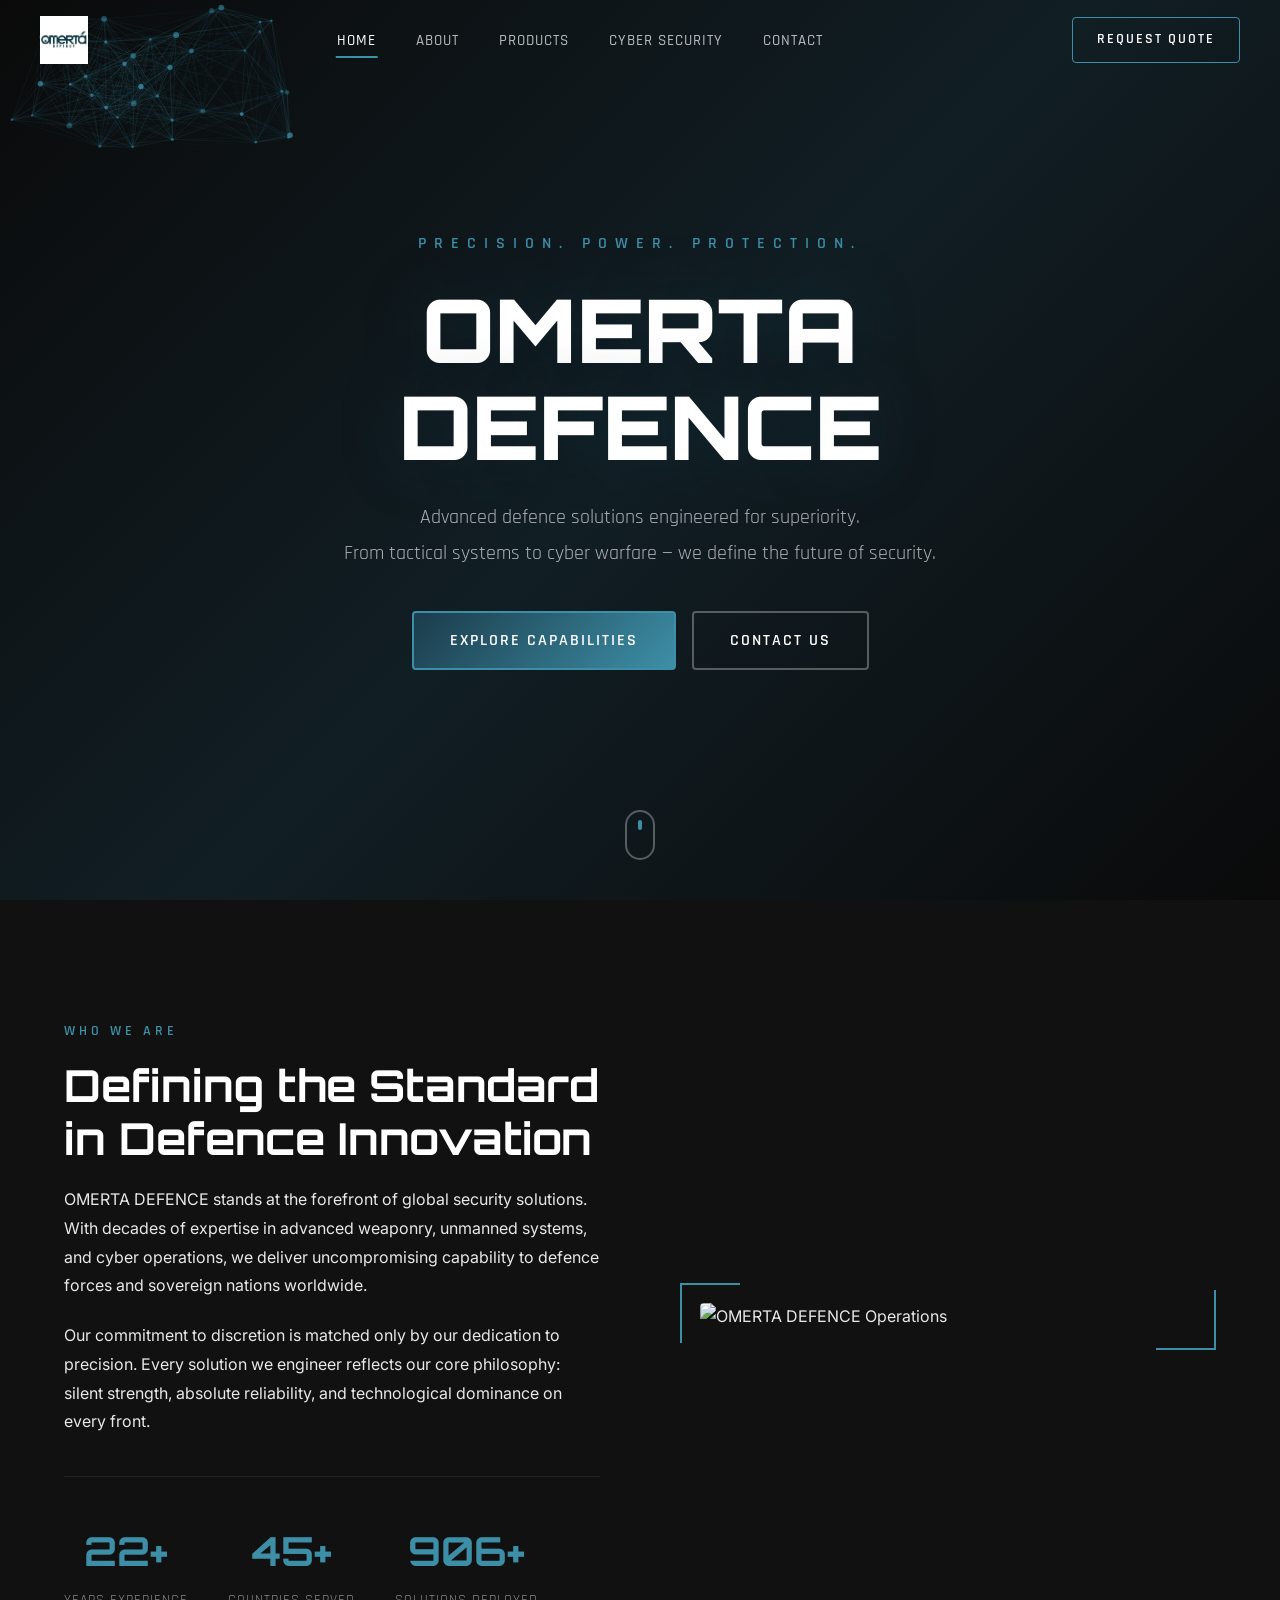
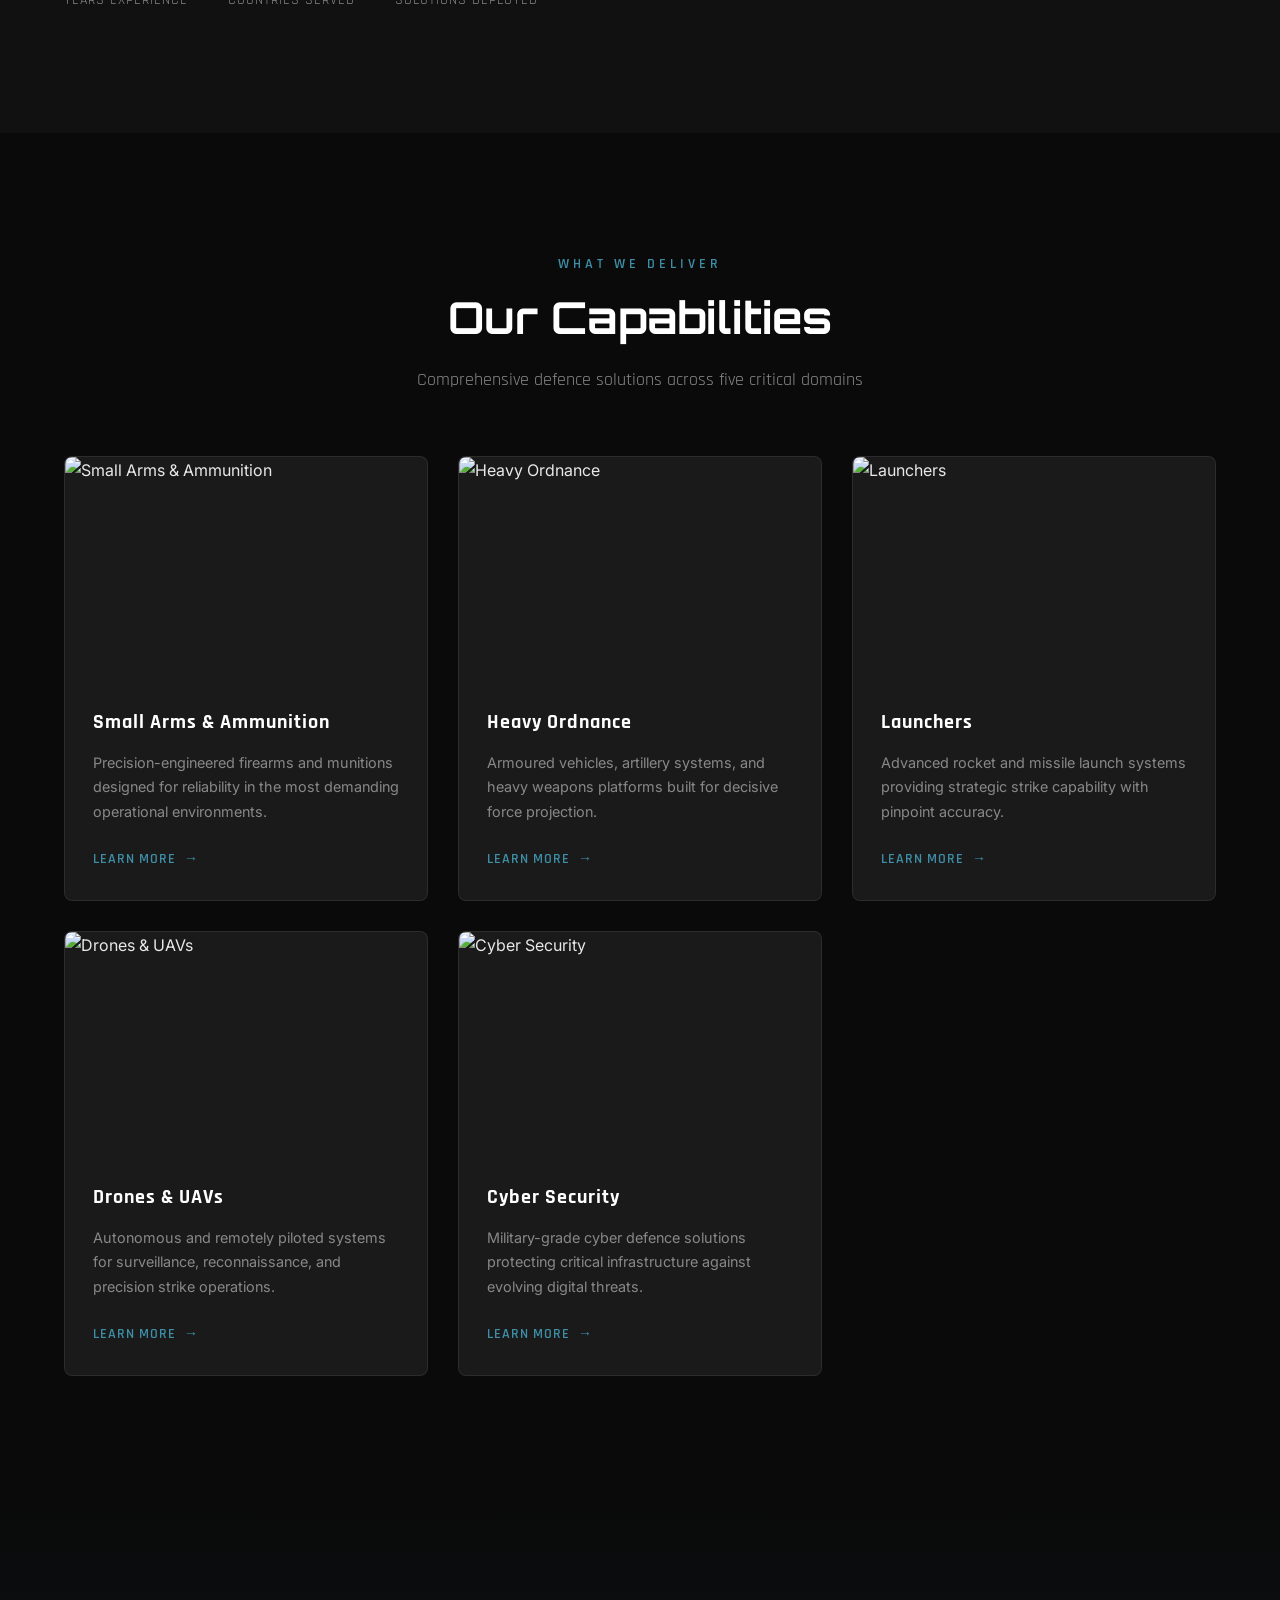
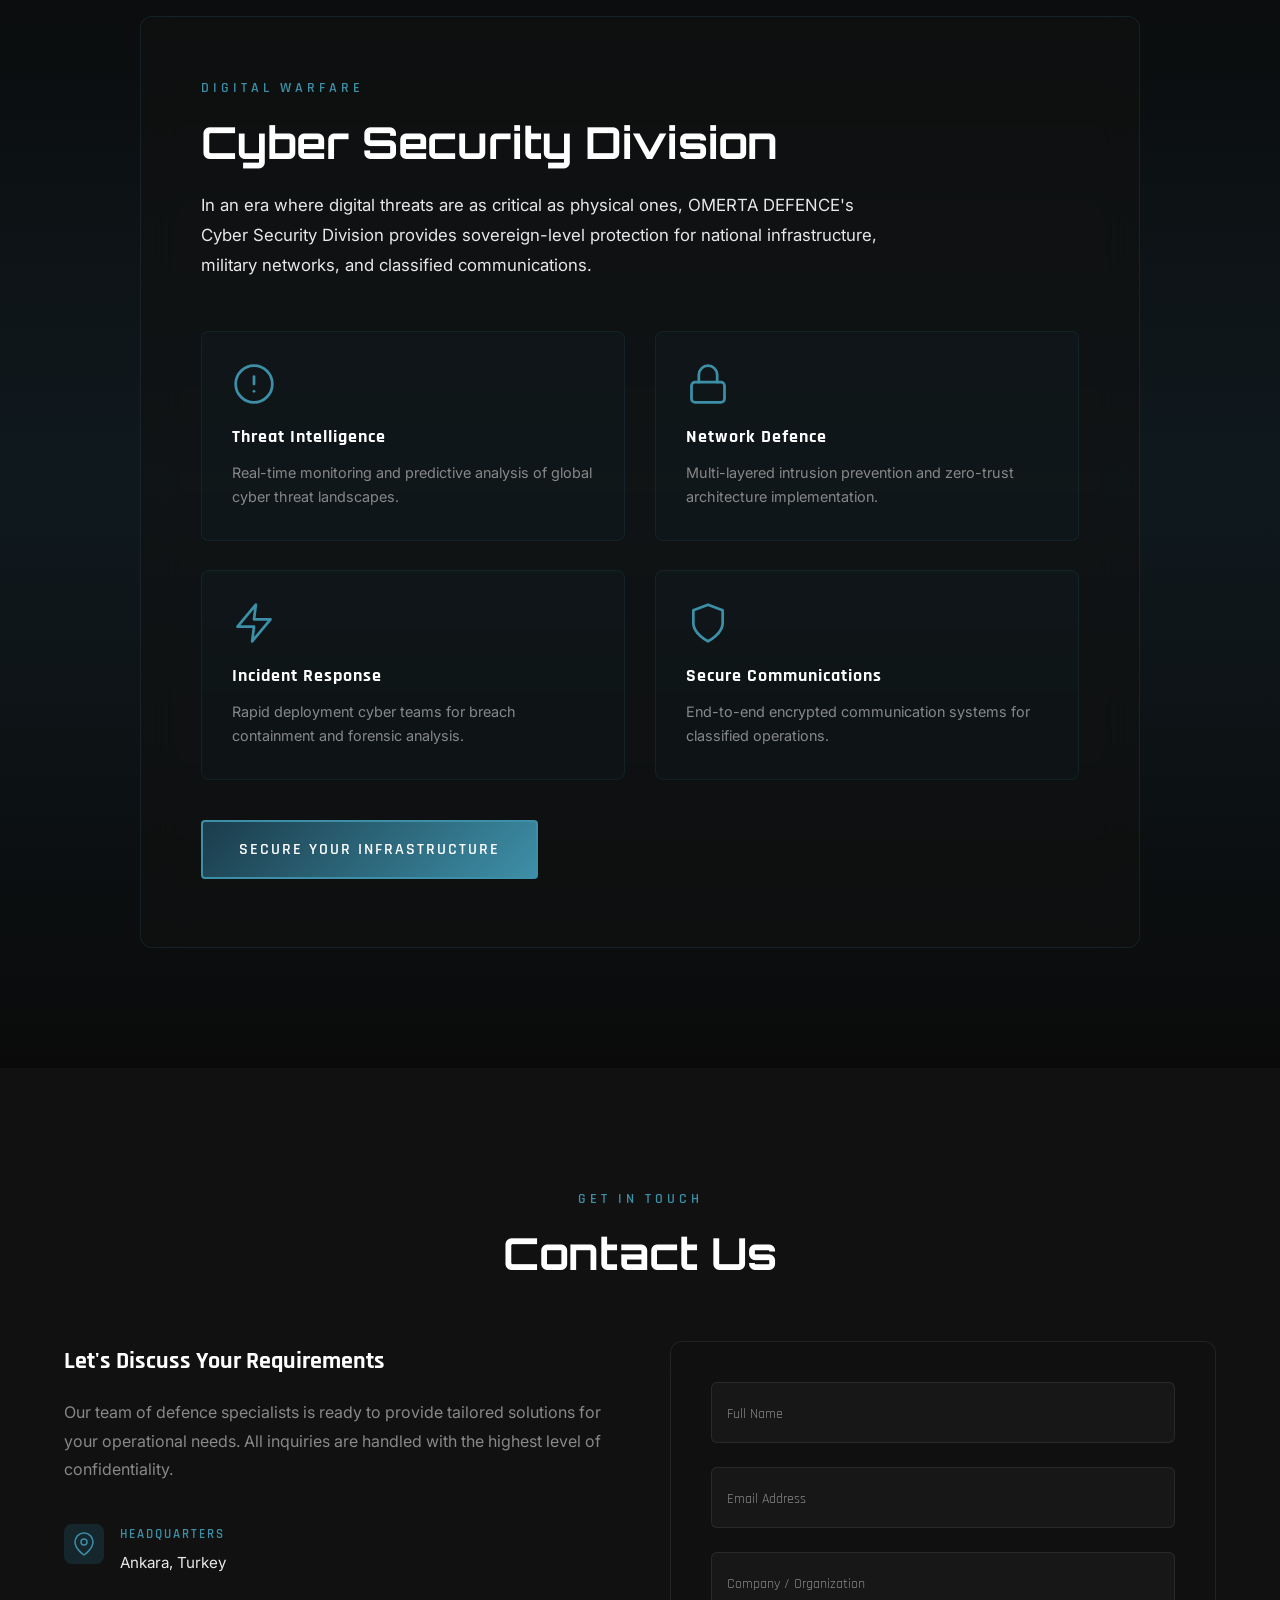
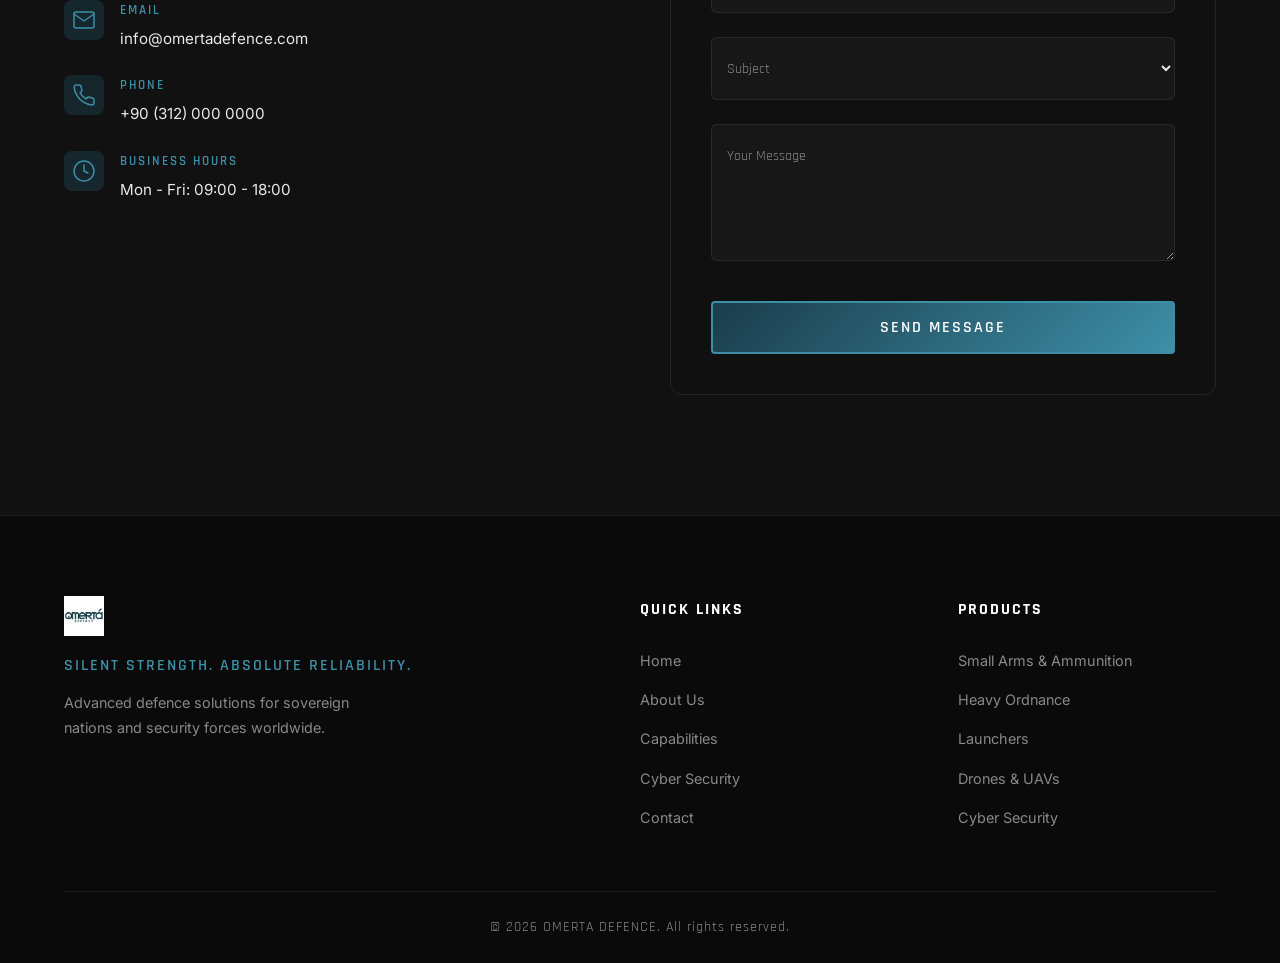
==== index.html @ 8c5c8708 "Initial commit: OMERTA DEFENCE corporate website Single-page scrolling website with dark theme and t" ====
<!DOCTYPE html>
<html lang="en">
<head>
    <meta charset="UTF-8">
    <meta name="viewport" content="width=device-width, initial-scale=1.0">
    <title>OMERTA DEFENCE | Precision. Power. Protection.</title>
    <meta name="description" content="OMERTA DEFENCE - Leading provider of advanced defence solutions including Small Arms, Heavy Ordnance, Launchers, Drones & UAVs, and Cyber Security.">

    <!-- Google Fonts -->
    <link rel="preconnect" href="https://fonts.googleapis.com">
    <link rel="preconnect" href="https://fonts.gstatic.com" crossorigin>
    <link href="https://fonts.googleapis.com/css2?family=Orbitron:wght@400;500;600;700;800;900&family=Rajdhani:wght@300;400;500;600;700&family=Inter:wght@300;400;500;600&display=swap" rel="stylesheet">

    <!-- Stylesheets -->
    <link rel="stylesheet" href="css/styles.css">
    <link rel="stylesheet" href="css/animations.css">
</head>
<body>

    <!-- ========== NAVIGATION ========== -->
    <nav class="navbar" id="navbar">
        <div class="nav-container">
            <a href="#hero" class="nav-logo">
                <img src="assets/images/logo.jpg" alt="OMERTA DEFENCE Logo">
            </a>

            <ul class="nav-links" id="navLinks">
                <li><a href="#hero" class="nav-link active">Home</a></li>
                <li><a href="#about" class="nav-link">About</a></li>
                <li><a href="#products" class="nav-link">Products</a></li>
                <li><a href="#cyber" class="nav-link">Cyber Security</a></li>
                <li><a href="#contact" class="nav-link">Contact</a></li>
            </ul>

            <a href="#contact" class="nav-cta">Request Quote</a>

            <button class="hamburger" id="hamburger" aria-label="Toggle menu">
                <span class="hamburger-line"></span>
                <span class="hamburger-line"></span>
                <span class="hamburger-line"></span>
            </button>
        </div>
    </nav>

    <!-- Mobile Overlay Menu -->
    <div class="mobile-menu" id="mobileMenu">
        <ul class="mobile-nav-links">
            <li><a href="#hero" class="mobile-link">Home</a></li>
            <li><a href="#about" class="mobile-link">About</a></li>
            <li><a href="#products" class="mobile-link">Products</a></li>
            <li><a href="#cyber" class="mobile-link">Cyber Security</a></li>
            <li><a href="#contact" class="mobile-link">Contact</a></li>
            <li><a href="#contact" class="mobile-cta">Request Quote</a></li>
        </ul>
    </div>

    <!-- ========== HERO SECTION ========== -->
    <section class="hero" id="hero">
        <div class="hero-bg" style="background-image: url('https://images.unsplash.com/photo-1534642960519-11ad79bc19df?w=1920&q=80')"></div>
        <div class="hero-overlay"></div>
        <canvas class="hero-particles" id="particleCanvas"></canvas>

        <div class="hero-content">
            <p class="hero-preheading reveal-up">PRECISION. POWER. PROTECTION.</p>
            <h1 class="hero-title reveal-up delay-1">OMERTA<br>DEFENCE</h1>
            <p class="hero-subtitle reveal-up delay-2">Advanced defence solutions engineered for superiority.<br>From tactical systems to cyber warfare — we define the future of security.</p>
            <div class="hero-buttons reveal-up delay-3">
                <a href="#products" class="btn btn-primary">Explore Capabilities</a>
                <a href="#contact" class="btn btn-outline">Contact Us</a>
            </div>
        </div>

        <a href="#about" class="scroll-indicator" aria-label="Scroll down">
            <div class="scroll-chevron"></div>
        </a>
    </section>

    <!-- ========== ABOUT SECTION ========== -->
    <section class="about section" id="about">
        <div class="container">
            <div class="about-grid">
                <div class="about-text">
                    <p class="section-label reveal-up">WHO WE ARE</p>
                    <h2 class="section-title reveal-up delay-1">Defining the Standard<br>in Defence Innovation</h2>
                    <p class="about-description reveal-up delay-2">
                        OMERTA DEFENCE stands at the forefront of global security solutions. With decades of expertise in advanced weaponry, unmanned systems, and cyber operations, we deliver uncompromising capability to defence forces and sovereign nations worldwide.
                    </p>
                    <p class="about-description reveal-up delay-2">
                        Our commitment to discretion is matched only by our dedication to precision. Every solution we engineer reflects our core philosophy: silent strength, absolute reliability, and technological dominance on every front.
                    </p>
                    <div class="about-stats reveal-up delay-3">
                        <div class="stat">
                            <span class="stat-number" data-target="25">0</span><span class="stat-suffix">+</span>
                            <span class="stat-label">Years Experience</span>
                        </div>
                        <div class="stat">
                            <span class="stat-number" data-target="50">0</span><span class="stat-suffix">+</span>
                            <span class="stat-label">Countries Served</span>
                        </div>
                        <div class="stat">
                            <span class="stat-number" data-target="1000">0</span><span class="stat-suffix">+</span>
                            <span class="stat-label">Solutions Deployed</span>
                        </div>
                    </div>
                </div>
                <div class="about-image reveal-right delay-2">
                    <div class="image-frame">
                        <img src="https://images.unsplash.com/photo-1579912437766-7896df6d3cd3?w=800&q=80" alt="OMERTA DEFENCE Operations" loading="lazy">
                    </div>
                </div>
            </div>
        </div>
    </section>

    <!-- ========== PRODUCTS & SERVICES ========== -->
    <section class="products section" id="products">
        <div class="container">
            <p class="section-label text-center reveal-up">WHAT WE DELIVER</p>
            <h2 class="section-title text-center reveal-up delay-1">Our Capabilities</h2>
            <p class="section-subtitle text-center reveal-up delay-2">Comprehensive defence solutions across five critical domains</p>

            <div class="products-grid">
                <div class="product-card reveal-up delay-1">
                    <div class="card-image">
                        <img src="https://images.unsplash.com/photo-1595590424283-b8f17842773f?w=600&q=80" alt="Small Arms & Ammunition" loading="lazy">
                    </div>
                    <div class="card-content">
                        <h3 class="card-title">Small Arms & Ammunition</h3>
                        <p class="card-text">Precision-engineered firearms and munitions designed for reliability in the most demanding operational environments.</p>
                        <a href="#contact" class="card-link">Learn More <span>&rarr;</span></a>
                    </div>
                </div>

                <div class="product-card reveal-up delay-2">
                    <div class="card-image">
                        <img src="https://images.unsplash.com/photo-1563396983906-b3795482a59a?w=600&q=80" alt="Heavy Ordnance" loading="lazy">
                    </div>
                    <div class="card-content">
                        <h3 class="card-title">Heavy Ordnance</h3>
                        <p class="card-text">Armoured vehicles, artillery systems, and heavy weapons platforms built for decisive force projection.</p>
                        <a href="#contact" class="card-link">Learn More <span>&rarr;</span></a>
                    </div>
                </div>

                <div class="product-card reveal-up delay-3">
                    <div class="card-image">
                        <img src="https://images.unsplash.com/photo-1457364559154-aa2644600ebb?w=600&q=80" alt="Launchers" loading="lazy">
                    </div>
                    <div class="card-content">
                        <h3 class="card-title">Launchers</h3>
                        <p class="card-text">Advanced rocket and missile launch systems providing strategic strike capability with pinpoint accuracy.</p>
                        <a href="#contact" class="card-link">Learn More <span>&rarr;</span></a>
                    </div>
                </div>

                <div class="product-card reveal-up delay-1">
                    <div class="card-image">
                        <img src="https://images.unsplash.com/photo-1508614589041-895b88991e3e?w=600&q=80" alt="Drones & UAVs" loading="lazy">
                    </div>
                    <div class="card-content">
                        <h3 class="card-title">Drones & UAVs</h3>
                        <p class="card-text">Autonomous and remotely piloted systems for surveillance, reconnaissance, and precision strike operations.</p>
                        <a href="#contact" class="card-link">Learn More <span>&rarr;</span></a>
                    </div>
                </div>

                <div class="product-card reveal-up delay-2">
                    <div class="card-image">
                        <img src="https://images.unsplash.com/photo-1526374965328-7f61d4dc18c5?w=600&q=80" alt="Cyber Security" loading="lazy">
                    </div>
                    <div class="card-content">
                        <h3 class="card-title">Cyber Security</h3>
                        <p class="card-text">Military-grade cyber defence solutions protecting critical infrastructure against evolving digital threats.</p>
                        <a href="#contact" class="card-link">Learn More <span>&rarr;</span></a>
                    </div>
                </div>
            </div>
        </div>
    </section>

    <!-- ========== CYBER SECURITY SECTION ========== -->
    <section class="cyber section" id="cyber">
        <div class="cyber-bg" style="background-image: url('https://images.unsplash.com/photo-1550751827-4bd374c3f58b?w=1920&q=80')"></div>
        <div class="cyber-overlay"></div>

        <div class="container">
            <div class="cyber-panel">
                <p class="section-label reveal-up">DIGITAL WARFARE</p>
                <h2 class="section-title reveal-up delay-1">Cyber Security Division</h2>
                <p class="cyber-description reveal-up delay-2">
                    In an era where digital threats are as critical as physical ones, OMERTA DEFENCE's Cyber Security Division provides sovereign-level protection for national infrastructure, military networks, and classified communications.
                </p>

                <div class="cyber-features">
                    <div class="cyber-feature reveal-up delay-1">
                        <div class="feature-icon">
                            <svg viewBox="0 0 24 24" fill="none" stroke="currentColor" stroke-width="1.5" stroke-linecap="round" stroke-linejoin="round">
                                <circle cx="12" cy="12" r="10"/>
                                <line x1="12" y1="8" x2="12" y2="12"/>
                                <line x1="12" y1="16" x2="12.01" y2="16"/>
                            </svg>
                        </div>
                        <h4 class="feature-title">Threat Intelligence</h4>
                        <p class="feature-text">Real-time monitoring and predictive analysis of global cyber threat landscapes.</p>
                    </div>

                    <div class="cyber-feature reveal-up delay-2">
                        <div class="feature-icon">
                            <svg viewBox="0 0 24 24" fill="none" stroke="currentColor" stroke-width="1.5" stroke-linecap="round" stroke-linejoin="round">
                                <rect x="3" y="11" width="18" height="11" rx="2" ry="2"/>
                                <path d="M7 11V7a5 5 0 0 1 10 0v4"/>
                            </svg>
                        </div>
                        <h4 class="feature-title">Network Defence</h4>
                        <p class="feature-text">Multi-layered intrusion prevention and zero-trust architecture implementation.</p>
                    </div>

                    <div class="cyber-feature reveal-up delay-3">
                        <div class="feature-icon">
                            <svg viewBox="0 0 24 24" fill="none" stroke="currentColor" stroke-width="1.5" stroke-linecap="round" stroke-linejoin="round">
                                <polygon points="13 2 3 14 12 14 11 22 21 10 12 10 13 2"/>
                            </svg>
                        </div>
                        <h4 class="feature-title">Incident Response</h4>
                        <p class="feature-text">Rapid deployment cyber teams for breach containment and forensic analysis.</p>
                    </div>

                    <div class="cyber-feature reveal-up delay-4">
                        <div class="feature-icon">
                            <svg viewBox="0 0 24 24" fill="none" stroke="currentColor" stroke-width="1.5" stroke-linecap="round" stroke-linejoin="round">
                                <path d="M12 22s8-4 8-10V5l-8-3-8 3v7c0 6 8 10 8 10z"/>
                            </svg>
                        </div>
                        <h4 class="feature-title">Secure Communications</h4>
                        <p class="feature-text">End-to-end encrypted communication systems for classified operations.</p>
                    </div>
                </div>

                <a href="#contact" class="btn btn-primary reveal-up delay-3">Secure Your Infrastructure</a>
            </div>
        </div>
    </section>

    <!-- ========== CONTACT SECTION ========== -->
    <section class="contact section" id="contact">
        <div class="container">
            <p class="section-label text-center reveal-up">GET IN TOUCH</p>
            <h2 class="section-title text-center reveal-up delay-1">Contact Us</h2>

            <div class="contact-grid">
                <div class="contact-info reveal-left delay-2">
                    <h3 class="contact-heading">Let's Discuss Your Requirements</h3>
                    <p class="contact-description">Our team of defence specialists is ready to provide tailored solutions for your operational needs. All inquiries are handled with the highest level of confidentiality.</p>

                    <div class="contact-details">
                        <div class="contact-item">
                            <div class="contact-icon">
                                <svg viewBox="0 0 24 24" fill="none" stroke="currentColor" stroke-width="1.5" stroke-linecap="round" stroke-linejoin="round">
                                    <path d="M21 10c0 7-9 13-9 13s-9-6-9-13a9 9 0 0 1 18 0z"/>
                                    <circle cx="12" cy="10" r="3"/>
                                </svg>
                            </div>
                            <div>
                                <p class="contact-item-label">Headquarters</p>
                                <p class="contact-item-value">Ankara, Turkey</p>
                            </div>
                        </div>

                        <div class="contact-item">
                            <div class="contact-icon">
                                <svg viewBox="0 0 24 24" fill="none" stroke="currentColor" stroke-width="1.5" stroke-linecap="round" stroke-linejoin="round">
                                    <path d="M4 4h16c1.1 0 2 .9 2 2v12c0 1.1-.9 2-2 2H4c-1.1 0-2-.9-2-2V6c0-1.1.9-2 2-2z"/>
                                    <polyline points="22,6 12,13 2,6"/>
                                </svg>
                            </div>
                            <div>
                                <p class="contact-item-label">Email</p>
                                <p class="contact-item-value">info@omertadefence.com</p>
                            </div>
                        </div>

                        <div class="contact-item">
                            <div class="contact-icon">
                                <svg viewBox="0 0 24 24" fill="none" stroke="currentColor" stroke-width="1.5" stroke-linecap="round" stroke-linejoin="round">
                                    <path d="M22 16.92v3a2 2 0 0 1-2.18 2 19.79 19.79 0 0 1-8.63-3.07 19.5 19.5 0 0 1-6-6 19.79 19.79 0 0 1-3.07-8.67A2 2 0 0 1 4.11 2h3a2 2 0 0 1 2 1.72 12.84 12.84 0 0 0 .7 2.81 2 2 0 0 1-.45 2.11L8.09 9.91a16 16 0 0 0 6 6l1.27-1.27a2 2 0 0 1 2.11-.45 12.84 12.84 0 0 0 2.81.7A2 2 0 0 1 22 16.92z"/>
                                </svg>
                            </div>
                            <div>
                                <p class="contact-item-label">Phone</p>
                                <p class="contact-item-value">+90 (312) 000 0000</p>
                            </div>
                        </div>

                        <div class="contact-item">
                            <div class="contact-icon">
                                <svg viewBox="0 0 24 24" fill="none" stroke="currentColor" stroke-width="1.5" stroke-linecap="round" stroke-linejoin="round">
                                    <circle cx="12" cy="12" r="10"/>
                                    <polyline points="12 6 12 12 16 14"/>
                                </svg>
                            </div>
                            <div>
                                <p class="contact-item-label">Business Hours</p>
                                <p class="contact-item-value">Mon - Fri: 09:00 - 18:00</p>
                            </div>
                        </div>
                    </div>
                </div>

                <div class="contact-form-wrapper reveal-right delay-2">
                    <form class="contact-form" id="contactForm">
                        <div class="form-group">
                            <input type="text" id="name" name="name" required autocomplete="name">
                            <label for="name">Full Name</label>
                        </div>
                        <div class="form-group">
                            <input type="email" id="email" name="email" required autocomplete="email">
                            <label for="email">Email Address</label>
                        </div>
                        <div class="form-group">
                            <input type="text" id="company" name="company" autocomplete="organization">
                            <label for="company">Company / Organization</label>
                        </div>
                        <div class="form-group">
                            <select id="subject" name="subject" required>
                                <option value="" disabled selected></option>
                                <option value="small-arms">Small Arms & Ammunition</option>
                                <option value="heavy-ordnance">Heavy Ordnance</option>
                                <option value="launchers">Launchers</option>
                                <option value="drones">Drones & UAVs</option>
                                <option value="cyber">Cyber Security</option>
                                <option value="general">General Inquiry</option>
                            </select>
                            <label for="subject">Subject</label>
                        </div>
                        <div class="form-group">
                            <textarea id="message" name="message" rows="5" required></textarea>
                            <label for="message">Your Message</label>
                        </div>
                        <button type="submit" class="btn btn-primary btn-full">
                            <span class="btn-text">Send Message</span>
                            <span class="btn-loading" style="display:none;">Sending...</span>
                        </button>
                        <div class="form-success" id="formSuccess" style="display:none;">
                            <svg viewBox="0 0 24 24" fill="none" stroke="currentColor" stroke-width="2" stroke-linecap="round" stroke-linejoin="round" width="24" height="24">
                                <path d="M22 11.08V12a10 10 0 1 1-5.93-9.14"/>
                                <polyline points="22 4 12 14.01 9 11.01"/>
                            </svg>
                            <p>Message sent successfully. We'll respond within 24 hours.</p>
                        </div>
                    </form>
                </div>
            </div>
        </div>
    </section>

    <!-- ========== FOOTER ========== -->
    <footer class="footer">
        <div class="container">
            <div class="footer-grid">
                <div class="footer-brand">
                    <img src="assets/images/logo.jpg" alt="OMERTA DEFENCE" class="footer-logo">
                    <p class="footer-tagline">Silent Strength. Absolute Reliability.</p>
                    <p class="footer-text">Advanced defence solutions for sovereign nations and security forces worldwide.</p>
                </div>

                <div class="footer-links">
                    <h4 class="footer-heading">Quick Links</h4>
                    <ul>
                        <li><a href="#hero">Home</a></li>
                        <li><a href="#about">About Us</a></li>
                        <li><a href="#products">Capabilities</a></li>
                        <li><a href="#cyber">Cyber Security</a></li>
                        <li><a href="#contact">Contact</a></li>
                    </ul>
                </div>

                <div class="footer-links">
                    <h4 class="footer-heading">Products</h4>
                    <ul>
                        <li><a href="#products">Small Arms & Ammunition</a></li>
                        <li><a href="#products">Heavy Ordnance</a></li>
                        <li><a href="#products">Launchers</a></li>
                        <li><a href="#products">Drones & UAVs</a></li>
                        <li><a href="#products">Cyber Security</a></li>
                    </ul>
                </div>
            </div>

            <div class="footer-bottom">
                <p>&copy; 2026 OMERTA DEFENCE. All rights reserved.</p>
            </div>
        </div>
    </footer>

    <!-- Scripts -->
    <script src="js/particles.js"></script>
    <script src="js/animations.js"></script>
    <script src="js/main.js"></script>
</body>
</html>
---- css/styles.css ----
/* ===================================================
   OMERTA DEFENCE - Main Stylesheet
   =================================================== */

/* ---------- CSS Variables ---------- */
:root {
    --bg-primary: #0a0a0a;
    --bg-secondary: #111111;
    --bg-card: #1a1a1a;
    --bg-card-hover: #222222;
    --teal-primary: #1B3C4B;
    --teal-accent: #3D8FA7;
    --teal-glow: rgba(61, 143, 167, 0.3);
    --teal-subtle: rgba(27, 60, 75, 0.5);
    --text-primary: #E8E8E8;
    --text-heading: #FFFFFF;
    --text-muted: #888888;
    --border-color: rgba(255, 255, 255, 0.08);
    --font-heading: 'Orbitron', sans-serif;
    --font-sub: 'Rajdhani', sans-serif;
    --font-body: 'Inter', sans-serif;
    --nav-height: 80px;
    --container-max: 1200px;
    --section-padding: 120px;
    --transition-fast: 0.3s ease;
    --transition-medium: 0.5s ease;
}

/* ---------- Reset & Base ---------- */
*,
*::before,
*::after {
    margin: 0;
    padding: 0;
    box-sizing: border-box;
}

html {
    scroll-behavior: smooth;
    scroll-padding-top: var(--nav-height);
}

body {
    font-family: var(--font-body);
    background-color: var(--bg-primary);
    color: var(--text-primary);
    line-height: 1.7;
    overflow-x: hidden;
    -webkit-font-smoothing: antialiased;
    -moz-osx-font-smoothing: grayscale;
}

img {
    max-width: 100%;
    height: auto;
    display: block;
}

a {
    color: var(--teal-accent);
    text-decoration: none;
    transition: color var(--transition-fast);
}

a:hover {
    color: #fff;
}

ul {
    list-style: none;
}

/* ---------- Utility ---------- */
.container {
    max-width: var(--container-max);
    margin: 0 auto;
    padding: 0 24px;
}

.text-center {
    text-align: center;
}

.section {
    padding: var(--section-padding) 0;
    position: relative;
}

.section-label {
    font-family: var(--font-sub);
    font-size: 0.875rem;
    font-weight: 600;
    letter-spacing: 4px;
    text-transform: uppercase;
    color: var(--teal-accent);
    margin-bottom: 16px;
}

.section-title {
    font-family: var(--font-heading);
    font-size: clamp(1.75rem, 4vw, 2.75rem);
    font-weight: 700;
    color: var(--text-heading);
    line-height: 1.2;
    margin-bottom: 20px;
}

.section-subtitle {
    font-family: var(--font-sub);
    font-size: 1.125rem;
    color: var(--text-muted);
    max-width: 600px;
    margin: 0 auto 60px;
}

/* ---------- Buttons ---------- */
.btn {
    display: inline-block;
    font-family: var(--font-sub);
    font-size: 1rem;
    font-weight: 600;
    letter-spacing: 2px;
    text-transform: uppercase;
    padding: 14px 36px;
    border-radius: 4px;
    border: 2px solid transparent;
    cursor: pointer;
    transition: all var(--transition-fast);
    position: relative;
    overflow: hidden;
}

.btn-primary {
    background: linear-gradient(135deg, var(--teal-primary), var(--teal-accent));
    color: #fff;
    border-color: var(--teal-accent);
}

.btn-primary:hover {
    background: var(--teal-accent);
    color: #fff;
    box-shadow: 0 0 30px var(--teal-glow);
    transform: translateY(-2px);
}

.btn-outline {
    background: transparent;
    color: var(--text-heading);
    border-color: rgba(255, 255, 255, 0.3);
}

.btn-outline:hover {
    border-color: var(--teal-accent);
    color: var(--teal-accent);
    transform: translateY(-2px);
}

.btn-full {
    width: 100%;
    text-align: center;
}

/* ===================================================
   NAVIGATION
   =================================================== */
.navbar {
    position: fixed;
    top: 0;
    left: 0;
    width: 100%;
    z-index: 1000;
    padding: 0 24px;
    transition: all var(--transition-fast);
    background: transparent;
}

.navbar.scrolled {
    background: rgba(10, 10, 10, 0.92);
    backdrop-filter: blur(20px);
    -webkit-backdrop-filter: blur(20px);
    box-shadow: 0 1px 0 var(--border-color);
}

.nav-container {
    max-width: var(--container-max);
    margin: 0 auto;
    display: flex;
    align-items: center;
    justify-content: space-between;
    height: var(--nav-height);
}

.nav-logo img {
    height: 48px;
    width: auto;
}

.nav-links {
    display: flex;
    align-items: center;
    gap: 8px;
}

.nav-link {
    font-family: var(--font-sub);
    font-size: 0.9375rem;
    font-weight: 500;
    color: rgba(255, 255, 255, 0.7);
    padding: 8px 16px;
    letter-spacing: 1px;
    text-transform: uppercase;
    position: relative;
    transition: color var(--transition-fast);
}

.nav-link::after {
    content: '';
    position: absolute;
    bottom: 0;
    left: 50%;
    transform: translateX(-50%);
    width: 0;
    height: 2px;
    background: var(--teal-accent);
    transition: width var(--transition-fast);
}

.nav-link:hover,
.nav-link.active {
    color: #fff;
}

.nav-link.active::after,
.nav-link:hover::after {
    width: 60%;
}

.nav-cta {
    font-family: var(--font-sub);
    font-size: 0.875rem;
    font-weight: 600;
    letter-spacing: 2px;
    text-transform: uppercase;
    color: #fff;
    padding: 10px 24px;
    border: 1px solid var(--teal-accent);
    border-radius: 4px;
    transition: all var(--transition-fast);
}

.nav-cta:hover {
    background: var(--teal-accent);
    color: #fff;
    box-shadow: 0 0 20px var(--teal-glow);
}

/* Hamburger */
.hamburger {
    display: none;
    background: none;
    border: none;
    cursor: pointer;
    padding: 8px;
    z-index: 1010;
}

.hamburger-line {
    display: block;
    width: 28px;
    height: 2px;
    background: #fff;
    margin: 6px 0;
    transition: all var(--transition-fast);
    border-radius: 2px;
}

.hamburger.active .hamburger-line:nth-child(1) {
    transform: rotate(45deg) translate(5px, 6px);
}

.hamburger.active .hamburger-line:nth-child(2) {
    opacity: 0;
}

.hamburger.active .hamburger-line:nth-child(3) {
    transform: rotate(-45deg) translate(5px, -6px);
}

/* Mobile Menu */
.mobile-menu {
    position: fixed;
    top: 0;
    left: 0;
    width: 100%;
    height: 100vh;
    background: rgba(10, 10, 10, 0.97);
    backdrop-filter: blur(30px);
    -webkit-backdrop-filter: blur(30px);
    z-index: 999;
    display: flex;
    align-items: center;
    justify-content: center;
    opacity: 0;
    visibility: hidden;
    transition: all var(--transition-medium);
}

.mobile-menu.active {
    opacity: 1;
    visibility: visible;
}

.mobile-nav-links {
    text-align: center;
}

.mobile-nav-links li {
    margin: 24px 0;
    transform: translateY(20px);
    opacity: 0;
    transition: all 0.4s ease;
}

.mobile-menu.active .mobile-nav-links li {
    transform: translateY(0);
    opacity: 1;
}

.mobile-menu.active .mobile-nav-links li:nth-child(1) { transition-delay: 0.1s; }
.mobile-menu.active .mobile-nav-links li:nth-child(2) { transition-delay: 0.15s; }
.mobile-menu.active .mobile-nav-links li:nth-child(3) { transition-delay: 0.2s; }
.mobile-menu.active .mobile-nav-links li:nth-child(4) { transition-delay: 0.25s; }
.mobile-menu.active .mobile-nav-links li:nth-child(5) { transition-delay: 0.3s; }
.mobile-menu.active .mobile-nav-links li:nth-child(6) { transition-delay: 0.35s; }

.mobile-link {
    font-family: var(--font-heading);
    font-size: 1.5rem;
    font-weight: 500;
    color: rgba(255, 255, 255, 0.8);
    letter-spacing: 3px;
    text-transform: uppercase;
}

.mobile-link:hover {
    color: var(--teal-accent);
}

.mobile-cta {
    display: inline-block;
    font-family: var(--font-sub);
    font-size: 1rem;
    font-weight: 600;
    letter-spacing: 2px;
    text-transform: uppercase;
    padding: 14px 36px;
    border: 2px solid var(--teal-accent);
    color: var(--teal-accent);
    border-radius: 4px;
    margin-top: 16px;
}

.mobile-cta:hover {
    background: var(--teal-accent);
    color: #fff;
}

/* ===================================================
   HERO
   =================================================== */
.hero {
    position: relative;
    height: 100vh;
    min-height: 700px;
    display: flex;
    align-items: center;
    justify-content: center;
    overflow: hidden;
}

.hero-bg {
    position: absolute;
    inset: 0;
    background-size: cover;
    background-position: center;
    background-repeat: no-repeat;
}

.hero-overlay {
    position: absolute;
    inset: 0;
    background: linear-gradient(
        135deg,
        rgba(10, 10, 10, 0.85) 0%,
        rgba(27, 60, 75, 0.4) 50%,
        rgba(10, 10, 10, 0.9) 100%
    );
}

.hero-particles {
    position: absolute;
    inset: 0;
    z-index: 1;
}

.hero-content {
    position: relative;
    z-index: 2;
    text-align: center;
    padding: 0 24px;
    max-width: 900px;
}

.hero-preheading {
    font-family: var(--font-sub);
    font-size: clamp(0.75rem, 2vw, 1rem);
    font-weight: 600;
    letter-spacing: 8px;
    text-transform: uppercase;
    color: var(--teal-accent);
    margin-bottom: 24px;
}

.hero-title {
    font-family: var(--font-heading);
    font-size: clamp(2.5rem, 8vw, 5.5rem);
    font-weight: 900;
    color: var(--text-heading);
    line-height: 1.1;
    margin-bottom: 24px;
    text-shadow: 0 0 60px rgba(27, 60, 75, 0.4);
}

.hero-subtitle {
    font-family: var(--font-sub);
    font-size: clamp(1rem, 2vw, 1.25rem);
    font-weight: 400;
    color: rgba(255, 255, 255, 0.65);
    line-height: 1.8;
    margin-bottom: 40px;
    max-width: 650px;
    margin-left: auto;
    margin-right: auto;
}

.hero-buttons {
    display: flex;
    gap: 16px;
    justify-content: center;
    flex-wrap: wrap;
}

/* Scroll indicator */
.scroll-indicator {
    position: absolute;
    bottom: 40px;
    left: 50%;
    transform: translateX(-50%);
    z-index: 2;
    width: 30px;
    height: 50px;
    border: 2px solid rgba(255, 255, 255, 0.3);
    border-radius: 15px;
    display: flex;
    justify-content: center;
}

.scroll-chevron {
    width: 4px;
    height: 10px;
    background: var(--teal-accent);
    border-radius: 2px;
    margin-top: 8px;
    animation: scrollBounce 2s infinite;
}

@keyframes scrollBounce {
    0%, 20%, 50%, 80%, 100% { transform: translateY(0); opacity: 1; }
    40% { transform: translateY(12px); opacity: 0.6; }
    60% { transform: translateY(8px); opacity: 0.8; }
}

/* ===================================================
   ABOUT
   =================================================== */
.about {
    background: var(--bg-secondary);
}

.about-grid {
    display: grid;
    grid-template-columns: 1fr 1fr;
    gap: 80px;
    align-items: center;
}

.about-description {
    font-size: 1rem;
    color: var(--text-primary);
    margin-bottom: 20px;
    line-height: 1.8;
}

.about-stats {
    display: flex;
    gap: 40px;
    margin-top: 40px;
    padding-top: 40px;
    border-top: 1px solid var(--border-color);
}

.stat {
    text-align: center;
}

.stat-number {
    font-family: var(--font-heading);
    font-size: 2.5rem;
    font-weight: 700;
    color: var(--teal-accent);
    display: inline;
}

.stat-suffix {
    font-family: var(--font-heading);
    font-size: 2.5rem;
    font-weight: 700;
    color: var(--teal-accent);
}

.stat-label {
    display: block;
    font-family: var(--font-sub);
    font-size: 0.875rem;
    color: var(--text-muted);
    letter-spacing: 1px;
    text-transform: uppercase;
    margin-top: 4px;
}

/* Image with teal corner brackets */
.about-image {
    position: relative;
}

.image-frame {
    position: relative;
    padding: 20px;
}

.image-frame::before,
.image-frame::after {
    content: '';
    position: absolute;
    width: 60px;
    height: 60px;
    border-color: var(--teal-accent);
    border-style: solid;
    transition: all var(--transition-medium);
}

.image-frame::before {
    top: 0;
    left: 0;
    border-width: 2px 0 0 2px;
}

.image-frame::after {
    bottom: 0;
    right: 0;
    border-width: 0 2px 2px 0;
}

.image-frame:hover::before,
.image-frame:hover::after {
    width: 80px;
    height: 80px;
}

.image-frame img {
    width: 100%;
    border-radius: 4px;
    filter: grayscale(20%);
    transition: filter var(--transition-medium);
}

.image-frame:hover img {
    filter: grayscale(0%);
}

/* ===================================================
   PRODUCTS
   =================================================== */
.products {
    background: var(--bg-primary);
}

.products-grid {
    display: grid;
    grid-template-columns: repeat(3, 1fr);
    gap: 30px;
}

.product-card {
    background: var(--bg-card);
    border-radius: 8px;
    overflow: hidden;
    border: 1px solid var(--border-color);
    transition: all var(--transition-medium);
    position: relative;
}

.product-card::before {
    content: '';
    position: absolute;
    top: 0;
    left: 0;
    width: 0;
    height: 3px;
    background: linear-gradient(90deg, var(--teal-primary), var(--teal-accent));
    transition: width 0.5s ease;
    z-index: 1;
}

.product-card:hover {
    transform: translateY(-8px);
    border-color: var(--teal-primary);
    box-shadow: 0 20px 60px rgba(0, 0, 0, 0.4), 0 0 40px var(--teal-glow);
}

.product-card:hover::before {
    width: 100%;
}

.card-image {
    height: 220px;
    overflow: hidden;
}

.card-image img {
    width: 100%;
    height: 100%;
    object-fit: cover;
    transition: transform 0.6s ease;
}

.product-card:hover .card-image img {
    transform: scale(1.1);
}

.card-content {
    padding: 28px;
}

.card-title {
    font-family: var(--font-sub);
    font-size: 1.25rem;
    font-weight: 700;
    color: var(--text-heading);
    margin-bottom: 12px;
    letter-spacing: 1px;
}

.card-text {
    font-size: 0.9rem;
    color: var(--text-muted);
    line-height: 1.7;
    margin-bottom: 20px;
}

.card-link {
    font-family: var(--font-sub);
    font-size: 0.875rem;
    font-weight: 600;
    color: var(--teal-accent);
    letter-spacing: 1px;
    text-transform: uppercase;
    display: inline-flex;
    align-items: center;
    gap: 8px;
    transition: all var(--transition-fast);
}

.card-link span {
    transition: transform var(--transition-fast);
}

.card-link:hover {
    color: #fff;
}

.card-link:hover span {
    transform: translateX(4px);
}

/* ===================================================
   CYBER SECURITY
   =================================================== */
.cyber {
    position: relative;
    padding: var(--section-padding) 0;
    overflow: hidden;
}

.cyber-bg {
    position: absolute;
    inset: 0;
    background-size: cover;
    background-position: center;
    background-attachment: fixed;
}

.cyber-overlay {
    position: absolute;
    inset: 0;
    background: linear-gradient(
        180deg,
        rgba(10, 10, 10, 0.92) 0%,
        rgba(27, 60, 75, 0.3) 50%,
        rgba(10, 10, 10, 0.95) 100%
    );
}

.cyber .container {
    position: relative;
    z-index: 1;
}

.cyber-panel {
    background: rgba(17, 17, 17, 0.6);
    backdrop-filter: blur(20px);
    -webkit-backdrop-filter: blur(20px);
    border: 1px solid rgba(61, 143, 167, 0.15);
    border-radius: 12px;
    padding: 60px;
    max-width: 1000px;
    margin: 0 auto;
}

.cyber-description {
    font-size: 1.05rem;
    color: var(--text-primary);
    max-width: 700px;
    line-height: 1.8;
    margin-bottom: 50px;
}

.cyber-features {
    display: grid;
    grid-template-columns: 1fr 1fr;
    gap: 30px;
    margin-bottom: 40px;
}

.cyber-feature {
    padding: 30px;
    background: rgba(27, 60, 75, 0.1);
    border: 1px solid rgba(61, 143, 167, 0.1);
    border-radius: 8px;
    transition: all var(--transition-fast);
}

.cyber-feature:hover {
    background: rgba(27, 60, 75, 0.2);
    border-color: rgba(61, 143, 167, 0.3);
    transform: translateY(-4px);
}

.feature-icon {
    width: 44px;
    height: 44px;
    color: var(--teal-accent);
    margin-bottom: 16px;
}

.feature-icon svg {
    width: 100%;
    height: 100%;
}

.feature-title {
    font-family: var(--font-sub);
    font-size: 1.125rem;
    font-weight: 700;
    color: var(--text-heading);
    margin-bottom: 8px;
    letter-spacing: 1px;
}

.feature-text {
    font-size: 0.9rem;
    color: var(--text-muted);
    line-height: 1.7;
}

/* ===================================================
   CONTACT
   =================================================== */
.contact {
    background: var(--bg-secondary);
}

.contact-grid {
    display: grid;
    grid-template-columns: 1fr 1fr;
    gap: 60px;
    margin-top: 60px;
}

.contact-heading {
    font-family: var(--font-sub);
    font-size: 1.5rem;
    font-weight: 700;
    color: var(--text-heading);
    margin-bottom: 16px;
}

.contact-description {
    color: var(--text-muted);
    margin-bottom: 40px;
    line-height: 1.8;
}

.contact-details {
    display: flex;
    flex-direction: column;
    gap: 24px;
}

.contact-item {
    display: flex;
    align-items: flex-start;
    gap: 16px;
}

.contact-icon {
    width: 40px;
    height: 40px;
    min-width: 40px;
    background: var(--teal-subtle);
    border-radius: 8px;
    display: flex;
    align-items: center;
    justify-content: center;
    color: var(--teal-accent);
    padding: 8px;
}

.contact-icon svg {
    width: 100%;
    height: 100%;
}

.contact-item-label {
    font-family: var(--font-sub);
    font-size: 0.8rem;
    font-weight: 600;
    letter-spacing: 2px;
    text-transform: uppercase;
    color: var(--teal-accent);
    margin-bottom: 4px;
}

.contact-item-value {
    color: var(--text-primary);
    font-size: 0.95rem;
}

/* Contact Form */
.contact-form-wrapper {
    background: rgba(17, 17, 17, 0.6);
    backdrop-filter: blur(20px);
    -webkit-backdrop-filter: blur(20px);
    border: 1px solid var(--border-color);
    border-radius: 12px;
    padding: 40px;
}

.form-group {
    position: relative;
    margin-bottom: 24px;
}

.form-group input,
.form-group select,
.form-group textarea {
    width: 100%;
    padding: 16px;
    padding-top: 24px;
    background: rgba(255, 255, 255, 0.03);
    border: 1px solid var(--border-color);
    border-radius: 6px;
    color: var(--text-primary);
    font-family: var(--font-body);
    font-size: 0.95rem;
    transition: all var(--transition-fast);
    outline: none;
}

.form-group label {
    position: absolute;
    left: 16px;
    top: 20px;
    font-family: var(--font-sub);
    font-size: 0.9rem;
    color: var(--text-muted);
    pointer-events: none;
    transition: all var(--transition-fast);
}

.form-group input:focus,
.form-group select:focus,
.form-group textarea:focus {
    border-color: var(--teal-accent);
    box-shadow: 0 0 0 3px rgba(61, 143, 167, 0.1);
    background: rgba(27, 60, 75, 0.05);
}

.form-group input:focus + label,
.form-group input:not(:placeholder-shown) + label,
.form-group select:focus + label,
.form-group select:valid + label,
.form-group textarea:focus + label,
.form-group textarea:not(:placeholder-shown) + label {
    top: 6px;
    font-size: 0.7rem;
    color: var(--teal-accent);
    letter-spacing: 1px;
    text-transform: uppercase;
}

/* Select needs special handling - always show label up when has value */
.form-group select option {
    background: var(--bg-card);
    color: var(--text-primary);
}

.form-group textarea {
    resize: vertical;
    min-height: 120px;
}

.contact-form .btn {
    margin-top: 8px;
}

.form-success {
    text-align: center;
    padding: 20px;
    margin-top: 20px;
    color: var(--teal-accent);
    display: flex;
    flex-direction: column;
    align-items: center;
    gap: 12px;
}

.form-success p {
    font-family: var(--font-sub);
    font-size: 1rem;
}

/* ===================================================
   FOOTER
   =================================================== */
.footer {
    background: var(--bg-primary);
    padding: 80px 0 0;
    border-top: 1px solid var(--border-color);
}

.footer-grid {
    display: grid;
    grid-template-columns: 2fr 1fr 1fr;
    gap: 60px;
    padding-bottom: 60px;
}

.footer-logo {
    height: 40px;
    width: auto;
    margin-bottom: 16px;
}

.footer-tagline {
    font-family: var(--font-sub);
    font-size: 1rem;
    font-weight: 600;
    color: var(--teal-accent);
    letter-spacing: 2px;
    text-transform: uppercase;
    margin-bottom: 12px;
}

.footer-text {
    font-size: 0.9rem;
    color: var(--text-muted);
    line-height: 1.7;
    max-width: 320px;
}

.footer-heading {
    font-family: var(--font-sub);
    font-size: 1rem;
    font-weight: 700;
    color: var(--text-heading);
    letter-spacing: 2px;
    text-transform: uppercase;
    margin-bottom: 24px;
}

.footer-links ul {
    display: flex;
    flex-direction: column;
    gap: 12px;
}

.footer-links a {
    font-size: 0.9rem;
    color: var(--text-muted);
    transition: all var(--transition-fast);
}

.footer-links a:hover {
    color: var(--teal-accent);
    padding-left: 8px;
}

.footer-bottom {
    border-top: 1px solid var(--border-color);
    padding: 24px 0;
    text-align: center;
}

.footer-bottom p {
    font-family: var(--font-sub);
    font-size: 0.85rem;
    color: var(--text-muted);
    letter-spacing: 1px;
}

/* ===================================================
   RESPONSIVE
   =================================================== */
@media (max-width: 1024px) {
    .about-grid {
        gap: 40px;
    }

    .products-grid {
        grid-template-columns: repeat(2, 1fr);
    }

    .cyber-panel {
        padding: 40px;
    }
}

@media (max-width: 768px) {
    :root {
        --section-padding: 80px;
        --nav-height: 70px;
    }

    .nav-links,
    .nav-cta {
        display: none;
    }

    .hamburger {
        display: block;
    }

    .about-grid {
        grid-template-columns: 1fr;
        gap: 40px;
    }

    .about-image {
        order: -1;
    }

    .about-stats {
        gap: 24px;
    }

    .products-grid {
        grid-template-columns: 1fr;
        max-width: 500px;
        margin: 0 auto;
    }

    .cyber-features {
        grid-template-columns: 1fr;
    }

    .cyber-panel {
        padding: 30px 24px;
    }

    .contact-grid {
        grid-template-columns: 1fr;
        gap: 40px;
    }

    .footer-grid {
        grid-template-columns: 1fr;
        gap: 40px;
        text-align: center;
    }

    .footer-text {
        max-width: 100%;
    }

    .footer-logo {
        margin: 0 auto 16px;
    }

    .hero-title {
        font-size: clamp(2rem, 10vw, 3.5rem);
    }
}

@media (max-width: 480px) {
    .hero-buttons {
        flex-direction: column;
        align-items: center;
    }

    .hero-buttons .btn {
        width: 100%;
        max-width: 280px;
    }

    .about-stats {
        flex-direction: column;
        align-items: center;
    }

    .stat-number,
    .stat-suffix {
        font-size: 2rem;
    }
}
---- css/animations.css ----
/* ===================================================
   OMERTA DEFENCE - Animations & Transitions
   =================================================== */

/* ---------- Keyframes ---------- */
@keyframes fadeInUp {
    from {
        opacity: 0;
        transform: translateY(40px);
    }
    to {
        opacity: 1;
        transform: translateY(0);
    }
}

@keyframes fadeInLeft {
    from {
        opacity: 0;
        transform: translateX(-40px);
    }
    to {
        opacity: 1;
        transform: translateX(0);
    }
}

@keyframes fadeInRight {
    from {
        opacity: 0;
        transform: translateX(40px);
    }
    to {
        opacity: 1;
        transform: translateX(0);
    }
}

@keyframes pulse {
    0%, 100% { opacity: 0.6; }
    50% { opacity: 1; }
}

@keyframes shimmer {
    0% { background-position: -200% 0; }
    100% { background-position: 200% 0; }
}

/* ---------- Scroll Reveal Classes ---------- */
.reveal-up,
.reveal-left,
.reveal-right {
    opacity: 0;
    transition: all 0.8s cubic-bezier(0.16, 1, 0.3, 1);
    will-change: transform, opacity;
}

.reveal-up {
    transform: translateY(40px);
}

.reveal-left {
    transform: translateX(-40px);
}

.reveal-right {
    transform: translateX(40px);
}

.reveal-up.revealed,
.reveal-left.revealed,
.reveal-right.revealed {
    opacity: 1;
    transform: translate(0, 0);
}

/* ---------- Stagger Delays ---------- */
.delay-1 { transition-delay: 0.1s; }
.delay-2 { transition-delay: 0.2s; }
.delay-3 { transition-delay: 0.3s; }
.delay-4 { transition-delay: 0.4s; }

/* ---------- Hero Entrance Animations ---------- */
.hero .reveal-up {
    opacity: 0;
    transform: translateY(30px);
}

.hero .reveal-up.revealed {
    opacity: 1;
    transform: translateY(0);
}

/* ---------- Product Card Hover Animations ---------- */
.product-card {
    transition: transform 0.4s cubic-bezier(0.16, 1, 0.3, 1),
                box-shadow 0.4s ease,
                border-color 0.4s ease;
}

.product-card .card-image img {
    transition: transform 0.6s cubic-bezier(0.16, 1, 0.3, 1);
}

/* ---------- Cyber Feature Hover ---------- */
.cyber-feature {
    transition: all 0.4s cubic-bezier(0.16, 1, 0.3, 1);
}

.cyber-feature:hover .feature-icon {
    transform: scale(1.1);
    transition: transform 0.3s ease;
}

/* ---------- Nav Transition ---------- */
.navbar {
    transition: background 0.4s ease, box-shadow 0.4s ease;
}

/* ---------- Button Ripple Effect ---------- */
.btn::after {
    content: '';
    position: absolute;
    inset: 0;
    background: radial-gradient(circle, rgba(255,255,255,0.15) 10%, transparent 70%);
    opacity: 0;
    transform: scale(0);
    transition: all 0.5s ease;
    border-radius: inherit;
}

.btn:active::after {
    opacity: 1;
    transform: scale(2.5);
    transition: 0s;
}

/* ---------- Image Frame Hover ---------- */
.image-frame {
    transition: all 0.5s ease;
}

.image-frame:hover {
    transform: scale(1.02);
}

/* ---------- Scroll Indicator Pulse ---------- */
.scroll-indicator {
    animation: pulse 2s infinite;
}

/* ---------- Form Focus Animations ---------- */
.form-group::after {
    content: '';
    position: absolute;
    bottom: 0;
    left: 50%;
    width: 0;
    height: 2px;
    background: var(--teal-accent);
    transition: all 0.4s ease;
    transform: translateX(-50%);
}

.form-group:focus-within::after {
    width: 100%;
}

/* ---------- Link Hover Effects ---------- */
.footer-links a {
    transition: color 0.3s ease, padding-left 0.3s ease;
}

.card-link {
    transition: color 0.3s ease, gap 0.3s ease;
}

/* ---------- Prefers Reduced Motion ---------- */
@media (prefers-reduced-motion: reduce) {
    *,
    *::before,
    *::after {
        animation-duration: 0.01ms !important;
        animation-iteration-count: 1 !important;
        transition-duration: 0.01ms !important;
    }

    .reveal-up,
    .reveal-left,
    .reveal-right {
        opacity: 1;
        transform: none;
    }

    .hero-particles {
        display: none;
    }
}
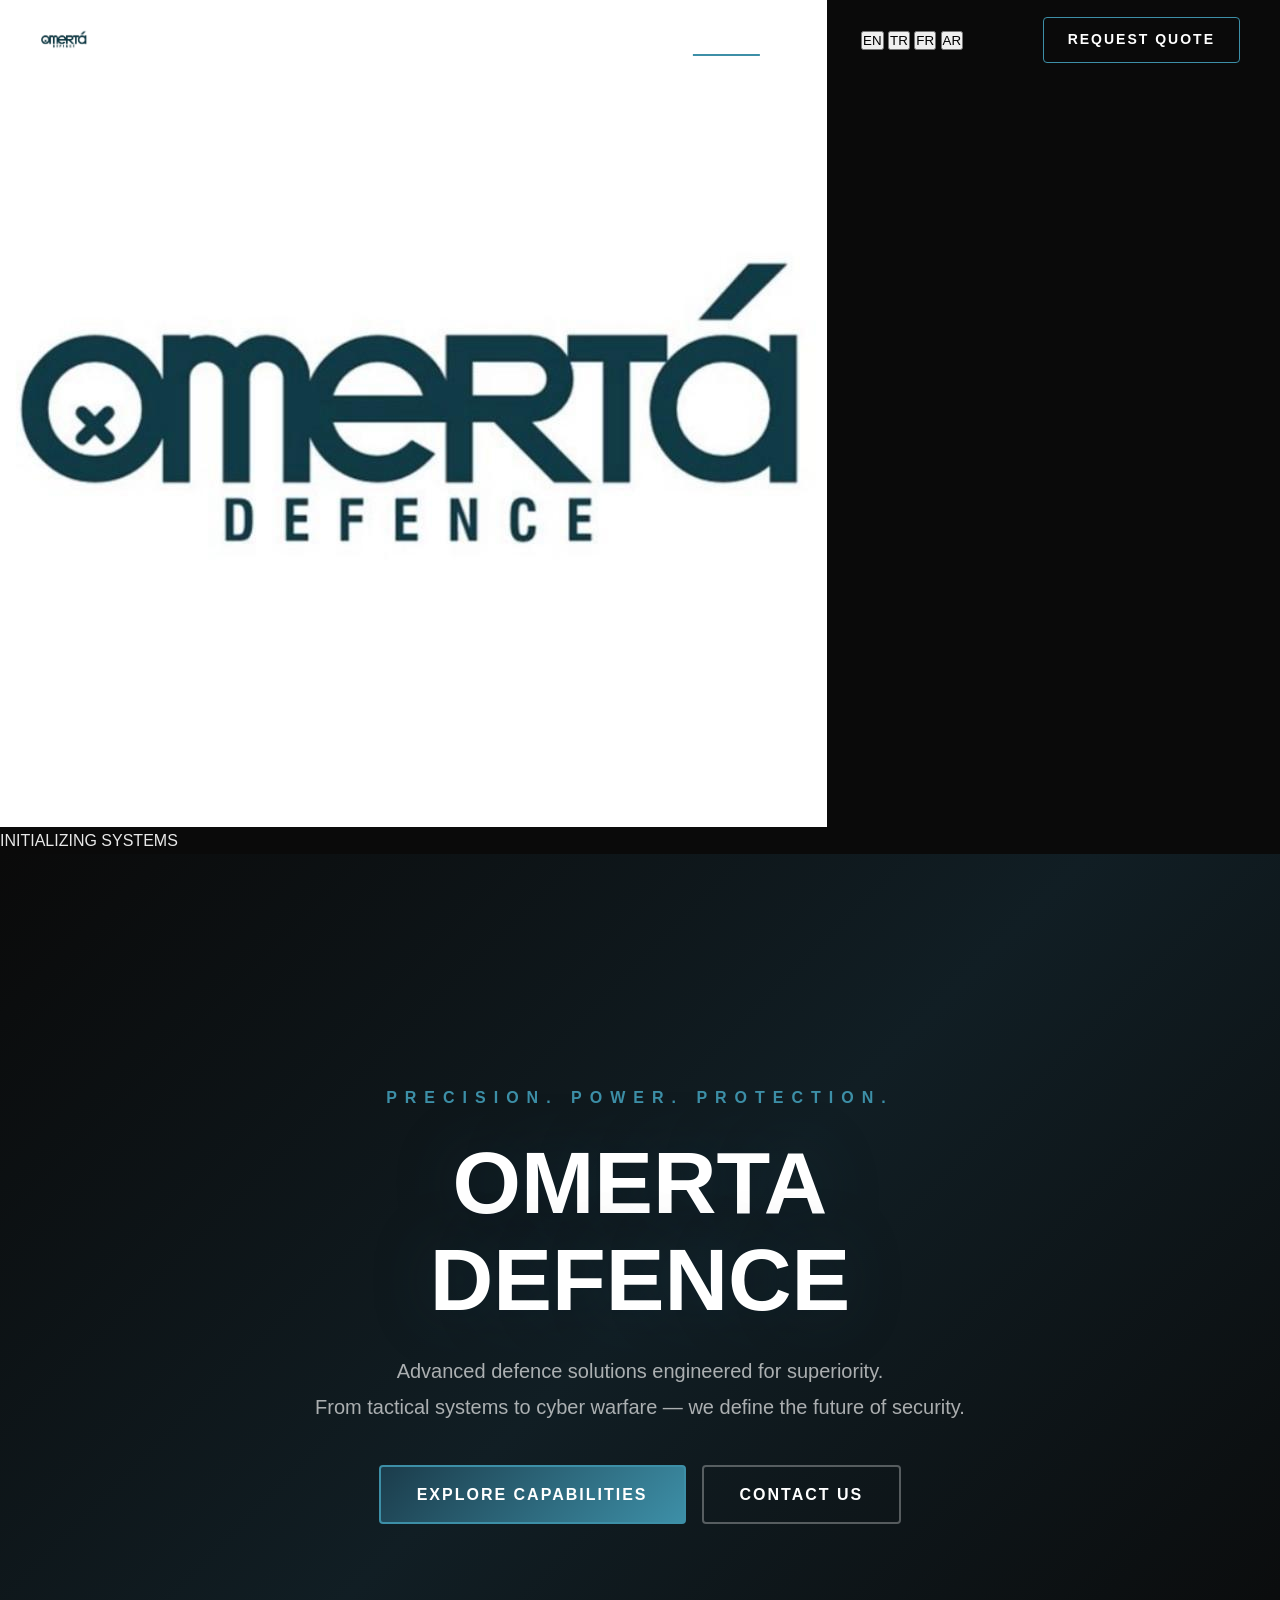
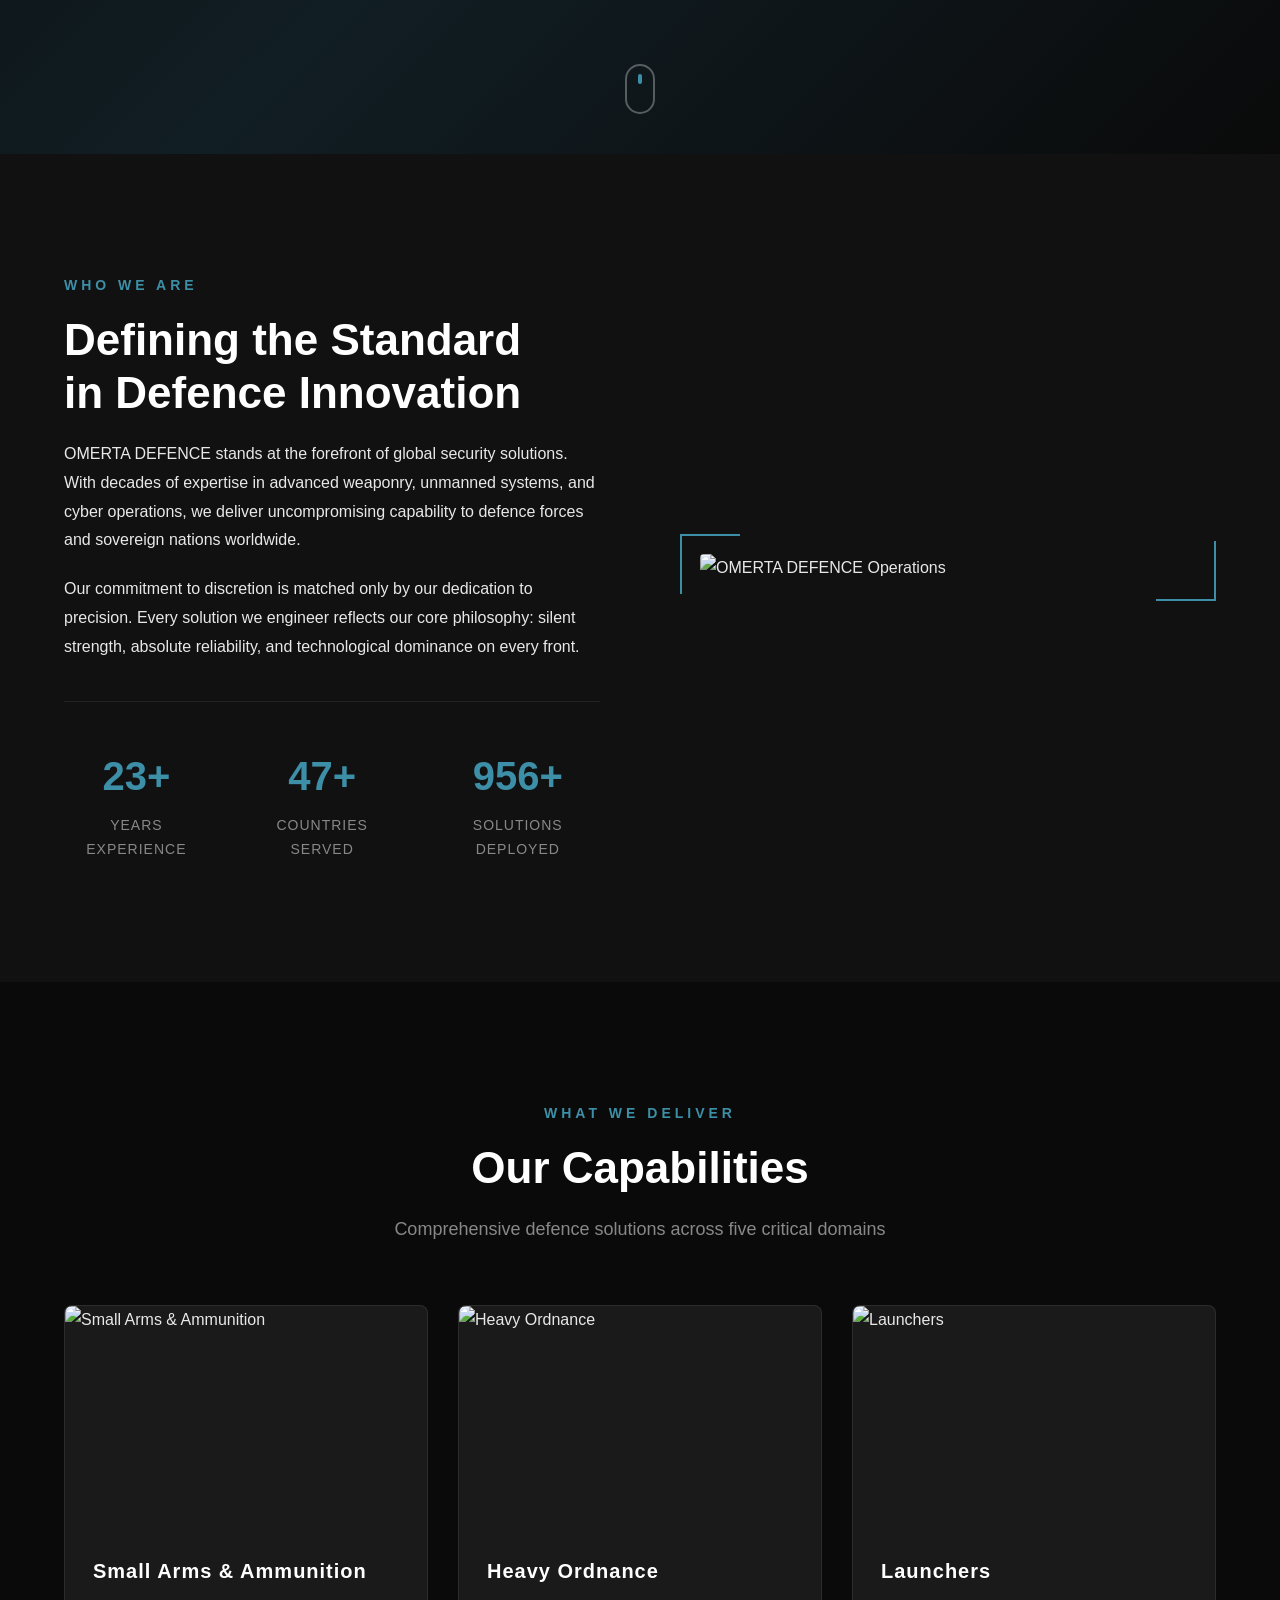
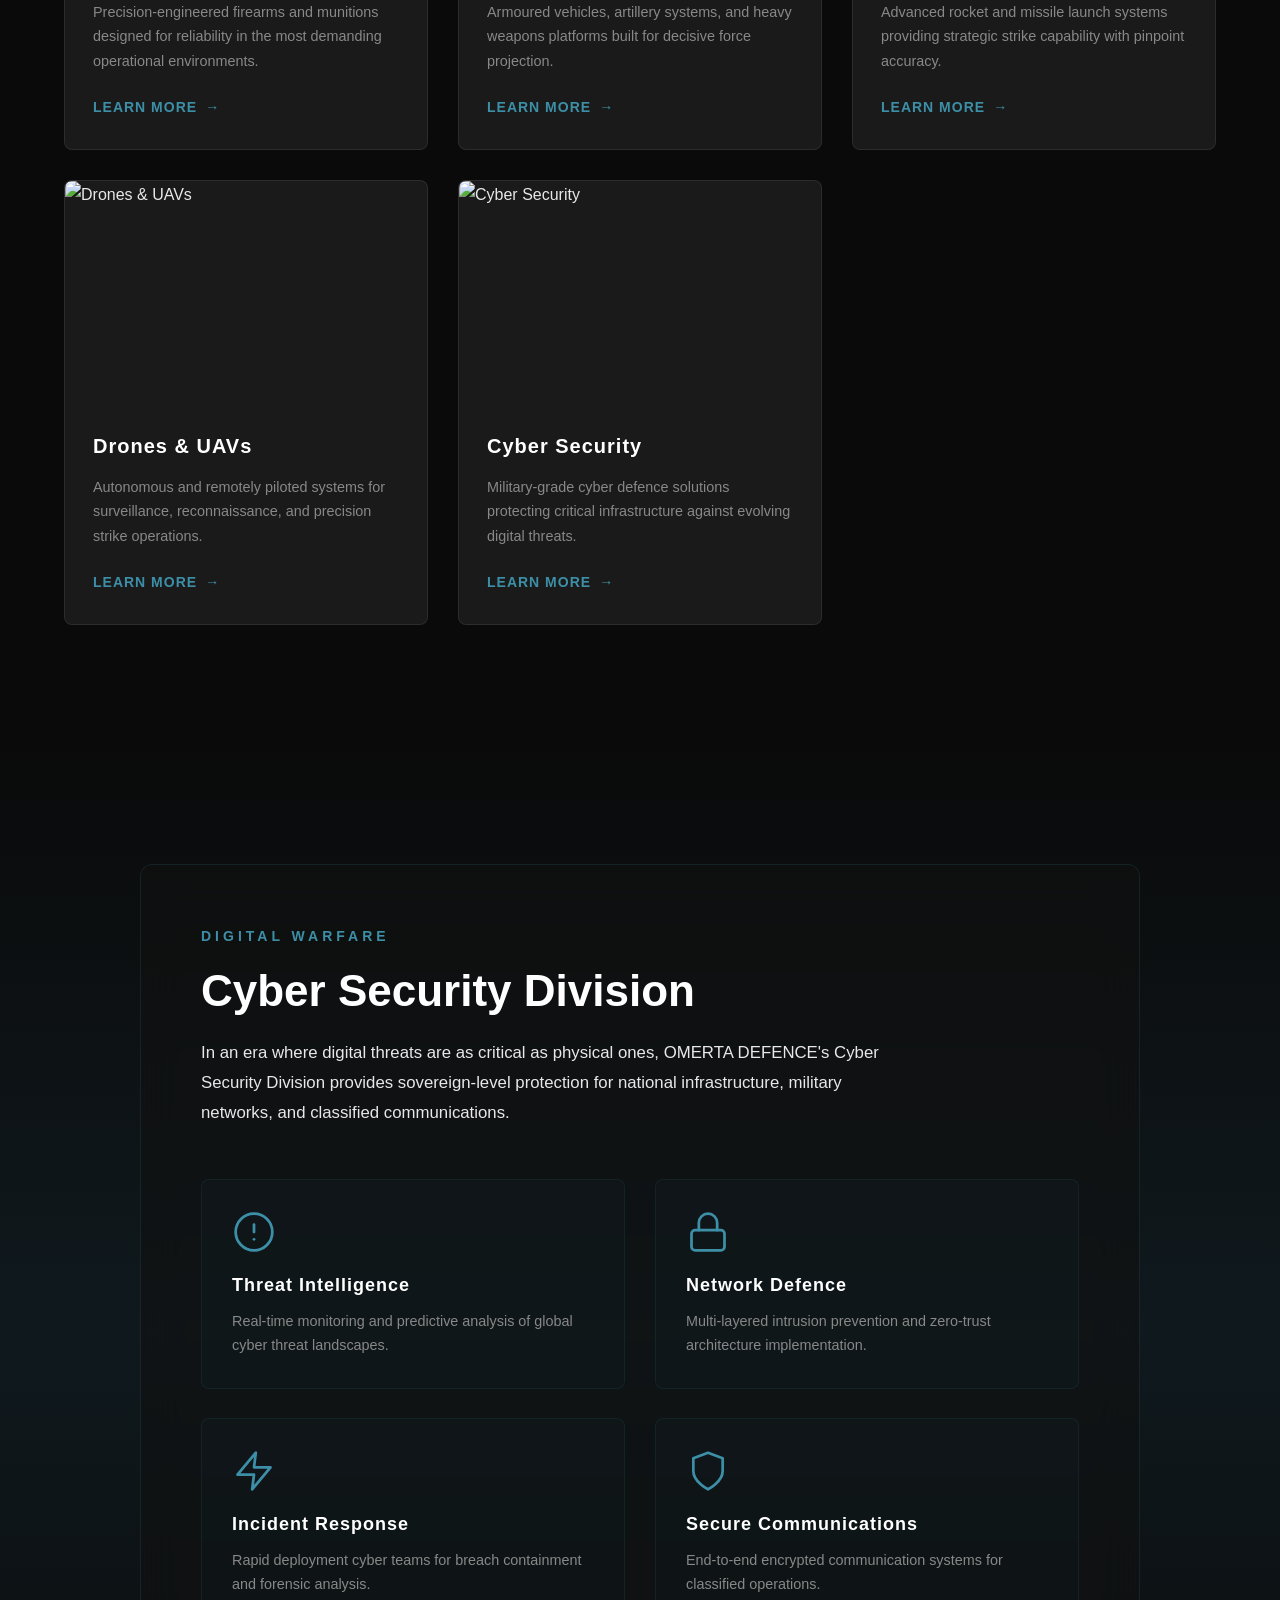
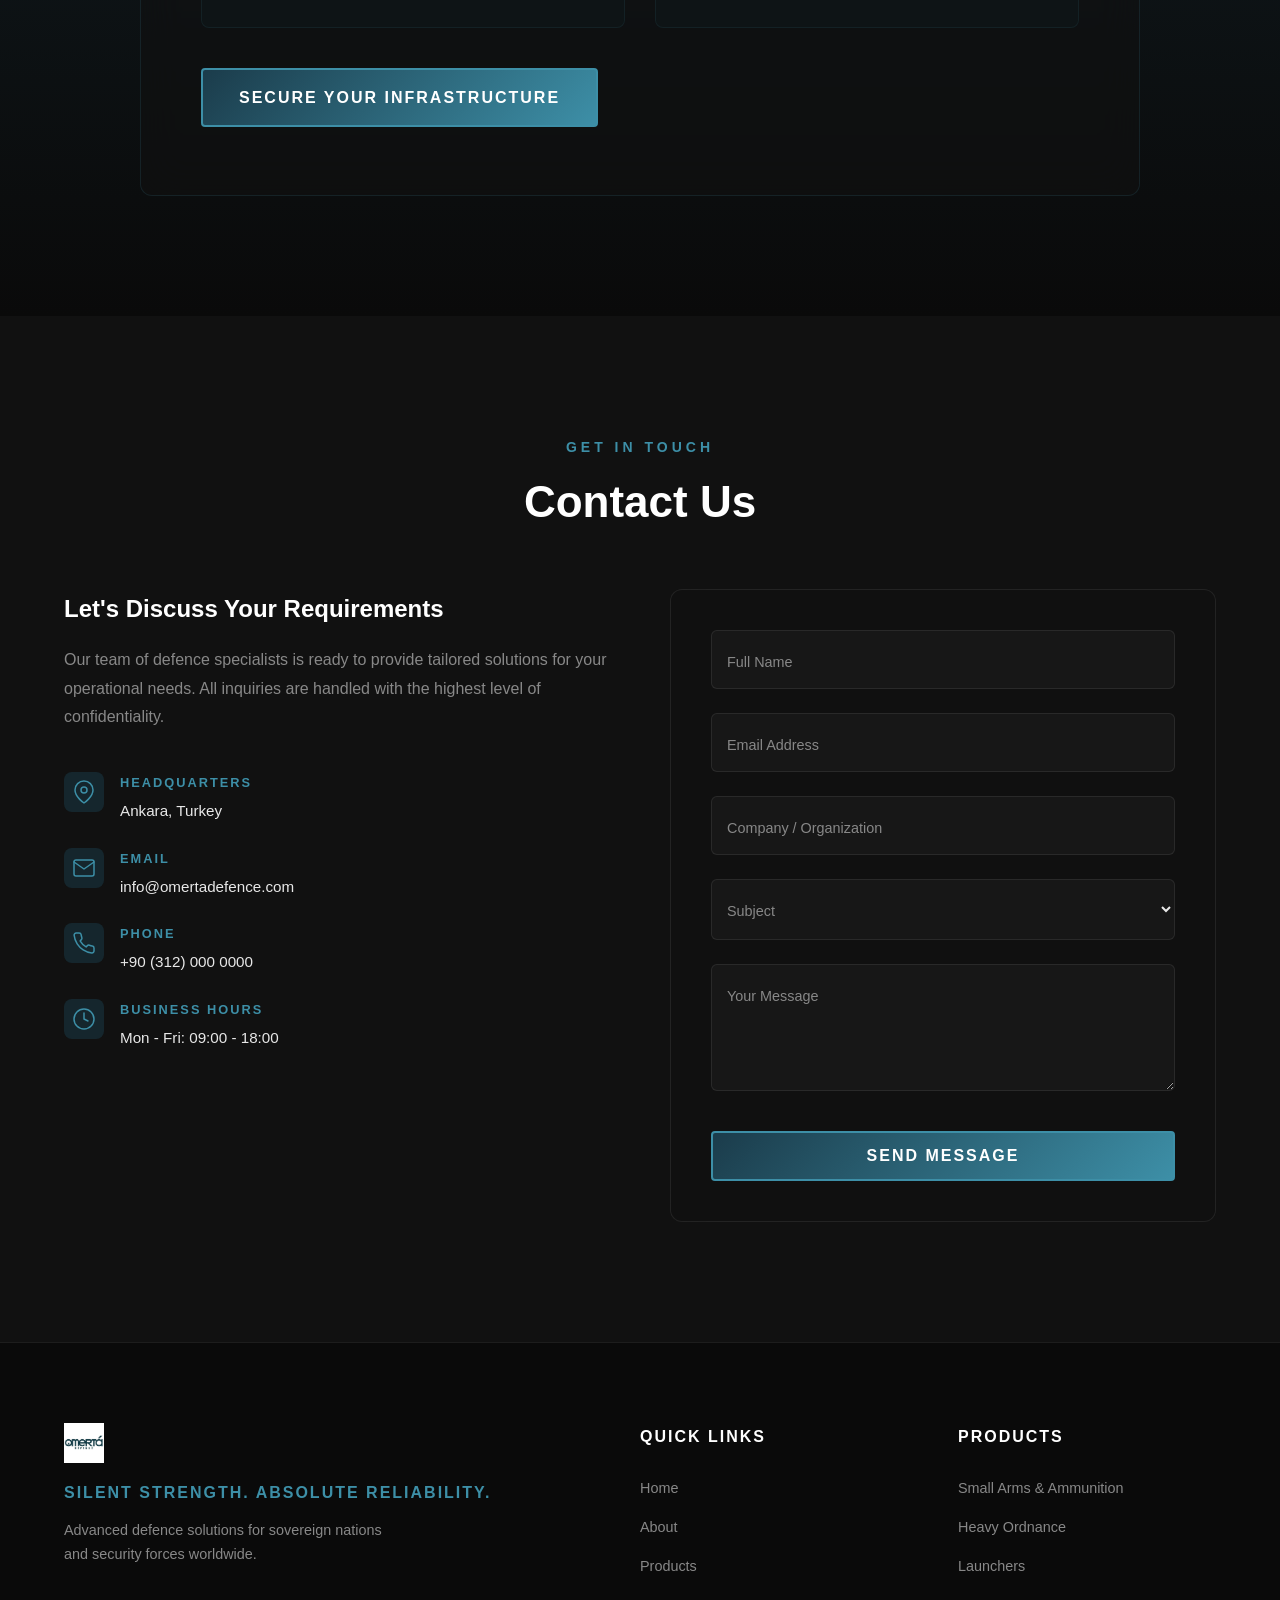
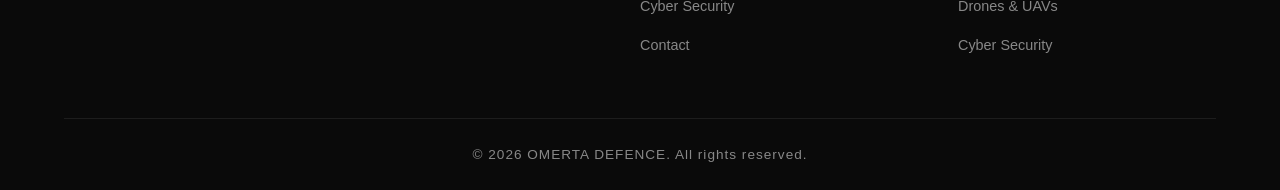
==== commit 0fbaa711: "Fix security vulnerabilities and translation errors across 10 files Security (14 vulnerabilities clo" ====
--- a/index.html
+++ b/index.html
@@ -5,17 +5,30 @@
     <meta name="viewport" content="width=device-width, initial-scale=1.0">
     <title>OMERTA DEFENCE | Precision. Power. Protection.</title>
     <meta name="description" content="OMERTA DEFENCE - Leading provider of advanced defence solutions including Small Arms, Heavy Ordnance, Launchers, Drones & UAVs, and Cyber Security.">
+    <meta http-equiv="Content-Security-Policy" content="default-src 'self'; script-src 'self'; style-src 'self' 'unsafe-inline' https://fonts.googleapis.com; font-src https://fonts.gstatic.com; img-src 'self' https://images.unsplash.com https://*.unsplash.com data:; connect-src 'self';">
 
     <!-- Google Fonts -->
     <link rel="preconnect" href="https://fonts.googleapis.com">
     <link rel="preconnect" href="https://fonts.gstatic.com" crossorigin>
-    <link href="https://fonts.googleapis.com/css2?family=Orbitron:wght@400;500;600;700;800;900&family=Rajdhani:wght@300;400;500;600;700&family=Inter:wght@300;400;500;600&display=swap" rel="stylesheet">
+    <link href="https://fonts.googleapis.com/css2?family=Orbitron:wght@400;500;600;700;800;900&family=Rajdhani:wght@300;400;500;600;700&family=Inter:wght@300;400;500;600&family=Noto+Sans+Arabic:wght@300;400;500;600;700&display=swap" rel="stylesheet">
 
     <!-- Stylesheets -->
     <link rel="stylesheet" href="css/styles.css">
     <link rel="stylesheet" href="css/animations.css">
 </head>
 <body>
+
+    <!-- ========== LOADING SCREEN ========== -->
+    <div class="loading-screen" id="loadingScreen">
+        <div class="loading-content">
+            <img src="assets/images/logo.jpg" alt="OMERTA DEFENCE" class="loading-logo">
+            <div class="loading-bar"><div class="loading-bar-fill"></div></div>
+            <p class="loading-text" data-i18n="loading.text">INITIALIZING SYSTEMS</p>
+        </div>
+    </div>
+
+    <!-- ========== SCROLL PROGRESS ========== -->
+    <div class="scroll-progress" id="scrollProgress"></div>
 
     <!-- ========== NAVIGATION ========== -->
     <nav class="navbar" id="navbar">
@@ -25,14 +38,22 @@
             </a>
 
             <ul class="nav-links" id="navLinks">
-                <li><a href="#hero" class="nav-link active">Home</a></li>
-                <li><a href="#about" class="nav-link">About</a></li>
-                <li><a href="#products" class="nav-link">Products</a></li>
-                <li><a href="#cyber" class="nav-link">Cyber Security</a></li>
-                <li><a href="#contact" class="nav-link">Contact</a></li>
+                <li><a href="#hero" class="nav-link active" data-i18n="nav.home">Home</a></li>
+                <li><a href="#about" class="nav-link" data-i18n="nav.about">About</a></li>
+                <li><a href="#products" class="nav-link" data-i18n="nav.products">Products</a></li>
+                <li><a href="#cyber" class="nav-link" data-i18n="nav.cyber">Cyber Security</a></li>
+                <li><a href="#contact" class="nav-link" data-i18n="nav.contact">Contact</a></li>
             </ul>
 
-            <a href="#contact" class="nav-cta">Request Quote</a>
+            <!-- Language Switcher -->
+            <div class="lang-switcher" id="langSwitcher">
+                <button class="lang-btn active" data-lang="en">EN</button>
+                <button class="lang-btn" data-lang="tr">TR</button>
+                <button class="lang-btn" data-lang="fr">FR</button>
+                <button class="lang-btn" data-lang="ar">AR</button>
+            </div>
+
+            <a href="#contact" class="nav-cta" data-i18n="nav.quote">Request Quote</a>
 
             <button class="hamburger" id="hamburger" aria-label="Toggle menu">
                 <span class="hamburger-line"></span>
@@ -45,12 +66,12 @@
     <!-- Mobile Overlay Menu -->
     <div class="mobile-menu" id="mobileMenu">
         <ul class="mobile-nav-links">
-            <li><a href="#hero" class="mobile-link">Home</a></li>
-            <li><a href="#about" class="mobile-link">About</a></li>
-            <li><a href="#products" class="mobile-link">Products</a></li>
-            <li><a href="#cyber" class="mobile-link">Cyber Security</a></li>
-            <li><a href="#contact" class="mobile-link">Contact</a></li>
-            <li><a href="#contact" class="mobile-cta">Request Quote</a></li>
+            <li><a href="#hero" class="mobile-link" data-i18n="nav.home">Home</a></li>
+            <li><a href="#about" class="mobile-link" data-i18n="nav.about">About</a></li>
+            <li><a href="#products" class="mobile-link" data-i18n="nav.products">Products</a></li>
+            <li><a href="#cyber" class="mobile-link" data-i18n="nav.cyber">Cyber Security</a></li>
+            <li><a href="#contact" class="mobile-link" data-i18n="nav.contact">Contact</a></li>
+            <li><a href="#contact" class="mobile-cta" data-i18n="nav.quote">Request Quote</a></li>
         </ul>
     </div>
 
@@ -127,7 +148,7 @@
                     <div class="card-content">
                         <h3 class="card-title">Small Arms & Ammunition</h3>
                         <p class="card-text">Precision-engineered firearms and munitions designed for reliability in the most demanding operational environments.</p>
-                        <a href="#contact" class="card-link">Learn More <span>&rarr;</span></a>
+                        <a href="#/products/small-arms" class="card-link">Learn More <span>&rarr;</span></a>
                     </div>
                 </div>
 
@@ -138,7 +159,7 @@
                     <div class="card-content">
                         <h3 class="card-title">Heavy Ordnance</h3>
                         <p class="card-text">Armoured vehicles, artillery systems, and heavy weapons platforms built for decisive force projection.</p>
-                        <a href="#contact" class="card-link">Learn More <span>&rarr;</span></a>
+                        <a href="#/products/heavy-ordnance" class="card-link">Learn More <span>&rarr;</span></a>
                     </div>
                 </div>
 
@@ -149,7 +170,7 @@
                     <div class="card-content">
                         <h3 class="card-title">Launchers</h3>
                         <p class="card-text">Advanced rocket and missile launch systems providing strategic strike capability with pinpoint accuracy.</p>
-                        <a href="#contact" class="card-link">Learn More <span>&rarr;</span></a>
+                        <a href="#/products/launchers" class="card-link">Learn More <span>&rarr;</span></a>
                     </div>
                 </div>
 
@@ -160,7 +181,7 @@
                     <div class="card-content">
                         <h3 class="card-title">Drones & UAVs</h3>
                         <p class="card-text">Autonomous and remotely piloted systems for surveillance, reconnaissance, and precision strike operations.</p>
-                        <a href="#contact" class="card-link">Learn More <span>&rarr;</span></a>
+                        <a href="#/products/drones" class="card-link">Learn More <span>&rarr;</span></a>
                     </div>
                 </div>
 
@@ -171,7 +192,7 @@
                     <div class="card-content">
                         <h3 class="card-title">Cyber Security</h3>
                         <p class="card-text">Military-grade cyber defence solutions protecting critical infrastructure against evolving digital threats.</p>
-                        <a href="#contact" class="card-link">Learn More <span>&rarr;</span></a>
+                        <a href="#/products/cyber" class="card-link">Learn More <span>&rarr;</span></a>
                     </div>
                 </div>
             </div>
@@ -244,8 +265,8 @@
     <!-- ========== CONTACT SECTION ========== -->
     <section class="contact section" id="contact">
         <div class="container">
-            <p class="section-label text-center reveal-up">GET IN TOUCH</p>
-            <h2 class="section-title text-center reveal-up delay-1">Contact Us</h2>
+            <p class="section-label text-center reveal-up" data-i18n="contact.label">GET IN TOUCH</p>
+            <h2 class="section-title text-center reveal-up delay-1" data-i18n="contact.title">Contact Us</h2>
 
             <div class="contact-grid">
                 <div class="contact-info reveal-left delay-2">
@@ -261,7 +282,7 @@
                                 </svg>
                             </div>
                             <div>
-                                <p class="contact-item-label">Headquarters</p>
+                                <p class="contact-item-label" data-i18n="contact.hq">Headquarters</p>
                                 <p class="contact-item-value">Ankara, Turkey</p>
                             </div>
                         </div>
@@ -274,7 +295,7 @@
                                 </svg>
                             </div>
                             <div>
-                                <p class="contact-item-label">Email</p>
+                                <p class="contact-item-label" data-i18n="contact.email">Email</p>
                                 <p class="contact-item-value">info@omertadefence.com</p>
                             </div>
                         </div>
@@ -286,7 +307,7 @@
                                 </svg>
                             </div>
                             <div>
-                                <p class="contact-item-label">Phone</p>
+                                <p class="contact-item-label" data-i18n="contact.phone">Phone</p>
                                 <p class="contact-item-value">+90 (312) 000 0000</p>
                             </div>
                         </div>
@@ -299,7 +320,7 @@
                                 </svg>
                             </div>
                             <div>
-                                <p class="contact-item-label">Business Hours</p>
+                                <p class="contact-item-label" data-i18n="contact.hours">Business Hours</p>
                                 <p class="contact-item-value">Mon - Fri: 09:00 - 18:00</p>
                             </div>
                         </div>
@@ -310,34 +331,34 @@
                     <form class="contact-form" id="contactForm">
                         <div class="form-group">
                             <input type="text" id="name" name="name" required autocomplete="name">
-                            <label for="name">Full Name</label>
+                            <label for="name" data-i18n="contact.name">Full Name</label>
                         </div>
                         <div class="form-group">
                             <input type="email" id="email" name="email" required autocomplete="email">
-                            <label for="email">Email Address</label>
+                            <label for="email" data-i18n="contact.emailField">Email Address</label>
                         </div>
                         <div class="form-group">
                             <input type="text" id="company" name="company" autocomplete="organization">
-                            <label for="company">Company / Organization</label>
+                            <label for="company" data-i18n="contact.company">Company / Organization</label>
                         </div>
                         <div class="form-group">
                             <select id="subject" name="subject" required>
                                 <option value="" disabled selected></option>
-                                <option value="small-arms">Small Arms & Ammunition</option>
-                                <option value="heavy-ordnance">Heavy Ordnance</option>
-                                <option value="launchers">Launchers</option>
-                                <option value="drones">Drones & UAVs</option>
-                                <option value="cyber">Cyber Security</option>
-                                <option value="general">General Inquiry</option>
+                                <option value="small-arms" data-i18n="subject.smallArms">Small Arms & Ammunition</option>
+                                <option value="heavy-ordnance" data-i18n="subject.heavyOrdnance">Heavy Ordnance</option>
+                                <option value="launchers" data-i18n="subject.launchers">Launchers</option>
+                                <option value="drones" data-i18n="subject.drones">Drones & UAVs</option>
+                                <option value="cyber" data-i18n="subject.cyber">Cyber Security</option>
+                                <option value="general" data-i18n="subject.general">General Inquiry</option>
                             </select>
-                            <label for="subject">Subject</label>
+                            <label for="subject" data-i18n="contact.subject">Subject</label>
                         </div>
                         <div class="form-group">
                             <textarea id="message" name="message" rows="5" required></textarea>
-                            <label for="message">Your Message</label>
+                            <label for="message" data-i18n="contact.message">Your Message</label>
                         </div>
                         <button type="submit" class="btn btn-primary btn-full">
-                            <span class="btn-text">Send Message</span>
+                            <span class="btn-text" data-i18n="contact.send">Send Message</span>
                             <span class="btn-loading" style="display:none;">Sending...</span>
                         </button>
                         <div class="form-success" id="formSuccess" style="display:none;">
@@ -345,7 +366,7 @@
                                 <path d="M22 11.08V12a10 10 0 1 1-5.93-9.14"/>
                                 <polyline points="22 4 12 14.01 9 11.01"/>
                             </svg>
-                            <p>Message sent successfully. We'll respond within 24 hours.</p>
+                            <p data-i18n="contact.success">Message sent successfully. We'll respond within 24 hours.</p>
                         </div>
                     </form>
                 </div>
@@ -364,24 +385,24 @@
                 </div>
 
                 <div class="footer-links">
-                    <h4 class="footer-heading">Quick Links</h4>
+                    <h4 class="footer-heading" data-i18n="footer.quickLinks">Quick Links</h4>
                     <ul>
-                        <li><a href="#hero">Home</a></li>
-                        <li><a href="#about">About Us</a></li>
-                        <li><a href="#products">Capabilities</a></li>
-                        <li><a href="#cyber">Cyber Security</a></li>
-                        <li><a href="#contact">Contact</a></li>
+                        <li><a href="#hero" data-i18n="nav.home">Home</a></li>
+                        <li><a href="#about" data-i18n="nav.about">About Us</a></li>
+                        <li><a href="#products" data-i18n="nav.products">Capabilities</a></li>
+                        <li><a href="#cyber" data-i18n="nav.cyber">Cyber Security</a></li>
+                        <li><a href="#contact" data-i18n="nav.contact">Contact</a></li>
                     </ul>
                 </div>
 
                 <div class="footer-links">
-                    <h4 class="footer-heading">Products</h4>
+                    <h4 class="footer-heading" data-i18n="footer.productsHeading">Products</h4>
                     <ul>
-                        <li><a href="#products">Small Arms & Ammunition</a></li>
-                        <li><a href="#products">Heavy Ordnance</a></li>
-                        <li><a href="#products">Launchers</a></li>
-                        <li><a href="#products">Drones & UAVs</a></li>
-                        <li><a href="#products">Cyber Security</a></li>
+                        <li><a href="#/products/small-arms">Small Arms & Ammunition</a></li>
+                        <li><a href="#/products/heavy-ordnance">Heavy Ordnance</a></li>
+                        <li><a href="#/products/launchers">Launchers</a></li>
+                        <li><a href="#/products/drones">Drones & UAVs</a></li>
+                        <li><a href="#/products/cyber">Cyber Security</a></li>
                     </ul>
                 </div>
             </div>
@@ -392,9 +413,16 @@
         </div>
     </footer>
 
+    <!-- ========== DYNAMIC CONTENT (for router pages) ========== -->
+    <div id="dynamicContent" class="dynamic-content" style="display:none;"></div>
+
     <!-- Scripts -->
+    <script src="js/i18n.js"></script>
+    <script src="js/content-loader.js"></script>
     <script src="js/particles.js"></script>
     <script src="js/animations.js"></script>
+    <script src="js/site-router.js"></script>
+    <script src="js/page-renderer.js"></script>
     <script src="js/main.js"></script>
 </body>
 </html>
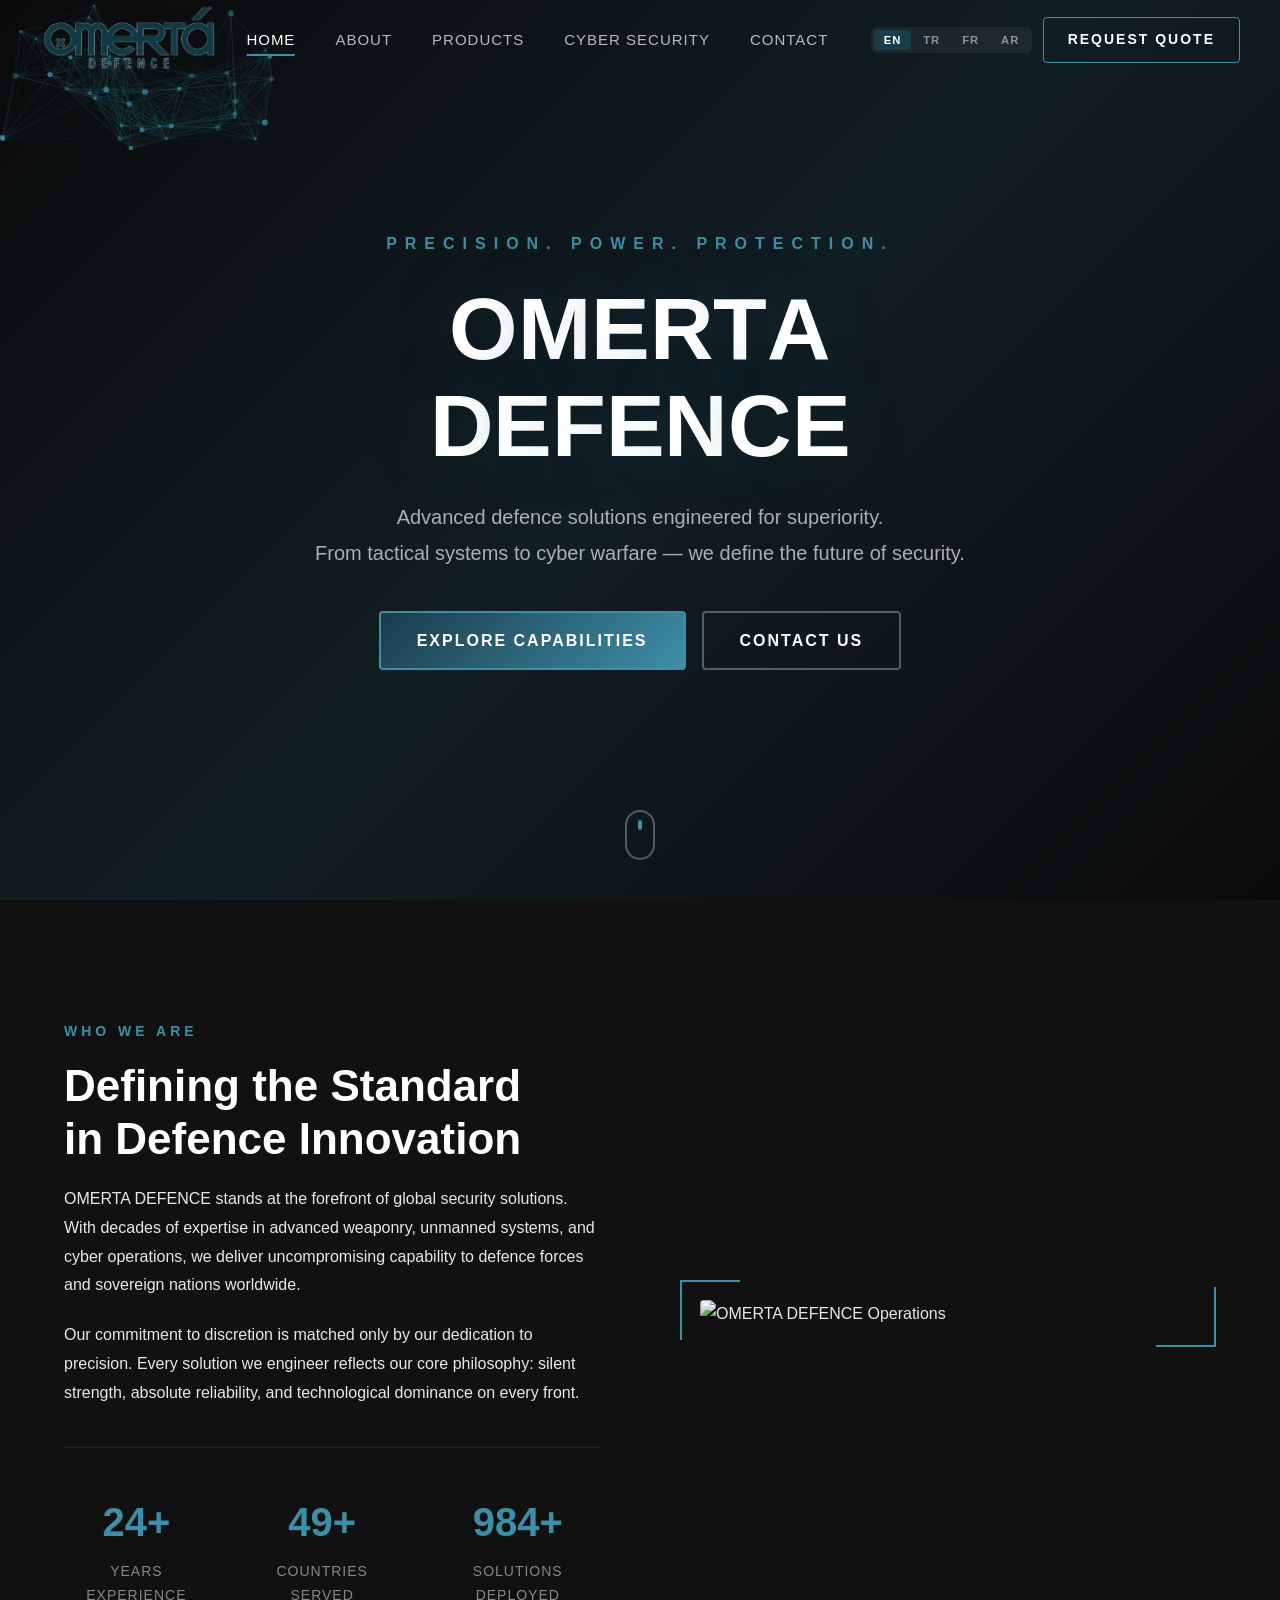
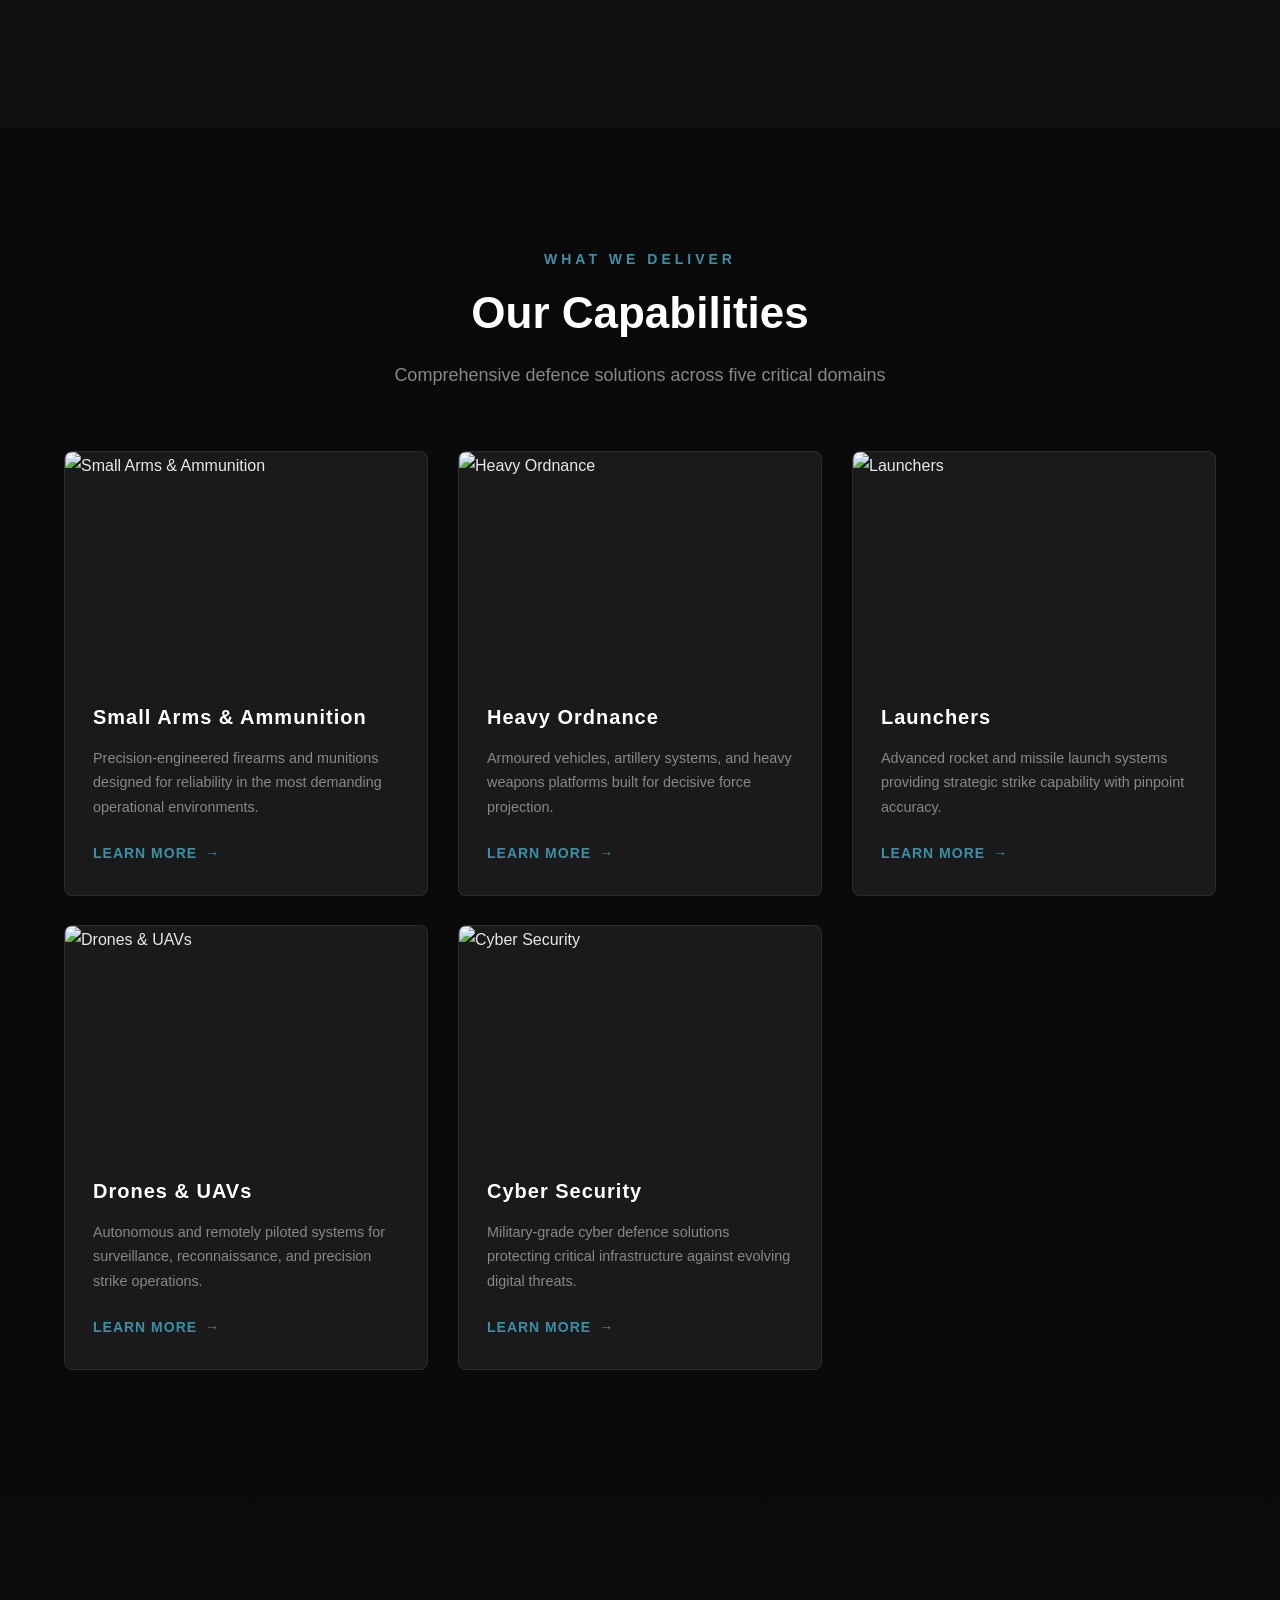
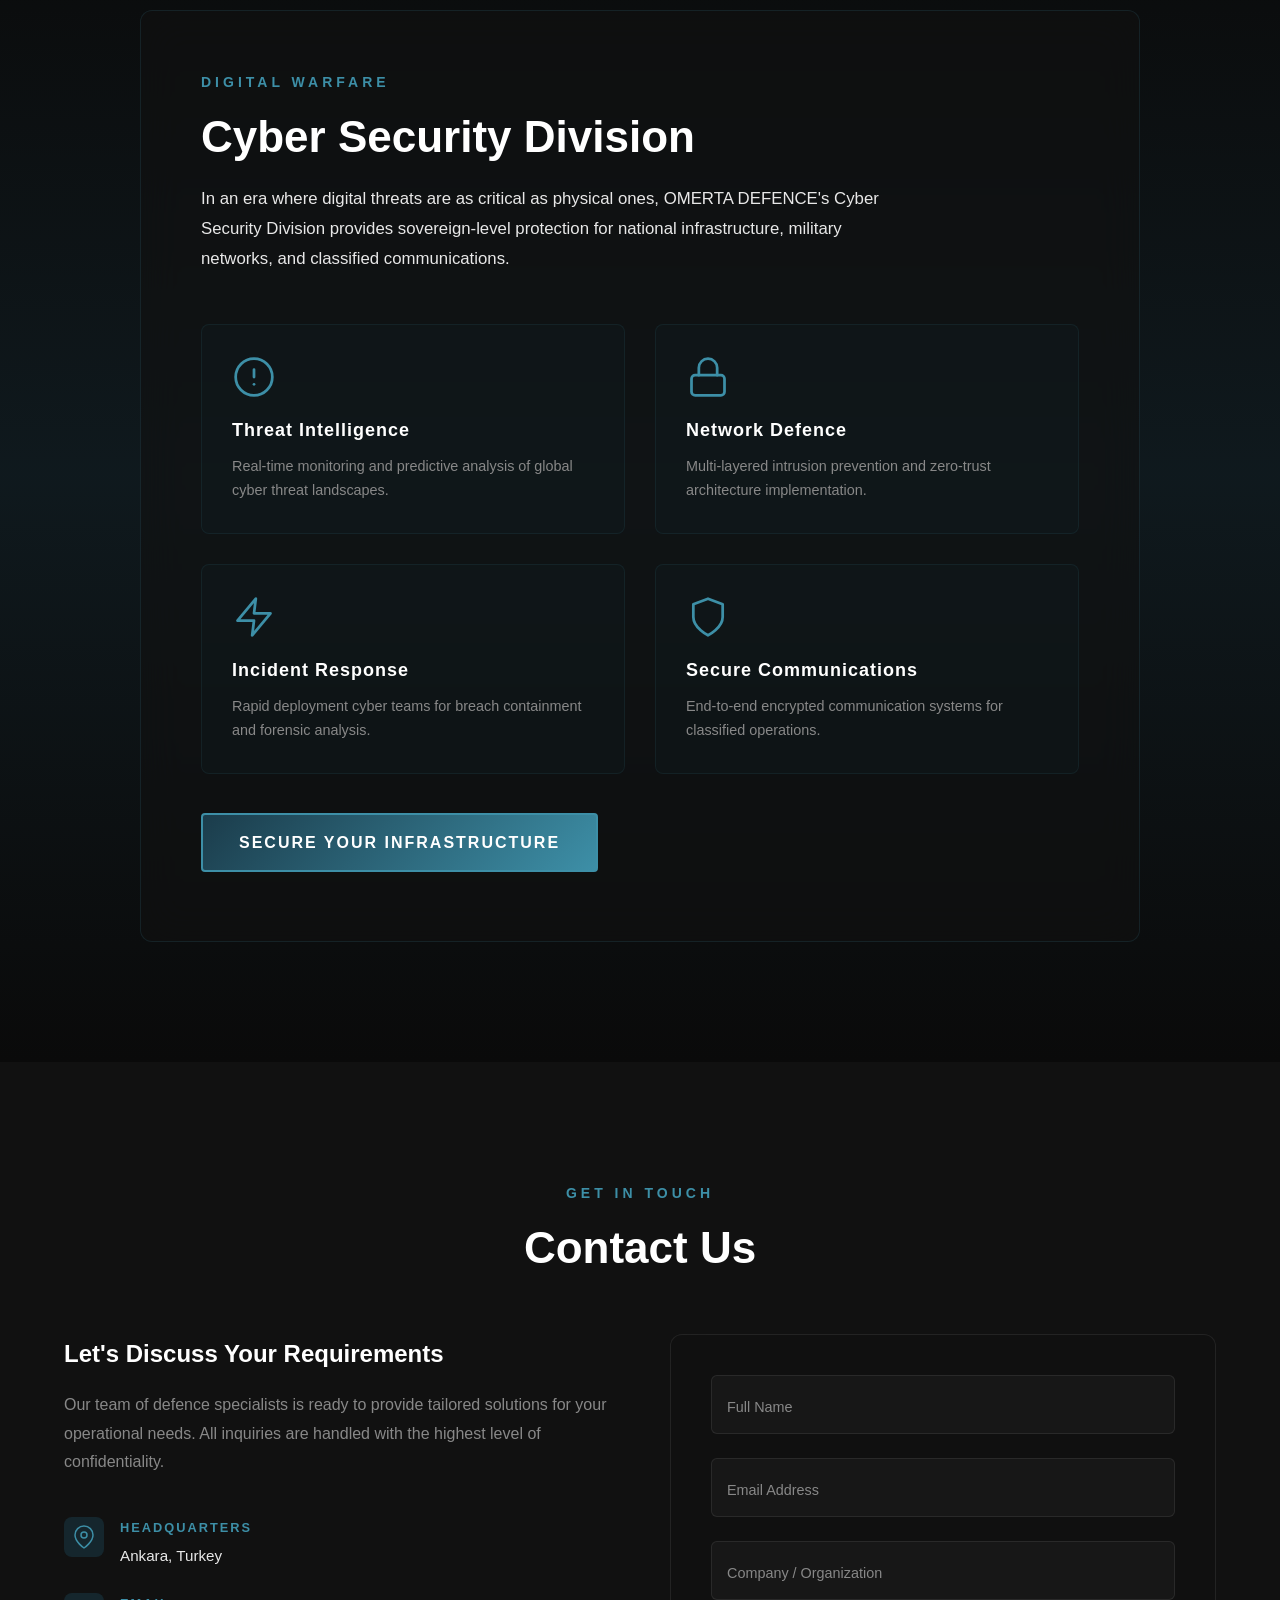
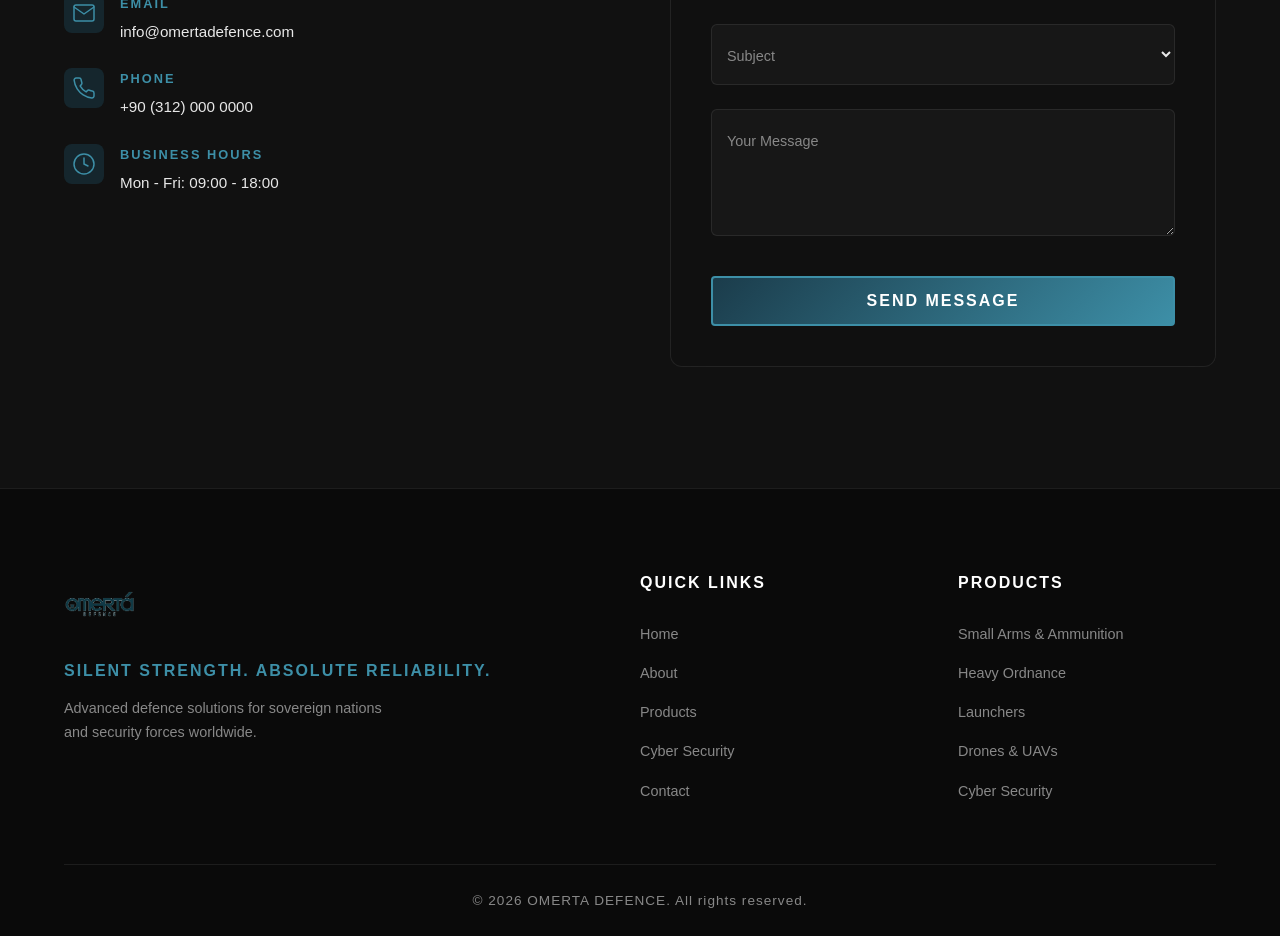
==== commit fae15c36: "Add transparent logo, full i18n support for all sections, and site defaults fallback - Convert logo." ====
--- a/index.html
+++ b/index.html
@@ -21,7 +21,7 @@
     <!-- ========== LOADING SCREEN ========== -->
     <div class="loading-screen" id="loadingScreen">
         <div class="loading-content">
-            <img src="assets/images/logo.jpg" alt="OMERTA DEFENCE" class="loading-logo">
+            <img src="assets/images/logo.png" alt="OMERTA DEFENCE" class="loading-logo">
             <div class="loading-bar"><div class="loading-bar-fill"></div></div>
             <p class="loading-text" data-i18n="loading.text">INITIALIZING SYSTEMS</p>
         </div>
@@ -34,7 +34,7 @@
     <nav class="navbar" id="navbar">
         <div class="nav-container">
             <a href="#hero" class="nav-logo">
-                <img src="assets/images/logo.jpg" alt="OMERTA DEFENCE Logo">
+                <img src="assets/images/logo.png" alt="OMERTA DEFENCE Logo">
             </a>
 
             <ul class="nav-links" id="navLinks">
@@ -82,12 +82,12 @@
         <canvas class="hero-particles" id="particleCanvas"></canvas>
 
         <div class="hero-content">
-            <p class="hero-preheading reveal-up">PRECISION. POWER. PROTECTION.</p>
+            <p class="hero-preheading reveal-up" data-i18n="hero.preheading">PRECISION. POWER. PROTECTION.</p>
             <h1 class="hero-title reveal-up delay-1">OMERTA<br>DEFENCE</h1>
             <p class="hero-subtitle reveal-up delay-2">Advanced defence solutions engineered for superiority.<br>From tactical systems to cyber warfare — we define the future of security.</p>
             <div class="hero-buttons reveal-up delay-3">
-                <a href="#products" class="btn btn-primary">Explore Capabilities</a>
-                <a href="#contact" class="btn btn-outline">Contact Us</a>
+                <a href="#products" class="btn btn-primary" data-i18n="hero.btn1">Explore Capabilities</a>
+                <a href="#contact" class="btn btn-outline" data-i18n="hero.btn2">Contact Us</a>
             </div>
         </div>
 
@@ -101,8 +101,8 @@
         <div class="container">
             <div class="about-grid">
                 <div class="about-text">
-                    <p class="section-label reveal-up">WHO WE ARE</p>
-                    <h2 class="section-title reveal-up delay-1">Defining the Standard<br>in Defence Innovation</h2>
+                    <p class="section-label reveal-up" data-i18n="about.label">WHO WE ARE</p>
+                    <h2 class="section-title reveal-up delay-1" data-i18n="about.title">Defining the Standard in Defence Innovation</h2>
                     <p class="about-description reveal-up delay-2">
                         OMERTA DEFENCE stands at the forefront of global security solutions. With decades of expertise in advanced weaponry, unmanned systems, and cyber operations, we deliver uncompromising capability to defence forces and sovereign nations worldwide.
                     </p>
@@ -136,9 +136,9 @@
     <!-- ========== PRODUCTS & SERVICES ========== -->
     <section class="products section" id="products">
         <div class="container">
-            <p class="section-label text-center reveal-up">WHAT WE DELIVER</p>
-            <h2 class="section-title text-center reveal-up delay-1">Our Capabilities</h2>
-            <p class="section-subtitle text-center reveal-up delay-2">Comprehensive defence solutions across five critical domains</p>
+            <p class="section-label text-center reveal-up" data-i18n="products.label">WHAT WE DELIVER</p>
+            <h2 class="section-title text-center reveal-up delay-1" data-i18n="products.title">Our Capabilities</h2>
+            <p class="section-subtitle text-center reveal-up delay-2" data-i18n="products.subtitle">Comprehensive defence solutions across five critical domains</p>
 
             <div class="products-grid">
                 <div class="product-card reveal-up delay-1">
@@ -146,9 +146,9 @@
                         <img src="https://images.unsplash.com/photo-1595590424283-b8f17842773f?w=600&q=80" alt="Small Arms & Ammunition" loading="lazy">
                     </div>
                     <div class="card-content">
-                        <h3 class="card-title">Small Arms & Ammunition</h3>
-                        <p class="card-text">Precision-engineered firearms and munitions designed for reliability in the most demanding operational environments.</p>
-                        <a href="#/products/small-arms" class="card-link">Learn More <span>&rarr;</span></a>
+                        <h3 class="card-title" data-i18n="card.smallArms.title">Small Arms & Ammunition</h3>
+                        <p class="card-text" data-i18n="card.smallArms.text">Precision-engineered firearms and munitions designed for reliability in the most demanding operational environments.</p>
+                        <a href="#/products/small-arms" class="card-link"><span data-i18n="products.learnMore">Learn More</span> <span>&rarr;</span></a>
                     </div>
                 </div>
 
@@ -157,9 +157,9 @@
                         <img src="https://images.unsplash.com/photo-1563396983906-b3795482a59a?w=600&q=80" alt="Heavy Ordnance" loading="lazy">
                     </div>
                     <div class="card-content">
-                        <h3 class="card-title">Heavy Ordnance</h3>
-                        <p class="card-text">Armoured vehicles, artillery systems, and heavy weapons platforms built for decisive force projection.</p>
-                        <a href="#/products/heavy-ordnance" class="card-link">Learn More <span>&rarr;</span></a>
+                        <h3 class="card-title" data-i18n="card.heavyOrdnance.title">Heavy Ordnance</h3>
+                        <p class="card-text" data-i18n="card.heavyOrdnance.text">Armoured vehicles, artillery systems, and heavy weapons platforms built for decisive force projection.</p>
+                        <a href="#/products/heavy-ordnance" class="card-link"><span data-i18n="products.learnMore">Learn More</span> <span>&rarr;</span></a>
                     </div>
                 </div>
 
@@ -168,9 +168,9 @@
                         <img src="https://images.unsplash.com/photo-1457364559154-aa2644600ebb?w=600&q=80" alt="Launchers" loading="lazy">
                     </div>
                     <div class="card-content">
-                        <h3 class="card-title">Launchers</h3>
-                        <p class="card-text">Advanced rocket and missile launch systems providing strategic strike capability with pinpoint accuracy.</p>
-                        <a href="#/products/launchers" class="card-link">Learn More <span>&rarr;</span></a>
+                        <h3 class="card-title" data-i18n="card.launchers.title">Launchers</h3>
+                        <p class="card-text" data-i18n="card.launchers.text">Advanced rocket and missile launch systems providing strategic strike capability with pinpoint accuracy.</p>
+                        <a href="#/products/launchers" class="card-link"><span data-i18n="products.learnMore">Learn More</span> <span>&rarr;</span></a>
                     </div>
                 </div>
 
@@ -179,9 +179,9 @@
                         <img src="https://images.unsplash.com/photo-1508614589041-895b88991e3e?w=600&q=80" alt="Drones & UAVs" loading="lazy">
                     </div>
                     <div class="card-content">
-                        <h3 class="card-title">Drones & UAVs</h3>
-                        <p class="card-text">Autonomous and remotely piloted systems for surveillance, reconnaissance, and precision strike operations.</p>
-                        <a href="#/products/drones" class="card-link">Learn More <span>&rarr;</span></a>
+                        <h3 class="card-title" data-i18n="card.drones.title">Drones & UAVs</h3>
+                        <p class="card-text" data-i18n="card.drones.text">Autonomous and remotely piloted systems for surveillance, reconnaissance, and precision strike operations.</p>
+                        <a href="#/products/drones" class="card-link"><span data-i18n="products.learnMore">Learn More</span> <span>&rarr;</span></a>
                     </div>
                 </div>
 
@@ -190,9 +190,9 @@
                         <img src="https://images.unsplash.com/photo-1526374965328-7f61d4dc18c5?w=600&q=80" alt="Cyber Security" loading="lazy">
                     </div>
                     <div class="card-content">
-                        <h3 class="card-title">Cyber Security</h3>
-                        <p class="card-text">Military-grade cyber defence solutions protecting critical infrastructure against evolving digital threats.</p>
-                        <a href="#/products/cyber" class="card-link">Learn More <span>&rarr;</span></a>
+                        <h3 class="card-title" data-i18n="card.cyber.title">Cyber Security</h3>
+                        <p class="card-text" data-i18n="card.cyber.text">Military-grade cyber defence solutions protecting critical infrastructure against evolving digital threats.</p>
+                        <a href="#/products/cyber" class="card-link"><span data-i18n="products.learnMore">Learn More</span> <span>&rarr;</span></a>
                     </div>
                 </div>
             </div>
@@ -206,8 +206,8 @@
 
         <div class="container">
             <div class="cyber-panel">
-                <p class="section-label reveal-up">DIGITAL WARFARE</p>
-                <h2 class="section-title reveal-up delay-1">Cyber Security Division</h2>
+                <p class="section-label reveal-up" data-i18n="cyber.label">DIGITAL WARFARE</p>
+                <h2 class="section-title reveal-up delay-1" data-i18n="cyber.title">Cyber Security Division</h2>
                 <p class="cyber-description reveal-up delay-2">
                     In an era where digital threats are as critical as physical ones, OMERTA DEFENCE's Cyber Security Division provides sovereign-level protection for national infrastructure, military networks, and classified communications.
                 </p>
@@ -257,7 +257,7 @@
                     </div>
                 </div>
 
-                <a href="#contact" class="btn btn-primary reveal-up delay-3">Secure Your Infrastructure</a>
+                <a href="#contact" class="btn btn-primary reveal-up delay-3" data-i18n="cyber.cta">Secure Your Infrastructure</a>
             </div>
         </div>
     </section>
@@ -379,7 +379,7 @@
         <div class="container">
             <div class="footer-grid">
                 <div class="footer-brand">
-                    <img src="assets/images/logo.jpg" alt="OMERTA DEFENCE" class="footer-logo">
+                    <img src="assets/images/logo.png" alt="OMERTA DEFENCE" class="footer-logo">
                     <p class="footer-tagline">Silent Strength. Absolute Reliability.</p>
                     <p class="footer-text">Advanced defence solutions for sovereign nations and security forces worldwide.</p>
                 </div>
@@ -398,11 +398,11 @@
                 <div class="footer-links">
                     <h4 class="footer-heading" data-i18n="footer.productsHeading">Products</h4>
                     <ul>
-                        <li><a href="#/products/small-arms">Small Arms & Ammunition</a></li>
-                        <li><a href="#/products/heavy-ordnance">Heavy Ordnance</a></li>
-                        <li><a href="#/products/launchers">Launchers</a></li>
-                        <li><a href="#/products/drones">Drones & UAVs</a></li>
-                        <li><a href="#/products/cyber">Cyber Security</a></li>
+                        <li><a href="#/products/small-arms" data-i18n="footer.smallArms">Small Arms & Ammunition</a></li>
+                        <li><a href="#/products/heavy-ordnance" data-i18n="footer.heavyOrdnance">Heavy Ordnance</a></li>
+                        <li><a href="#/products/launchers" data-i18n="footer.launchers">Launchers</a></li>
+                        <li><a href="#/products/drones" data-i18n="footer.drones">Drones & UAVs</a></li>
+                        <li><a href="#/products/cyber" data-i18n="footer.cyber">Cyber Security</a></li>
                     </ul>
                 </div>
             </div>
--- a/css/styles.css
+++ b/css/styles.css
@@ -191,8 +191,12 @@
 }
 
 .nav-logo img {
-    height: 48px;
+    height: 180px;
     width: auto;
+    filter: drop-shadow(0 0 8px rgba(61, 143, 167, 0.3));
+    animation: logoEntrance 1.2s cubic-bezier(0.16, 1, 0.3, 1) forwards,
+               logoGlow 3s ease-in-out 1.2s infinite;
+    opacity: 0;
 }
 
 .nav-links {
@@ -977,10 +981,11 @@
 }
 
 .footer-logo {
-    height: 40px;
+    height: 72px;
     width: auto;
     margin-bottom: 16px;
 }
+
 
 .footer-tagline {
     font-family: var(--font-sub);
@@ -1040,6 +1045,619 @@
 }
 
 /* ===================================================
+   LOADING SCREEN
+   =================================================== */
+.loading-screen {
+    position: fixed;
+    inset: 0;
+    z-index: 10000;
+    background: var(--bg-primary);
+    display: flex;
+    align-items: center;
+    justify-content: center;
+    transition: opacity 0.5s ease, visibility 0.5s ease;
+}
+
+.loading-screen.hidden {
+    opacity: 0;
+    visibility: hidden;
+    pointer-events: none;
+}
+
+.loading-content {
+    text-align: center;
+}
+
+.loading-logo {
+    width: 140px;
+    height: 140px;
+    object-fit: contain;
+    margin: 0 auto 24px;
+    animation: loadingPulse 1.5s ease-in-out infinite;
+}
+
+.loading-bar {
+    width: 200px;
+    height: 3px;
+    background: rgba(255,255,255,0.1);
+    border-radius: 2px;
+    margin: 0 auto 16px;
+    overflow: hidden;
+}
+
+.loading-bar-fill {
+    height: 100%;
+    width: 0%;
+    background: linear-gradient(90deg, var(--teal-primary), var(--teal-accent));
+    border-radius: 2px;
+    animation: loadingProgress 1.8s ease-in-out forwards;
+}
+
+.loading-text {
+    font-family: var(--font-sub);
+    font-size: 0.75rem;
+    letter-spacing: 4px;
+    color: var(--teal-accent);
+    text-transform: uppercase;
+}
+
+@keyframes loadingPulse {
+    0%, 100% { opacity: 0.6; transform: scale(1); }
+    50% { opacity: 1; transform: scale(1.05); }
+}
+
+@keyframes loadingProgress {
+    0% { width: 0%; }
+    100% { width: 100%; }
+}
+
+/* ===================================================
+   SCROLL PROGRESS BAR
+   =================================================== */
+.scroll-progress {
+    position: fixed;
+    top: 0;
+    left: 0;
+    width: 0%;
+    height: 3px;
+    background: linear-gradient(90deg, var(--teal-primary), var(--teal-accent));
+    z-index: 1001;
+    transition: width 0.1s linear;
+}
+
+/* ===================================================
+   LANGUAGE SWITCHER
+   =================================================== */
+.lang-switcher {
+    display: flex;
+    gap: 2px;
+    margin-left: 16px;
+    background: rgba(255,255,255,0.05);
+    border-radius: 6px;
+    padding: 3px;
+}
+
+.lang-btn {
+    padding: 4px 10px;
+    font-family: var(--font-sub);
+    font-size: 0.7rem;
+    font-weight: 600;
+    letter-spacing: 1px;
+    color: rgba(255,255,255,0.5);
+    background: transparent;
+    border: none;
+    border-radius: 4px;
+    cursor: pointer;
+    transition: all var(--transition-fast);
+}
+
+.lang-btn:hover {
+    color: rgba(255,255,255,0.8);
+}
+
+.lang-btn.active {
+    color: #fff;
+    background: var(--teal-primary);
+}
+
+/* ===================================================
+   DYNAMIC CONTENT PAGES (Category & Product Detail)
+   =================================================== */
+.dynamic-content {
+    min-height: 100vh;
+    padding-top: var(--nav-height);
+    background: var(--bg-primary);
+}
+
+.dynamic-page {
+    max-width: var(--container-max);
+    margin: 0 auto;
+    padding: 40px 24px 80px;
+}
+
+.back-link {
+    display: inline-flex;
+    align-items: center;
+    gap: 8px;
+    font-family: var(--font-sub);
+    font-size: 0.875rem;
+    font-weight: 500;
+    color: var(--teal-accent);
+    margin-bottom: 24px;
+    transition: all var(--transition-fast);
+}
+
+.back-link:hover {
+    color: #fff;
+    gap: 12px;
+}
+
+.back-link svg {
+    width: 16px;
+    height: 16px;
+}
+
+.category-header {
+    margin-bottom: 40px;
+}
+
+.category-header h1 {
+    font-family: var(--font-heading);
+    font-size: clamp(1.5rem, 3vw, 2.25rem);
+    font-weight: 700;
+    color: var(--text-heading);
+    margin-bottom: 8px;
+}
+
+.category-header p {
+    font-family: var(--font-sub);
+    font-size: 1rem;
+    color: var(--text-muted);
+}
+
+.catalog-grid {
+    display: grid;
+    grid-template-columns: repeat(auto-fill, minmax(300px, 1fr));
+    gap: 24px;
+}
+
+/* Product Detail */
+.product-detail-grid {
+    display: grid;
+    grid-template-columns: 1fr 1fr;
+    gap: 60px;
+    align-items: start;
+}
+
+.product-detail-image {
+    border-radius: 8px;
+    overflow: hidden;
+    border: 1px solid var(--border-color);
+}
+
+.product-detail-image img {
+    width: 100%;
+    height: auto;
+    display: block;
+}
+
+.product-detail-info h1 {
+    font-family: var(--font-heading);
+    font-size: clamp(1.5rem, 3vw, 2rem);
+    font-weight: 700;
+    color: var(--text-heading);
+    margin-bottom: 16px;
+}
+
+.product-detail-info .description {
+    font-size: 1rem;
+    color: var(--text-primary);
+    line-height: 1.8;
+    margin-bottom: 32px;
+}
+
+.specs-table {
+    width: 100%;
+    border-collapse: collapse;
+    margin-bottom: 32px;
+}
+
+.specs-table caption {
+    font-family: var(--font-sub);
+    font-size: 0.875rem;
+    font-weight: 600;
+    color: var(--teal-accent);
+    letter-spacing: 2px;
+    text-transform: uppercase;
+    text-align: left;
+    padding-bottom: 12px;
+}
+
+.specs-table tr {
+    border-bottom: 1px solid var(--border-color);
+}
+
+.specs-table td {
+    padding: 10px 0;
+    font-size: 0.9rem;
+}
+
+.specs-table td:first-child {
+    color: var(--text-muted);
+    font-weight: 500;
+    width: 40%;
+}
+
+.specs-table td:last-child {
+    color: var(--text-primary);
+}
+
+/* Mouse tracking card glow */
+.product-card {
+    --mouse-x: 50%;
+    --mouse-y: 50%;
+}
+
+.product-card::after {
+    content: '';
+    position: absolute;
+    inset: 0;
+    border-radius: inherit;
+    background: radial-gradient(circle at var(--mouse-x) var(--mouse-y), rgba(61,143,167,0.15) 0%, transparent 60%);
+    opacity: 0;
+    transition: opacity 0.3s ease;
+    pointer-events: none;
+    z-index: 0;
+}
+
+.product-card:hover::after {
+    opacity: 1;
+}
+
+/* Split char animation */
+.split-char {
+    display: inline-block;
+    opacity: 0;
+    transform: translateY(40px) rotateX(-90deg);
+    animation: charReveal 0.6s cubic-bezier(0.16, 1, 0.3, 1) forwards;
+}
+
+@keyframes charReveal {
+    to {
+        opacity: 1;
+        transform: translateY(0) rotateX(0);
+    }
+}
+
+/* Counter pulse */
+@keyframes counterPulse {
+    0% { transform: scale(1); }
+    50% { transform: scale(1.15); }
+    100% { transform: scale(1); }
+}
+
+.stat-number.pulse {
+    animation: counterPulse 0.4s ease;
+}
+
+/* ===================================================
+   PAGE BUILDER — Rendered Blocks (main site)
+   =================================================== */
+.pb-page {
+    padding: 0;
+}
+
+/* Hero Block */
+.pb-hero {
+    position: relative;
+    min-height: 60vh;
+    display: flex;
+    align-items: center;
+    justify-content: center;
+    text-align: center;
+    background-size: cover;
+    background-position: center;
+    margin-bottom: 48px;
+    overflow: hidden;
+}
+
+.pb-hero.full-height {
+    min-height: 100vh;
+}
+
+.pb-hero-overlay {
+    position: absolute;
+    inset: 0;
+    background: rgba(0, 0, 0, 0.5);
+    z-index: 1;
+}
+
+.pb-hero-content {
+    position: relative;
+    z-index: 2;
+    max-width: 800px;
+    padding: 60px 24px;
+}
+
+.pb-hero-content h1 {
+    font-family: var(--font-heading);
+    font-size: 3rem;
+    font-weight: 800;
+    color: #fff;
+    letter-spacing: 2px;
+    margin-bottom: 16px;
+}
+
+.pb-hero-content p {
+    font-family: var(--font-body);
+    font-size: 1.1rem;
+    color: rgba(255, 255, 255, 0.85);
+    margin-bottom: 24px;
+}
+
+.pb-hero-content .btn {
+    display: inline-block;
+    padding: 14px 32px;
+    background: var(--teal-primary);
+    color: #fff;
+    border-radius: 6px;
+    font-family: var(--font-sub);
+    font-weight: 600;
+    letter-spacing: 1px;
+    text-decoration: none;
+    transition: background var(--transition-fast);
+}
+
+.pb-hero-content .btn:hover {
+    background: var(--teal-accent);
+}
+
+/* Text Block */
+.pb-text {
+    max-width: 800px;
+    margin: 0 auto 48px;
+    padding: 0 24px;
+}
+
+.pb-text h2 {
+    font-family: var(--font-heading);
+    font-size: 1.8rem;
+    font-weight: 700;
+    color: var(--text-heading);
+    margin-bottom: 16px;
+    letter-spacing: 1px;
+}
+
+.pb-text .pb-body {
+    font-size: 1rem;
+    color: var(--text-primary);
+    line-height: 1.8;
+}
+
+/* Image Block */
+.pb-image {
+    margin: 0 auto 48px;
+    max-width: 900px;
+    padding: 0 24px;
+}
+
+.pb-image img {
+    width: 100%;
+    display: block;
+    object-fit: cover;
+}
+
+.pb-image.rounded img {
+    border-radius: 12px;
+}
+
+.pb-image figcaption,
+.pb-caption {
+    font-size: 0.85rem;
+    color: var(--text-muted);
+    text-align: center;
+    margin-top: 12px;
+}
+
+/* Gallery Block */
+.pb-gallery {
+    display: grid;
+    gap: 12px;
+    margin-bottom: 48px;
+    padding: 0 24px;
+}
+
+.pb-gallery img {
+    width: 100%;
+    height: 250px;
+    object-fit: cover;
+    border-radius: 8px;
+    transition: transform 0.3s ease;
+}
+
+.pb-gallery img:hover {
+    transform: scale(1.03);
+}
+
+/* Features Grid Block */
+.pb-features-grid {
+    margin-bottom: 48px;
+    padding: 0 24px;
+}
+
+.pb-features-grid > h2 {
+    font-family: var(--font-heading);
+    font-size: 1.5rem;
+    color: var(--text-heading);
+    text-align: center;
+    margin-bottom: 32px;
+}
+
+.pb-features-items {
+    display: grid;
+    gap: 24px;
+}
+
+.pb-feature-card {
+    background: var(--bg-card);
+    border: 1px solid var(--border-color);
+    border-radius: 12px;
+    padding: 28px 24px;
+    text-align: center;
+    transition: border-color var(--transition-fast), transform var(--transition-fast);
+}
+
+.pb-feature-card:hover {
+    border-color: var(--teal-subtle);
+    transform: translateY(-4px);
+}
+
+.pb-feature-icon {
+    font-size: 2.2rem;
+    margin-bottom: 16px;
+}
+
+.pb-feature-card h3 {
+    font-family: var(--font-sub);
+    font-size: 1.1rem;
+    font-weight: 600;
+    color: var(--text-heading);
+    margin-bottom: 8px;
+}
+
+.pb-feature-card p {
+    font-size: 0.9rem;
+    color: var(--text-muted);
+    line-height: 1.6;
+}
+
+/* Specs Table Block */
+.pb-specs {
+    max-width: 800px;
+    margin: 0 auto 48px;
+    padding: 0 24px;
+}
+
+.pb-specs h3 {
+    font-family: var(--font-heading);
+    font-size: 1.2rem;
+    color: var(--text-heading);
+    margin-bottom: 16px;
+    letter-spacing: 1px;
+}
+
+.pb-specs table {
+    width: 100%;
+    border-collapse: collapse;
+}
+
+.pb-specs tr {
+    border-bottom: 1px solid var(--border-color);
+}
+
+.pb-specs td {
+    padding: 10px 0;
+    font-size: 0.9rem;
+}
+
+.pb-specs td:first-child {
+    color: var(--text-muted);
+    font-weight: 500;
+    width: 40%;
+}
+
+.pb-specs td:last-child {
+    color: var(--text-primary);
+}
+
+/* CTA Block */
+.pb-cta {
+    padding: 60px 24px;
+    text-align: center;
+    margin-bottom: 48px;
+    border-radius: 12px;
+}
+
+.pb-cta h2 {
+    font-family: var(--font-heading);
+    font-size: 2rem;
+    font-weight: 700;
+    color: #fff;
+    margin-bottom: 12px;
+}
+
+.pb-cta p {
+    font-size: 1rem;
+    color: rgba(255, 255, 255, 0.8);
+    margin-bottom: 24px;
+}
+
+.pb-cta .btn {
+    display: inline-block;
+    padding: 14px 32px;
+    background: rgba(255, 255, 255, 0.15);
+    border: 1px solid rgba(255, 255, 255, 0.3);
+    color: #fff;
+    border-radius: 6px;
+    font-family: var(--font-sub);
+    font-weight: 600;
+    text-decoration: none;
+    transition: background var(--transition-fast);
+}
+
+.pb-cta .btn:hover {
+    background: rgba(255, 255, 255, 0.25);
+}
+
+/* Spacer Block */
+.pb-spacer {
+    display: block;
+}
+
+/* Divider Block */
+.pb-divider {
+    border: none;
+    border-top: 1px solid var(--border-color);
+    margin: 24px auto;
+}
+
+/* Video Block */
+.pb-video {
+    max-width: 900px;
+    margin: 0 auto 48px;
+    padding: 0 24px;
+}
+
+.pb-video-wrapper {
+    position: relative;
+    width: 100%;
+    padding-bottom: 56.25%;
+    overflow: hidden;
+    border-radius: 8px;
+}
+
+.pb-video-wrapper iframe {
+    position: absolute;
+    top: 0;
+    left: 0;
+    width: 100%;
+    height: 100%;
+    border: none;
+}
+
+/* Product Showcase Block */
+.pb-product-showcase {
+    margin-bottom: 48px;
+    padding: 0 24px;
+}
+
+.pb-product-grid {
+    display: grid;
+    grid-template-columns: repeat(auto-fill, minmax(280px, 1fr));
+    gap: 24px;
+}
+
+/* ===================================================
    RESPONSIVE
    =================================================== */
 @media (max-width: 1024px) {
--- a/css/animations.css
+++ b/css/animations.css
@@ -44,6 +44,29 @@
 @keyframes shimmer {
     0% { background-position: -200% 0; }
     100% { background-position: 200% 0; }
+}
+
+@keyframes logoEntrance {
+    from {
+        opacity: 0;
+        transform: scale(0.8) rotate(-10deg);
+        filter: blur(4px);
+    }
+    to {
+        opacity: 1;
+        transform: scale(1) rotate(0);
+        filter: blur(0);
+    }
+}
+
+@keyframes logoGlow {
+    0%, 100% {
+        filter: drop-shadow(0 0 8px rgba(61, 143, 167, 0.3));
+    }
+    50% {
+        filter: drop-shadow(0 0 16px rgba(61, 143, 167, 0.6))
+               drop-shadow(0 0 30px rgba(61, 143, 167, 0.2));
+    }
 }
 
 /* ---------- Scroll Reveal Classes ---------- */
@@ -79,6 +102,17 @@
 .delay-2 { transition-delay: 0.2s; }
 .delay-3 { transition-delay: 0.3s; }
 .delay-4 { transition-delay: 0.4s; }
+.delay-5 { transition-delay: 0.5s; }
+.delay-6 { transition-delay: 0.6s; }
+.delay-7 { transition-delay: 0.7s; }
+.delay-8 { transition-delay: 0.8s; }
+
+/* ---------- Staggered Product Cards ---------- */
+.product-card:nth-child(1) { transition-delay: 0.05s; }
+.product-card:nth-child(2) { transition-delay: 0.1s; }
+.product-card:nth-child(3) { transition-delay: 0.15s; }
+.product-card:nth-child(4) { transition-delay: 0.2s; }
+.product-card:nth-child(5) { transition-delay: 0.25s; }
 
 /* ---------- Hero Entrance Animations ---------- */
 .hero .reveal-up {
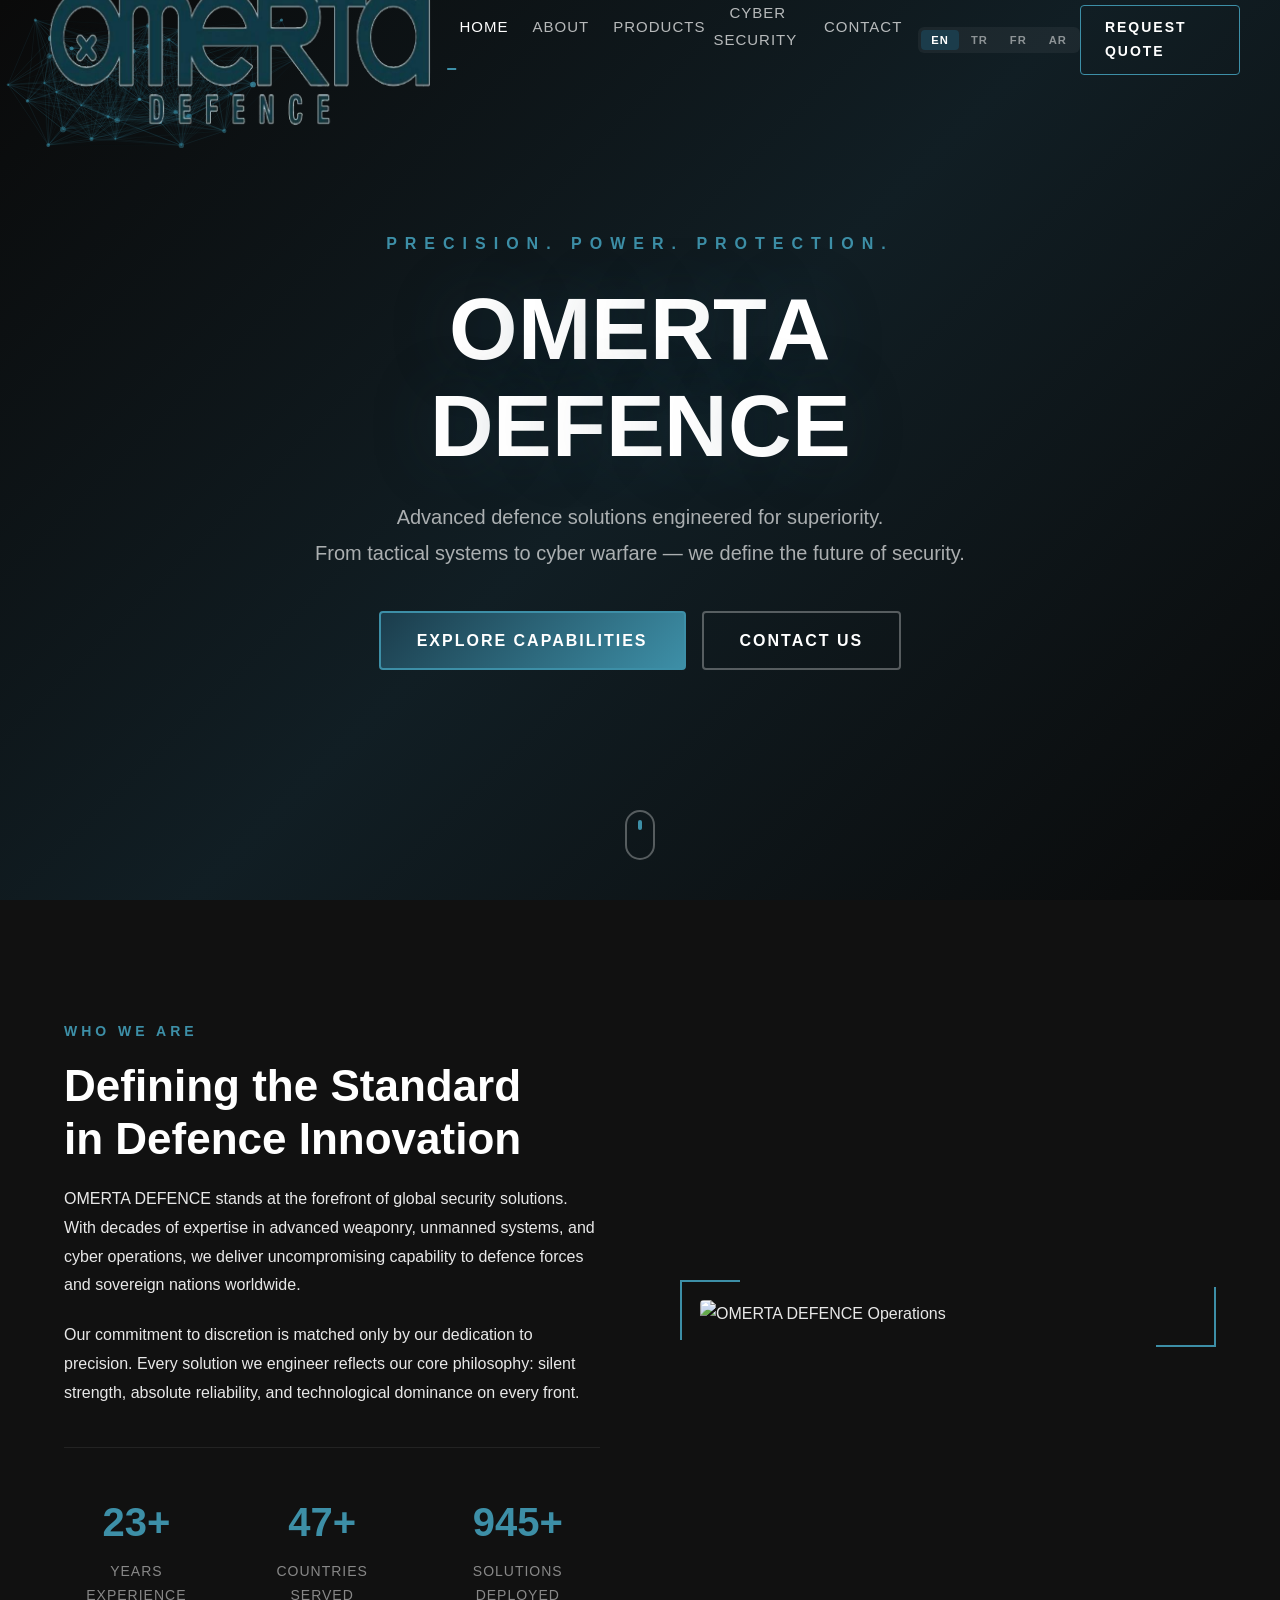
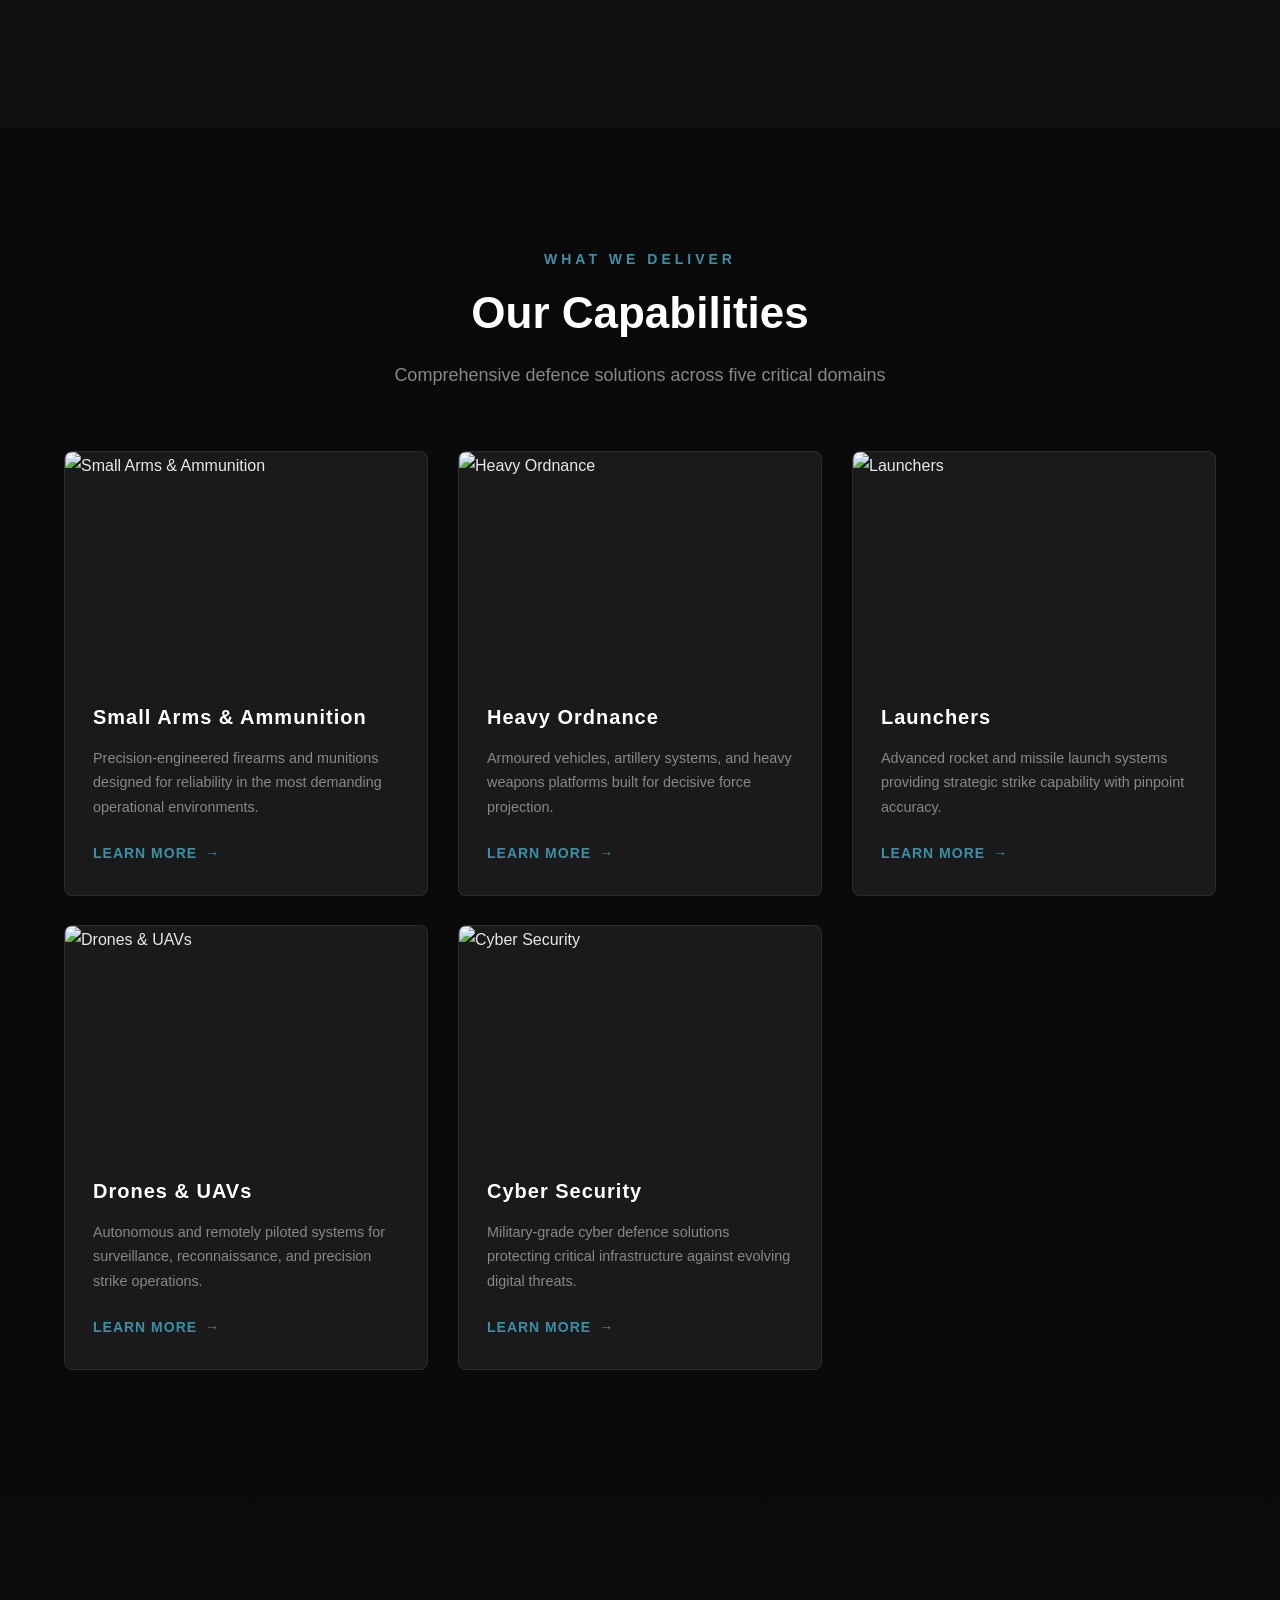
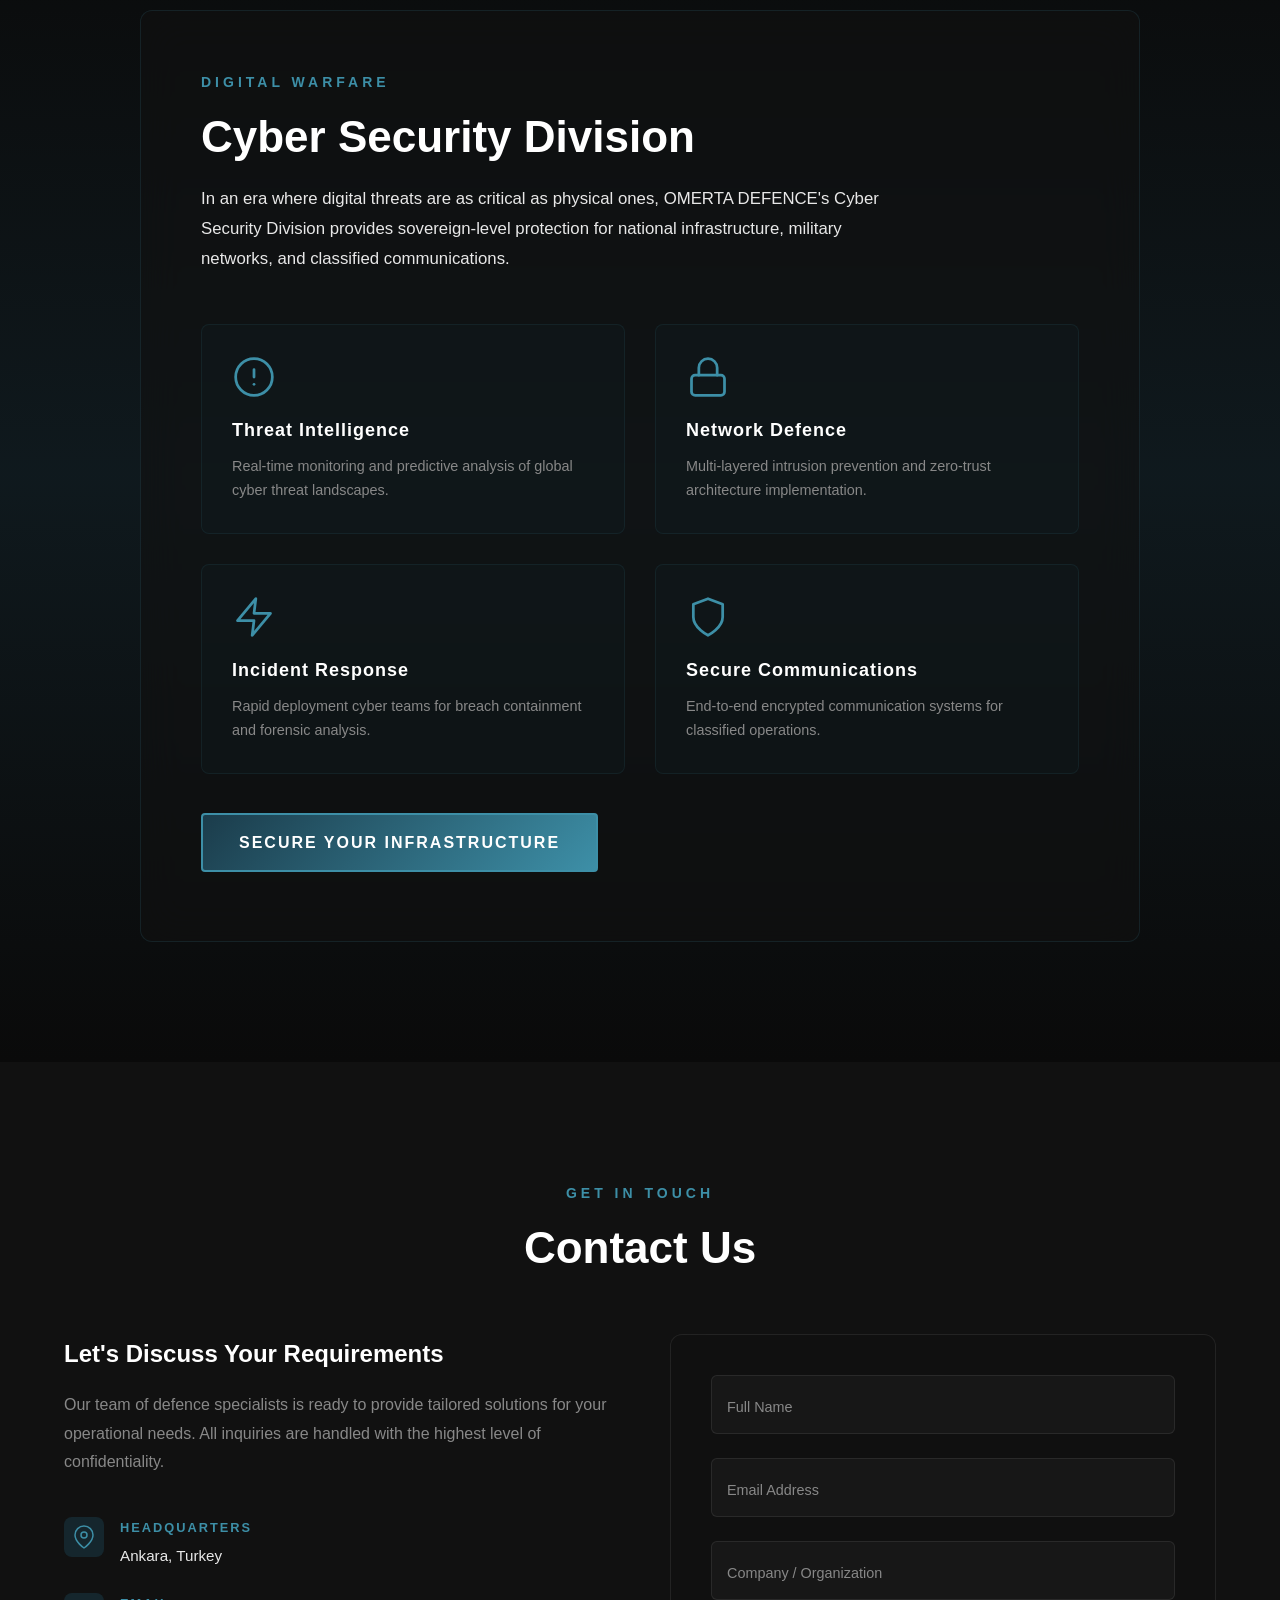
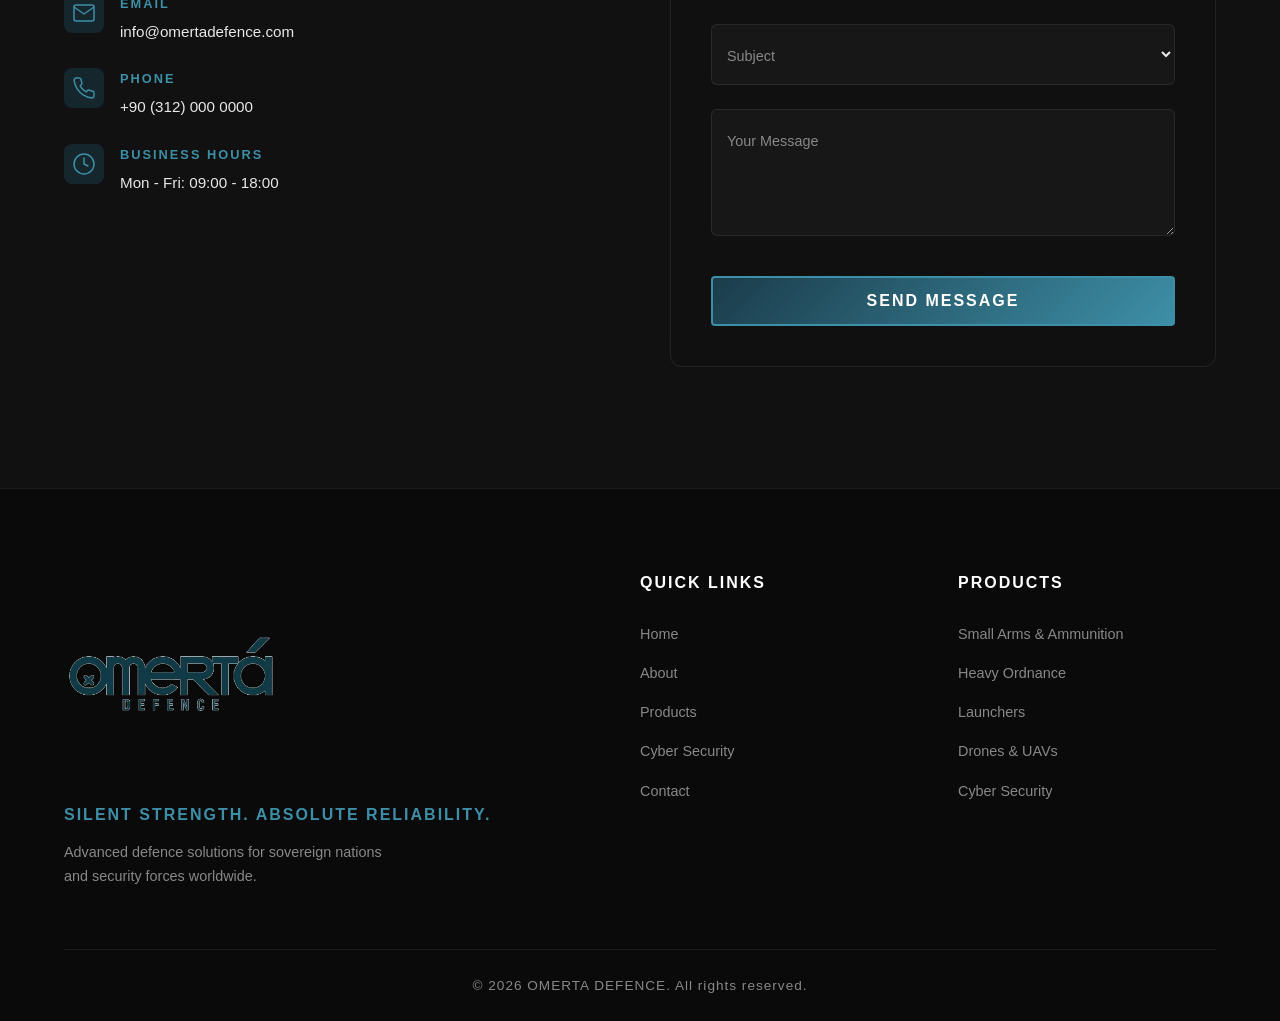
==== commit 0d03d684: "Complete full-page i18n translation support and triple logo sizes Add data-i18n-html support for ele" ====
--- a/index.html
+++ b/index.html
@@ -83,8 +83,8 @@
 
         <div class="hero-content">
             <p class="hero-preheading reveal-up" data-i18n="hero.preheading">PRECISION. POWER. PROTECTION.</p>
-            <h1 class="hero-title reveal-up delay-1">OMERTA<br>DEFENCE</h1>
-            <p class="hero-subtitle reveal-up delay-2">Advanced defence solutions engineered for superiority.<br>From tactical systems to cyber warfare — we define the future of security.</p>
+            <h1 class="hero-title reveal-up delay-1" data-i18n-html="hero.title">OMERTA<br>DEFENCE</h1>
+            <p class="hero-subtitle reveal-up delay-2" data-i18n-html="hero.subtitle">Advanced defence solutions engineered for superiority.<br>From tactical systems to cyber warfare — we define the future of security.</p>
             <div class="hero-buttons reveal-up delay-3">
                 <a href="#products" class="btn btn-primary" data-i18n="hero.btn1">Explore Capabilities</a>
                 <a href="#contact" class="btn btn-outline" data-i18n="hero.btn2">Contact Us</a>
@@ -103,24 +103,24 @@
                 <div class="about-text">
                     <p class="section-label reveal-up" data-i18n="about.label">WHO WE ARE</p>
                     <h2 class="section-title reveal-up delay-1" data-i18n="about.title">Defining the Standard in Defence Innovation</h2>
-                    <p class="about-description reveal-up delay-2">
+                    <p class="about-description reveal-up delay-2" data-i18n="about.desc1">
                         OMERTA DEFENCE stands at the forefront of global security solutions. With decades of expertise in advanced weaponry, unmanned systems, and cyber operations, we deliver uncompromising capability to defence forces and sovereign nations worldwide.
                     </p>
-                    <p class="about-description reveal-up delay-2">
+                    <p class="about-description reveal-up delay-2" data-i18n="about.desc2">
                         Our commitment to discretion is matched only by our dedication to precision. Every solution we engineer reflects our core philosophy: silent strength, absolute reliability, and technological dominance on every front.
                     </p>
                     <div class="about-stats reveal-up delay-3">
                         <div class="stat">
                             <span class="stat-number" data-target="25">0</span><span class="stat-suffix">+</span>
-                            <span class="stat-label">Years Experience</span>
+                            <span class="stat-label" data-i18n="about.stats.years">Years Experience</span>
                         </div>
                         <div class="stat">
                             <span class="stat-number" data-target="50">0</span><span class="stat-suffix">+</span>
-                            <span class="stat-label">Countries Served</span>
+                            <span class="stat-label" data-i18n="about.stats.countries">Countries Served</span>
                         </div>
                         <div class="stat">
                             <span class="stat-number" data-target="1000">0</span><span class="stat-suffix">+</span>
-                            <span class="stat-label">Solutions Deployed</span>
+                            <span class="stat-label" data-i18n="about.stats.solutions">Solutions Deployed</span>
                         </div>
                     </div>
                 </div>
@@ -208,7 +208,7 @@
             <div class="cyber-panel">
                 <p class="section-label reveal-up" data-i18n="cyber.label">DIGITAL WARFARE</p>
                 <h2 class="section-title reveal-up delay-1" data-i18n="cyber.title">Cyber Security Division</h2>
-                <p class="cyber-description reveal-up delay-2">
+                <p class="cyber-description reveal-up delay-2" data-i18n="cyber.desc">
                     In an era where digital threats are as critical as physical ones, OMERTA DEFENCE's Cyber Security Division provides sovereign-level protection for national infrastructure, military networks, and classified communications.
                 </p>
 
@@ -221,8 +221,8 @@
                                 <line x1="12" y1="16" x2="12.01" y2="16"/>
                             </svg>
                         </div>
-                        <h4 class="feature-title">Threat Intelligence</h4>
-                        <p class="feature-text">Real-time monitoring and predictive analysis of global cyber threat landscapes.</p>
+                        <h4 class="feature-title" data-i18n="cyber.feat1.title">Threat Intelligence</h4>
+                        <p class="feature-text" data-i18n="cyber.feat1.text">Real-time monitoring and predictive analysis of global cyber threat landscapes.</p>
                     </div>
 
                     <div class="cyber-feature reveal-up delay-2">
@@ -232,8 +232,8 @@
                                 <path d="M7 11V7a5 5 0 0 1 10 0v4"/>
                             </svg>
                         </div>
-                        <h4 class="feature-title">Network Defence</h4>
-                        <p class="feature-text">Multi-layered intrusion prevention and zero-trust architecture implementation.</p>
+                        <h4 class="feature-title" data-i18n="cyber.feat2.title">Network Defence</h4>
+                        <p class="feature-text" data-i18n="cyber.feat2.text">Multi-layered intrusion prevention and zero-trust architecture implementation.</p>
                     </div>
 
                     <div class="cyber-feature reveal-up delay-3">
@@ -242,8 +242,8 @@
                                 <polygon points="13 2 3 14 12 14 11 22 21 10 12 10 13 2"/>
                             </svg>
                         </div>
-                        <h4 class="feature-title">Incident Response</h4>
-                        <p class="feature-text">Rapid deployment cyber teams for breach containment and forensic analysis.</p>
+                        <h4 class="feature-title" data-i18n="cyber.feat3.title">Incident Response</h4>
+                        <p class="feature-text" data-i18n="cyber.feat3.text">Rapid deployment cyber teams for breach containment and forensic analysis.</p>
                     </div>
 
                     <div class="cyber-feature reveal-up delay-4">
@@ -252,8 +252,8 @@
                                 <path d="M12 22s8-4 8-10V5l-8-3-8 3v7c0 6 8 10 8 10z"/>
                             </svg>
                         </div>
-                        <h4 class="feature-title">Secure Communications</h4>
-                        <p class="feature-text">End-to-end encrypted communication systems for classified operations.</p>
+                        <h4 class="feature-title" data-i18n="cyber.feat4.title">Secure Communications</h4>
+                        <p class="feature-text" data-i18n="cyber.feat4.text">End-to-end encrypted communication systems for classified operations.</p>
                     </div>
                 </div>
 
@@ -270,8 +270,8 @@
 
             <div class="contact-grid">
                 <div class="contact-info reveal-left delay-2">
-                    <h3 class="contact-heading">Let's Discuss Your Requirements</h3>
-                    <p class="contact-description">Our team of defence specialists is ready to provide tailored solutions for your operational needs. All inquiries are handled with the highest level of confidentiality.</p>
+                    <h3 class="contact-heading" data-i18n="contact.heading">Let's Discuss Your Requirements</h3>
+                    <p class="contact-description" data-i18n="contact.desc">Our team of defence specialists is ready to provide tailored solutions for your operational needs. All inquiries are handled with the highest level of confidentiality.</p>
 
                     <div class="contact-details">
                         <div class="contact-item">
@@ -380,8 +380,8 @@
             <div class="footer-grid">
                 <div class="footer-brand">
                     <img src="assets/images/logo.png" alt="OMERTA DEFENCE" class="footer-logo">
-                    <p class="footer-tagline">Silent Strength. Absolute Reliability.</p>
-                    <p class="footer-text">Advanced defence solutions for sovereign nations and security forces worldwide.</p>
+                    <p class="footer-tagline" data-i18n="footer.tagline">Silent Strength. Absolute Reliability.</p>
+                    <p class="footer-text" data-i18n="footer.text">Advanced defence solutions for sovereign nations and security forces worldwide.</p>
                 </div>
 
                 <div class="footer-links">
@@ -408,7 +408,7 @@
             </div>
 
             <div class="footer-bottom">
-                <p>&copy; 2026 OMERTA DEFENCE. All rights reserved.</p>
+                <p data-i18n-html="footer.copyright">&copy; 2026 OMERTA DEFENCE. All rights reserved.</p>
             </div>
         </div>
     </footer>
--- a/css/styles.css
+++ b/css/styles.css
@@ -191,7 +191,7 @@
 }
 
 .nav-logo img {
-    height: 180px;
+    height: 540px;
     width: auto;
     filter: drop-shadow(0 0 8px rgba(61, 143, 167, 0.3));
     animation: logoEntrance 1.2s cubic-bezier(0.16, 1, 0.3, 1) forwards,
@@ -981,7 +981,7 @@
 }
 
 .footer-logo {
-    height: 72px;
+    height: 216px;
     width: auto;
     margin-bottom: 16px;
 }
@@ -1069,8 +1069,8 @@
 }
 
 .loading-logo {
-    width: 140px;
-    height: 140px;
+    width: 420px;
+    height: 420px;
     object-fit: contain;
     margin: 0 auto 24px;
     animation: loadingPulse 1.5s ease-in-out infinite;
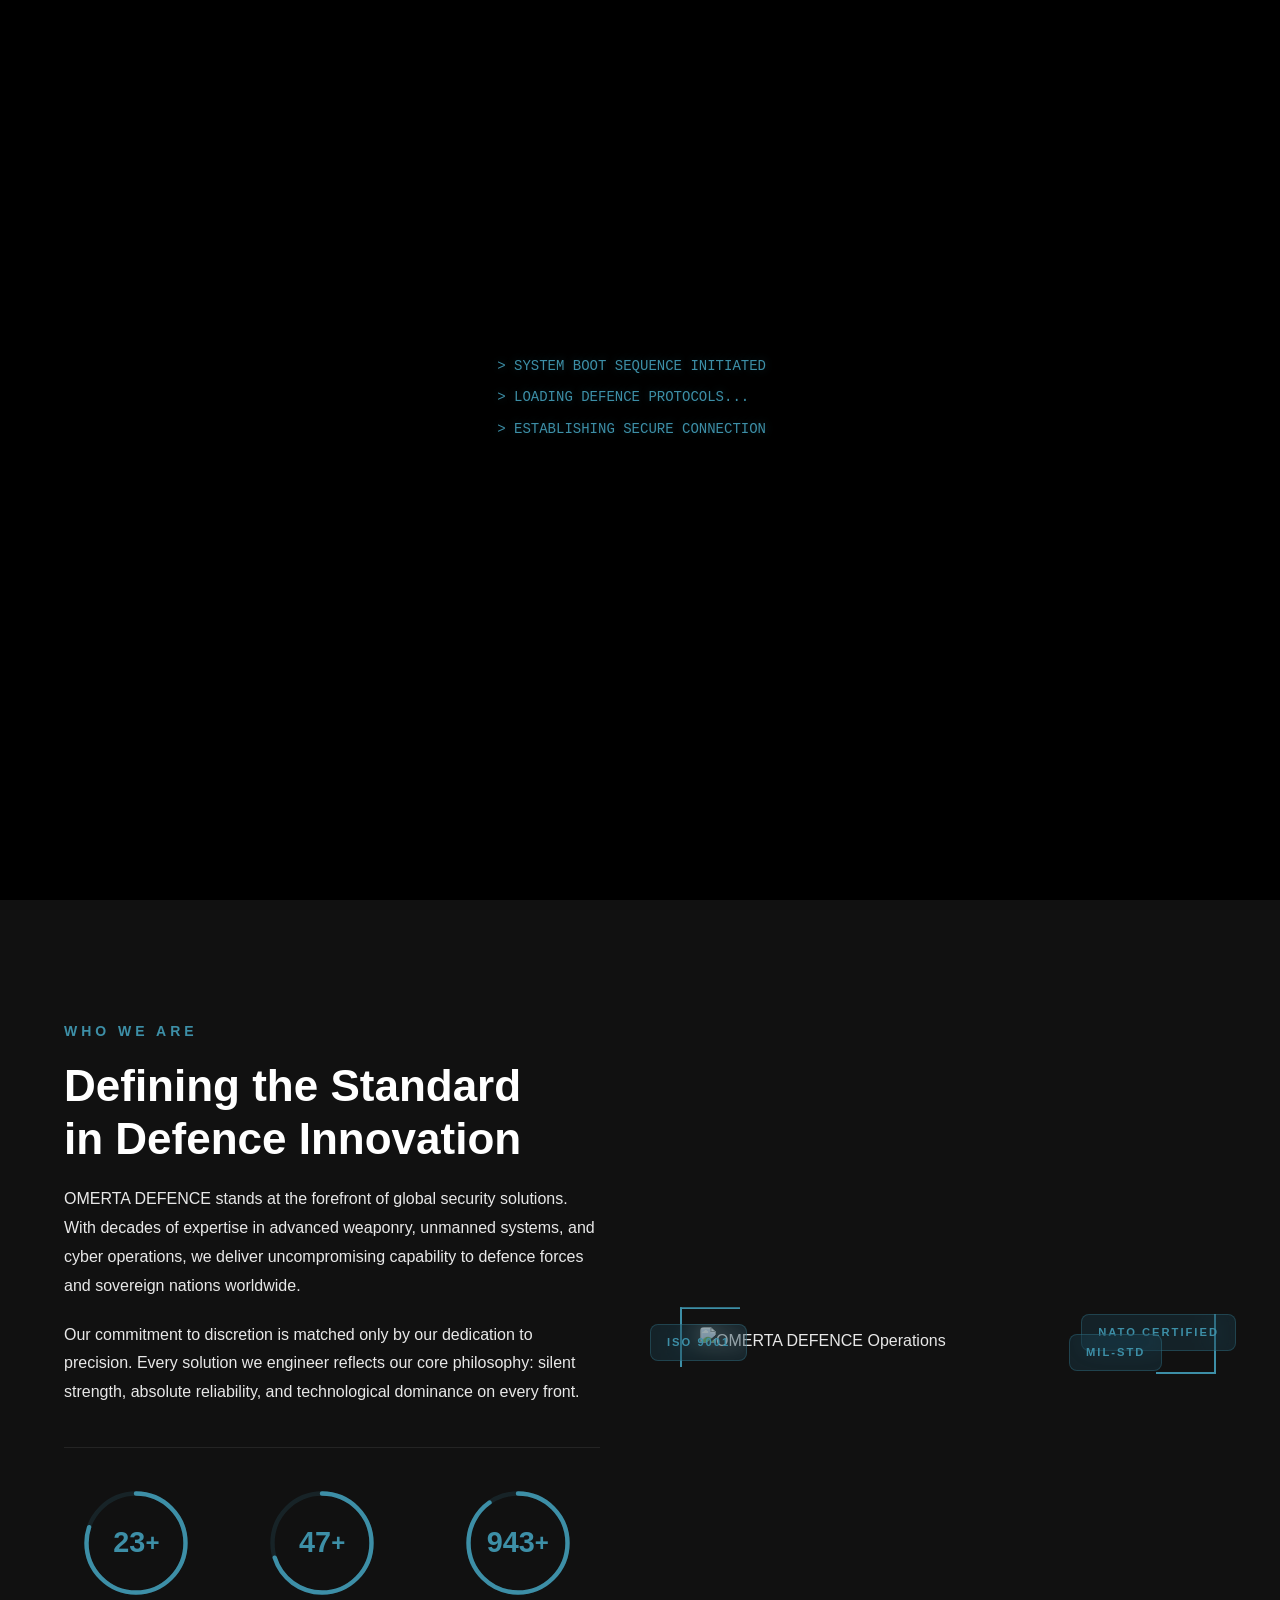
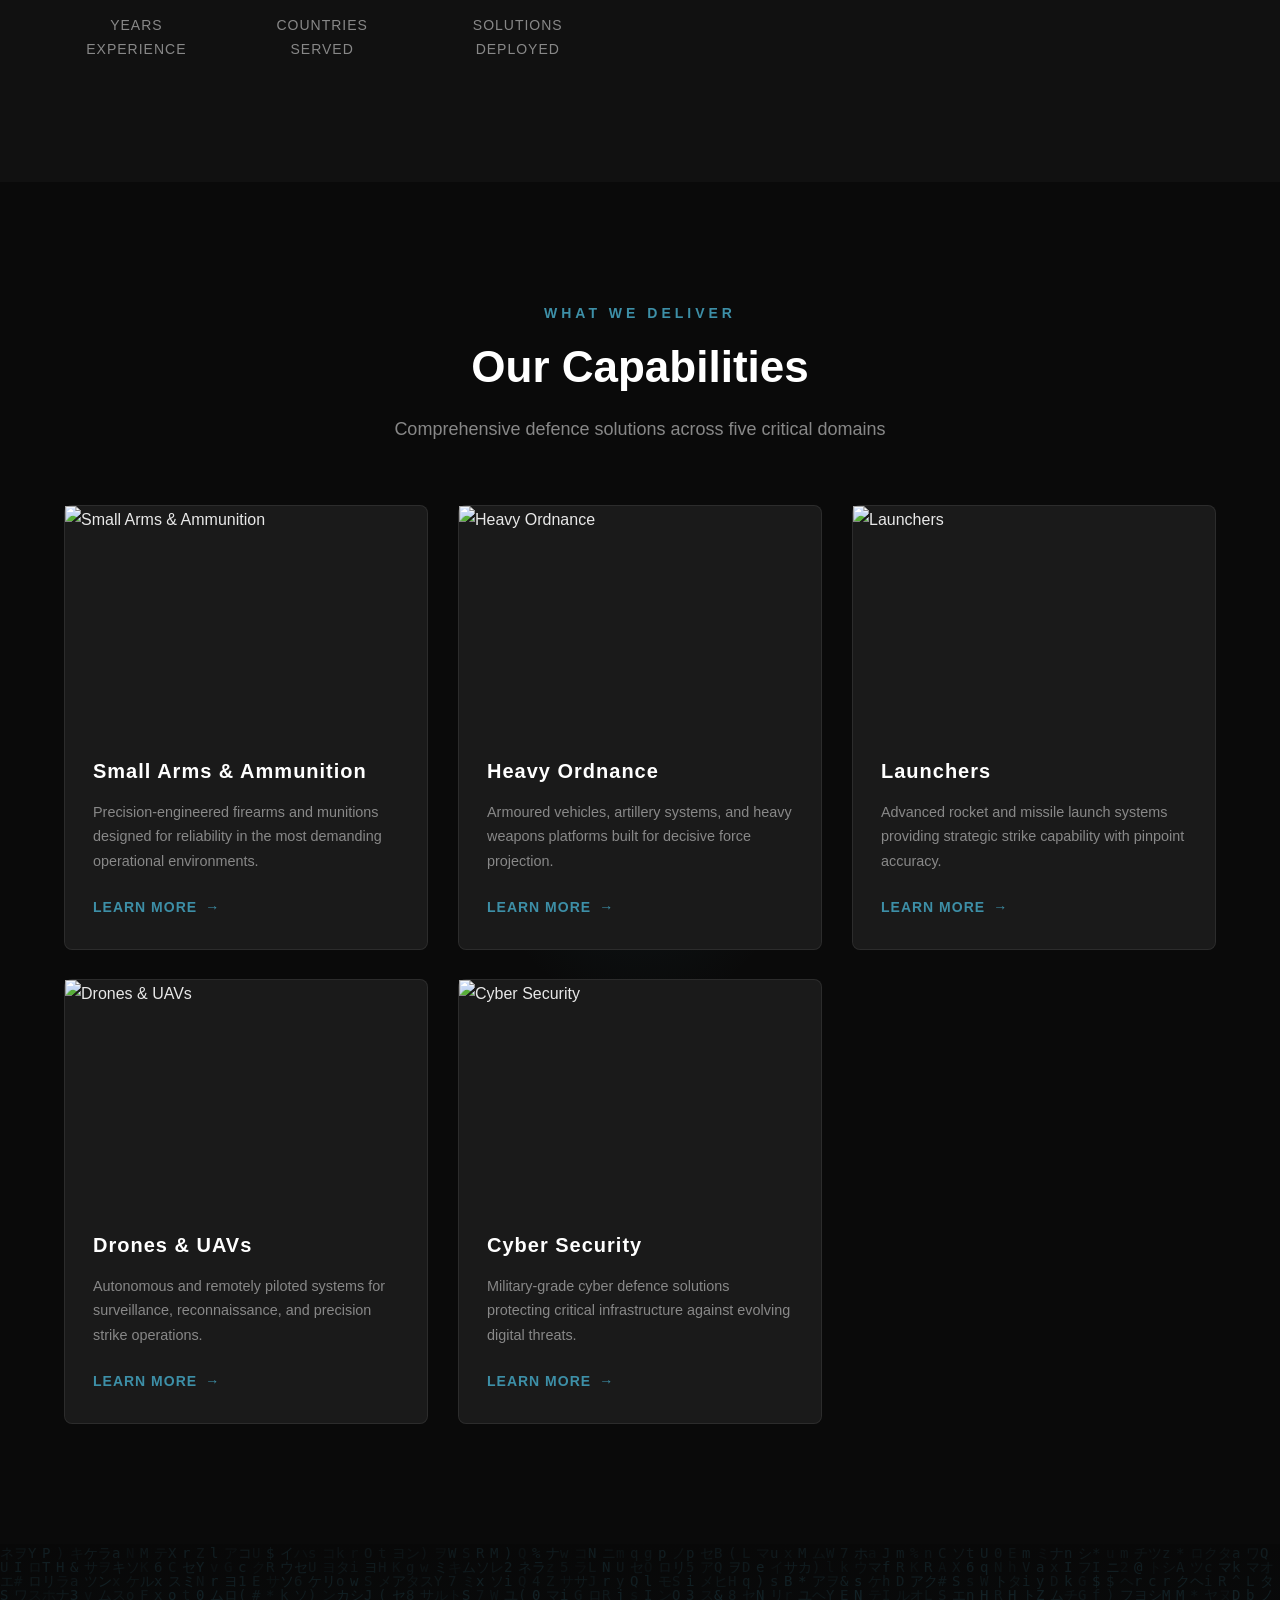
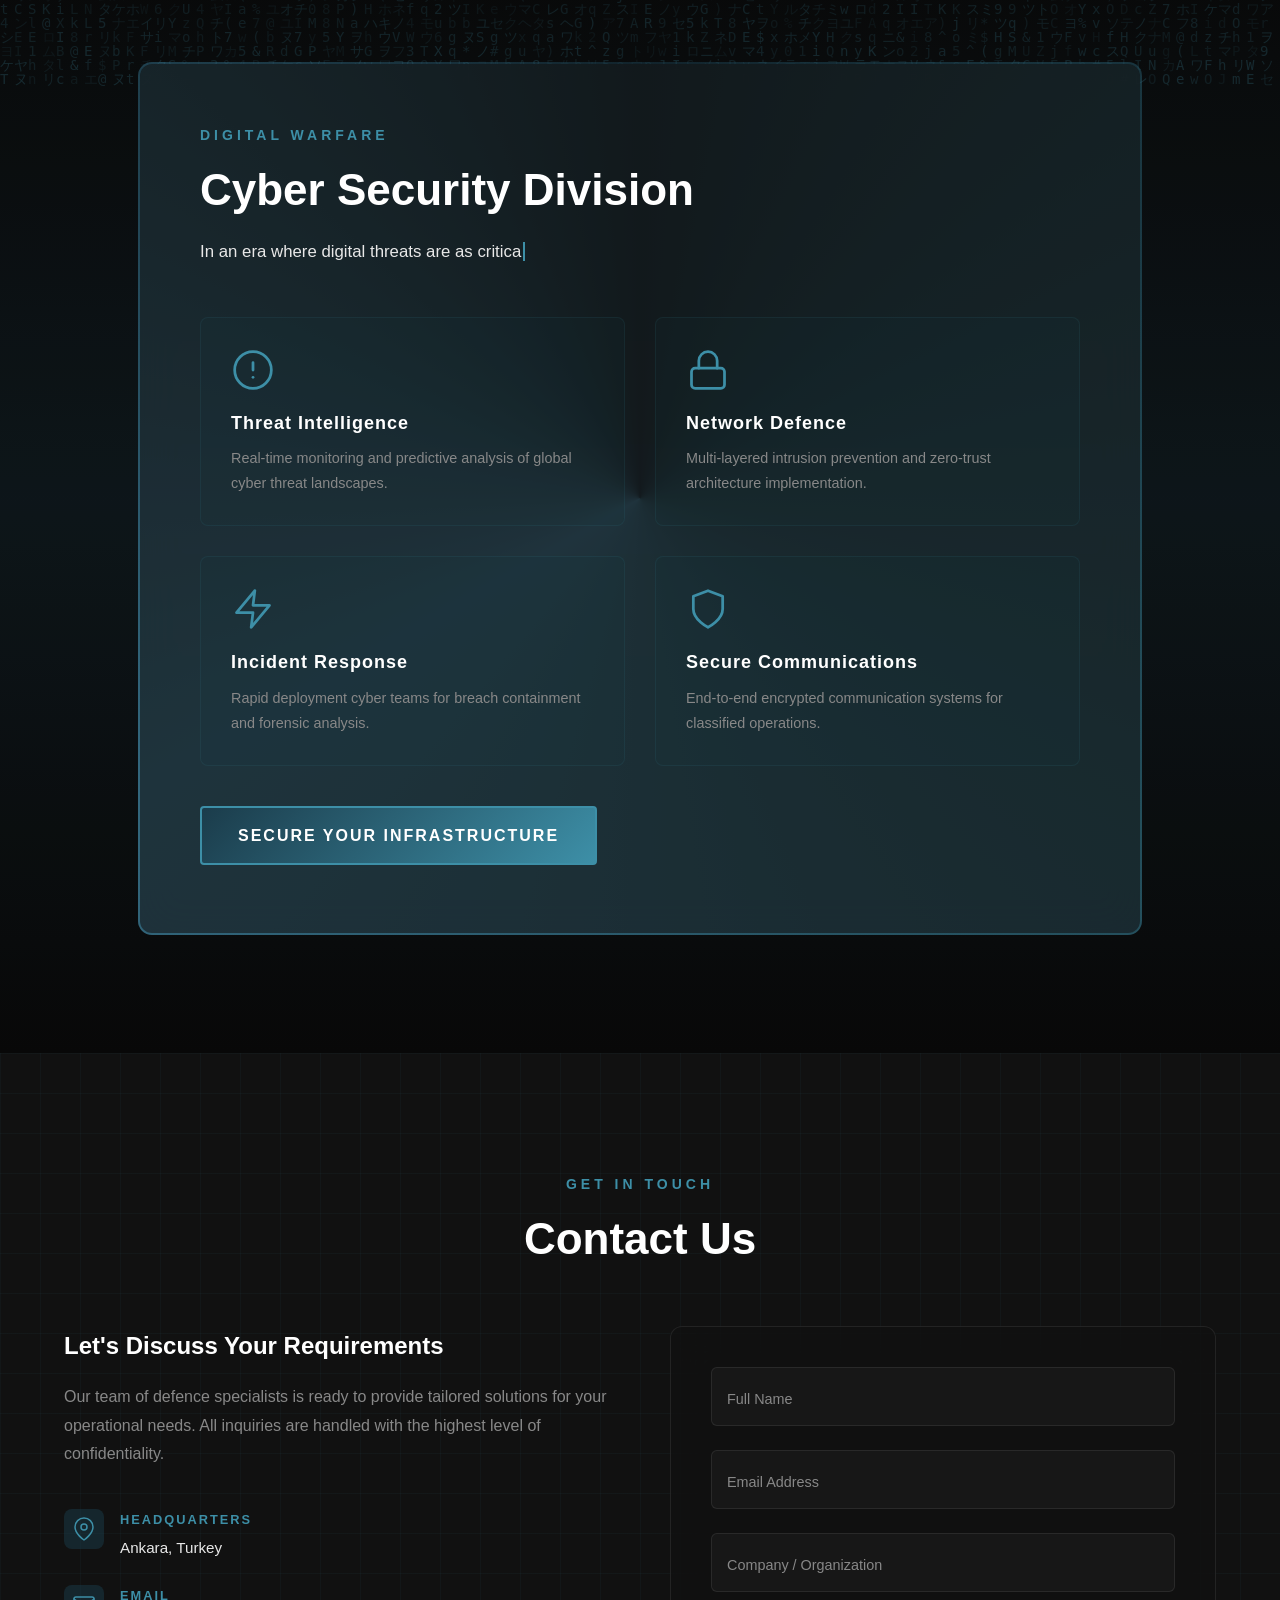
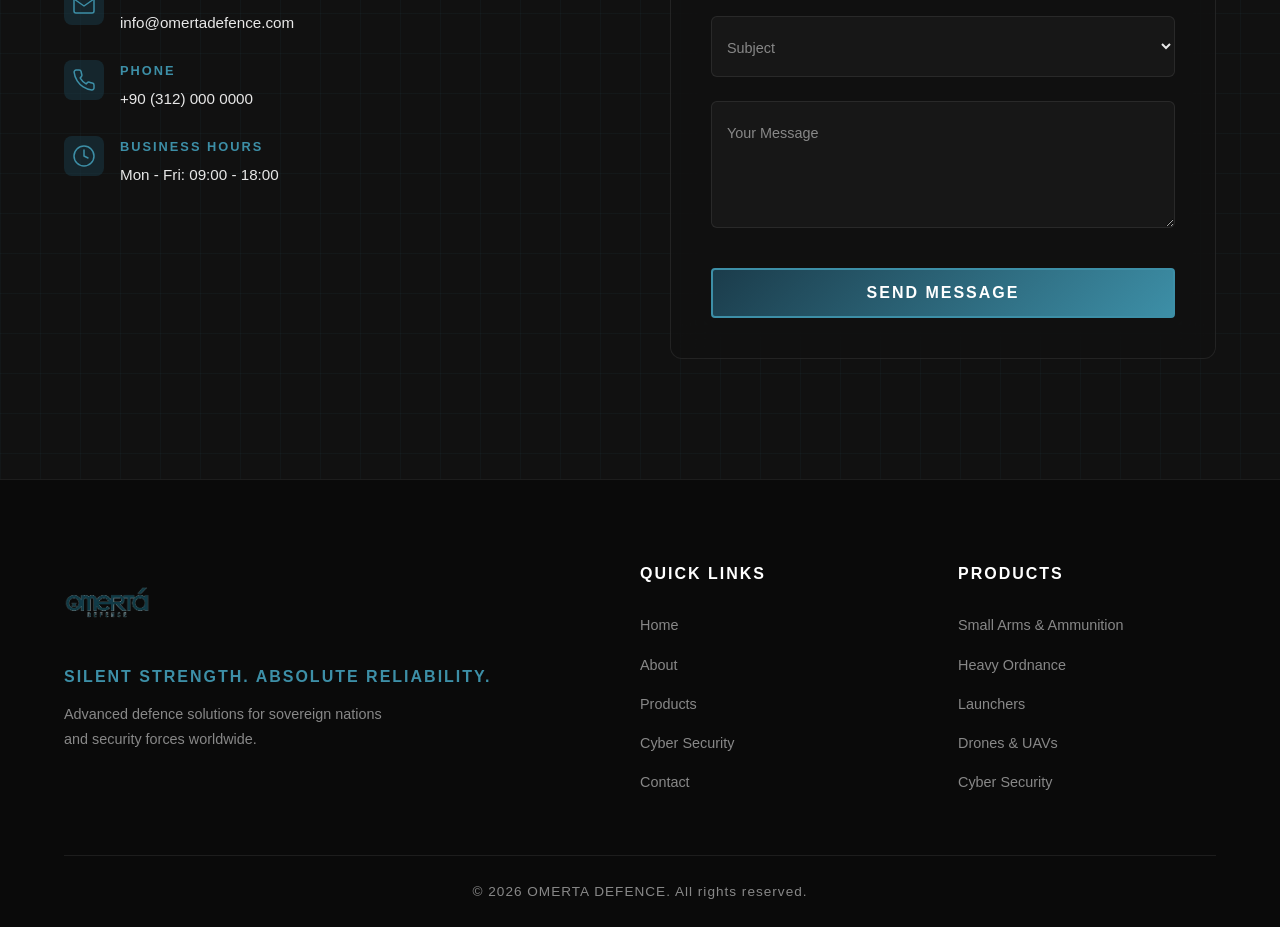
==== commit e4c215ff: "Add cinematic redesign: bullet transition, hero video, 3D cards, custom cursor, and fix section head" ====
--- a/index.html
+++ b/index.html
@@ -5,7 +5,7 @@
     <meta name="viewport" content="width=device-width, initial-scale=1.0">
     <title>OMERTA DEFENCE | Precision. Power. Protection.</title>
     <meta name="description" content="OMERTA DEFENCE - Leading provider of advanced defence solutions including Small Arms, Heavy Ordnance, Launchers, Drones & UAVs, and Cyber Security.">
-    <meta http-equiv="Content-Security-Policy" content="default-src 'self'; script-src 'self'; style-src 'self' 'unsafe-inline' https://fonts.googleapis.com; font-src https://fonts.gstatic.com; img-src 'self' https://images.unsplash.com https://*.unsplash.com data:; connect-src 'self';">
+    <meta http-equiv="Content-Security-Policy" content="default-src 'self'; script-src 'self' 'unsafe-inline'; style-src 'self' 'unsafe-inline' https://fonts.googleapis.com; font-src https://fonts.gstatic.com; img-src 'self' https://images.unsplash.com https://*.unsplash.com data:; connect-src 'self'; media-src 'self' https://videos.pexels.com https://*.pixabay.com blob:;">
 
     <!-- Google Fonts -->
     <link rel="preconnect" href="https://fonts.googleapis.com">
@@ -17,6 +17,46 @@
     <link rel="stylesheet" href="css/animations.css">
 </head>
 <body>
+
+    <!-- ========== CUSTOM CURSOR ========== -->
+    <div class="cursor-ring" id="cursorRing"></div>
+    <div class="cursor-dot" id="cursorDot"></div>
+
+    <!-- ========== BULLET TRANSITION ========== -->
+    <div class="bullet-transition" id="bulletTransition">
+        <div class="bullet-shell">
+            <div class="bullet-body"></div>
+            <div class="bullet-tip"></div>
+        </div>
+        <div class="bullet-flash"></div>
+        <div class="bullet-smoke" id="bulletSmoke"></div>
+        <div class="bullet-trails">
+            <div class="bullet-trail trail-1"></div>
+            <div class="bullet-trail trail-2"></div>
+            <div class="bullet-trail trail-3"></div>
+        </div>
+        <div class="bullet-impact" id="bulletImpact">
+            <div class="impact-ring"></div>
+            <div class="impact-ring ring-2"></div>
+            <div class="impact-sparks" id="impactSparks"></div>
+        </div>
+        <div class="bullet-shutter" id="bulletShutter">
+            <div class="shutter-top"></div>
+            <div class="shutter-bottom"></div>
+        </div>
+    </div>
+
+    <!-- ========== BOOT TERMINAL ========== -->
+    <div class="boot-terminal" id="bootTerminal">
+        <div class="boot-lines">
+            <div class="boot-line">> SYSTEM BOOT SEQUENCE INITIATED</div>
+            <div class="boot-line">> LOADING DEFENCE PROTOCOLS...</div>
+            <div class="boot-line">> ESTABLISHING SECURE CONNECTION</div>
+            <div class="boot-line">> OMERTA ENCRYPTION LAYER: ACTIVE</div>
+            <div class="boot-line">> THREAT ASSESSMENT MODULE: ONLINE</div>
+            <div class="boot-line">> ALL SYSTEMS OPERATIONAL</div>
+        </div>
+    </div>
 
     <!-- ========== LOADING SCREEN ========== -->
     <div class="loading-screen" id="loadingScreen">
@@ -53,7 +93,7 @@
                 <button class="lang-btn" data-lang="ar">AR</button>
             </div>
 
-            <a href="#contact" class="nav-cta" data-i18n="nav.quote">Request Quote</a>
+            <a href="#contact" class="nav-cta magnetic-btn" data-i18n="nav.quote">Request Quote</a>
 
             <button class="hamburger" id="hamburger" aria-label="Toggle menu">
                 <span class="hamburger-line"></span>
@@ -78,16 +118,19 @@
     <!-- ========== HERO SECTION ========== -->
     <section class="hero" id="hero">
         <div class="hero-bg" style="background-image: url('https://images.unsplash.com/photo-1534642960519-11ad79bc19df?w=1920&q=80')"></div>
+        <video class="hero-video" id="heroVideo" autoplay muted loop playsinline poster="https://images.unsplash.com/photo-1534642960519-11ad79bc19df?w=1920&q=80">
+            <source src="https://videos.pexels.com/video-files/13721791/13721791-hd_1920_1080_60fps.mp4" type="video/mp4">
+        </video>
         <div class="hero-overlay"></div>
         <canvas class="hero-particles" id="particleCanvas"></canvas>
 
         <div class="hero-content">
-            <p class="hero-preheading reveal-up" data-i18n="hero.preheading">PRECISION. POWER. PROTECTION.</p>
-            <h1 class="hero-title reveal-up delay-1" data-i18n-html="hero.title">OMERTA<br>DEFENCE</h1>
-            <p class="hero-subtitle reveal-up delay-2" data-i18n-html="hero.subtitle">Advanced defence solutions engineered for superiority.<br>From tactical systems to cyber warfare — we define the future of security.</p>
-            <div class="hero-buttons reveal-up delay-3">
-                <a href="#products" class="btn btn-primary" data-i18n="hero.btn1">Explore Capabilities</a>
-                <a href="#contact" class="btn btn-outline" data-i18n="hero.btn2">Contact Us</a>
+            <p class="hero-preheading reveal-clip" data-i18n="hero.preheading">PRECISION. POWER. PROTECTION.</p>
+            <h1 class="hero-title reveal-clip delay-1" data-i18n-html="hero.title">OMERTA<br>DEFENCE</h1>
+            <p class="hero-subtitle reveal-clip delay-2" data-i18n-html="hero.subtitle">Advanced defence solutions engineered for superiority.<br>From tactical systems to cyber warfare — we define the future of security.</p>
+            <div class="hero-buttons reveal-clip delay-3">
+                <a href="#products" class="btn btn-primary magnetic-btn" data-i18n="hero.btn1">Explore Capabilities</a>
+                <a href="#contact" class="btn btn-outline magnetic-btn" data-i18n="hero.btn2">Contact Us</a>
             </div>
         </div>
 
@@ -111,23 +154,51 @@
                     </p>
                     <div class="about-stats reveal-up delay-3">
                         <div class="stat">
-                            <span class="stat-number" data-target="25">0</span><span class="stat-suffix">+</span>
+                            <div class="stat-ring">
+                                <svg viewBox="0 0 100 100">
+                                    <circle class="stat-ring-bg" cx="50" cy="50" r="45"/>
+                                    <circle class="stat-ring-fill" cx="50" cy="50" r="45" data-percent="80"/>
+                                </svg>
+                                <div class="stat-ring-inner">
+                                    <span class="stat-number" data-target="25">0</span><span class="stat-suffix">+</span>
+                                </div>
+                            </div>
                             <span class="stat-label" data-i18n="about.stats.years">Years Experience</span>
                         </div>
                         <div class="stat">
-                            <span class="stat-number" data-target="50">0</span><span class="stat-suffix">+</span>
+                            <div class="stat-ring">
+                                <svg viewBox="0 0 100 100">
+                                    <circle class="stat-ring-bg" cx="50" cy="50" r="45"/>
+                                    <circle class="stat-ring-fill" cx="50" cy="50" r="45" data-percent="70"/>
+                                </svg>
+                                <div class="stat-ring-inner">
+                                    <span class="stat-number" data-target="50">0</span><span class="stat-suffix">+</span>
+                                </div>
+                            </div>
                             <span class="stat-label" data-i18n="about.stats.countries">Countries Served</span>
                         </div>
                         <div class="stat">
-                            <span class="stat-number" data-target="1000">0</span><span class="stat-suffix">+</span>
+                            <div class="stat-ring">
+                                <svg viewBox="0 0 100 100">
+                                    <circle class="stat-ring-bg" cx="50" cy="50" r="45"/>
+                                    <circle class="stat-ring-fill" cx="50" cy="50" r="45" data-percent="90"/>
+                                </svg>
+                                <div class="stat-ring-inner">
+                                    <span class="stat-number" data-target="1000">0</span><span class="stat-suffix">+</span>
+                                </div>
+                            </div>
                             <span class="stat-label" data-i18n="about.stats.solutions">Solutions Deployed</span>
                         </div>
                     </div>
                 </div>
-                <div class="about-image reveal-right delay-2">
+                <div class="about-image reveal-focus delay-2">
                     <div class="image-frame">
                         <img src="https://images.unsplash.com/photo-1579912437766-7896df6d3cd3?w=800&q=80" alt="OMERTA DEFENCE Operations" loading="lazy">
                     </div>
+                    <!-- Floating Badges -->
+                    <div class="floating-badge badge-1" data-parallax-speed="0.05">NATO CERTIFIED</div>
+                    <div class="floating-badge badge-2" data-parallax-speed="-0.03">ISO 9001</div>
+                    <div class="floating-badge badge-3" data-parallax-speed="0.04">MIL-STD</div>
                 </div>
             </div>
         </div>
@@ -140,59 +211,104 @@
             <h2 class="section-title text-center reveal-up delay-1" data-i18n="products.title">Our Capabilities</h2>
             <p class="section-subtitle text-center reveal-up delay-2" data-i18n="products.subtitle">Comprehensive defence solutions across five critical domains</p>
 
-            <div class="products-grid">
-                <div class="product-card reveal-up delay-1">
-                    <div class="card-image">
-                        <img src="https://images.unsplash.com/photo-1595590424283-b8f17842773f?w=600&q=80" alt="Small Arms & Ammunition" loading="lazy">
-                    </div>
-                    <div class="card-content">
-                        <h3 class="card-title" data-i18n="card.smallArms.title">Small Arms & Ammunition</h3>
-                        <p class="card-text" data-i18n="card.smallArms.text">Precision-engineered firearms and munitions designed for reliability in the most demanding operational environments.</p>
-                        <a href="#/products/small-arms" class="card-link"><span data-i18n="products.learnMore">Learn More</span> <span>&rarr;</span></a>
-                    </div>
-                </div>
-
-                <div class="product-card reveal-up delay-2">
-                    <div class="card-image">
-                        <img src="https://images.unsplash.com/photo-1563396983906-b3795482a59a?w=600&q=80" alt="Heavy Ordnance" loading="lazy">
-                    </div>
-                    <div class="card-content">
-                        <h3 class="card-title" data-i18n="card.heavyOrdnance.title">Heavy Ordnance</h3>
-                        <p class="card-text" data-i18n="card.heavyOrdnance.text">Armoured vehicles, artillery systems, and heavy weapons platforms built for decisive force projection.</p>
-                        <a href="#/products/heavy-ordnance" class="card-link"><span data-i18n="products.learnMore">Learn More</span> <span>&rarr;</span></a>
-                    </div>
-                </div>
-
-                <div class="product-card reveal-up delay-3">
-                    <div class="card-image">
-                        <img src="https://images.unsplash.com/photo-1457364559154-aa2644600ebb?w=600&q=80" alt="Launchers" loading="lazy">
-                    </div>
-                    <div class="card-content">
-                        <h3 class="card-title" data-i18n="card.launchers.title">Launchers</h3>
-                        <p class="card-text" data-i18n="card.launchers.text">Advanced rocket and missile launch systems providing strategic strike capability with pinpoint accuracy.</p>
-                        <a href="#/products/launchers" class="card-link"><span data-i18n="products.learnMore">Learn More</span> <span>&rarr;</span></a>
-                    </div>
-                </div>
-
-                <div class="product-card reveal-up delay-1">
-                    <div class="card-image">
-                        <img src="https://images.unsplash.com/photo-1508614589041-895b88991e3e?w=600&q=80" alt="Drones & UAVs" loading="lazy">
-                    </div>
-                    <div class="card-content">
-                        <h3 class="card-title" data-i18n="card.drones.title">Drones & UAVs</h3>
-                        <p class="card-text" data-i18n="card.drones.text">Autonomous and remotely piloted systems for surveillance, reconnaissance, and precision strike operations.</p>
-                        <a href="#/products/drones" class="card-link"><span data-i18n="products.learnMore">Learn More</span> <span>&rarr;</span></a>
-                    </div>
-                </div>
-
-                <div class="product-card reveal-up delay-2">
-                    <div class="card-image">
-                        <img src="https://images.unsplash.com/photo-1526374965328-7f61d4dc18c5?w=600&q=80" alt="Cyber Security" loading="lazy">
-                    </div>
-                    <div class="card-content">
-                        <h3 class="card-title" data-i18n="card.cyber.title">Cyber Security</h3>
-                        <p class="card-text" data-i18n="card.cyber.text">Military-grade cyber defence solutions protecting critical infrastructure against evolving digital threats.</p>
-                        <a href="#/products/cyber" class="card-link"><span data-i18n="products.learnMore">Learn More</span> <span>&rarr;</span></a>
+            <div class="products-grid" id="productsGrid">
+                <div class="product-card reveal-3d delay-1">
+                    <div class="card-inner">
+                        <div class="card-front">
+                            <div class="card-image">
+                                <img src="https://images.unsplash.com/photo-1595590424283-b8f17842773f?w=600&q=80" alt="Small Arms & Ammunition" loading="lazy">
+                            </div>
+                            <div class="card-content">
+                                <h3 class="card-title" data-i18n="card.smallArms.title">Small Arms & Ammunition</h3>
+                                <p class="card-text" data-i18n="card.smallArms.text">Precision-engineered firearms and munitions designed for reliability in the most demanding operational environments.</p>
+                                <a href="#/products/small-arms" class="card-link"><span data-i18n="products.learnMore">Learn More</span> <span>&rarr;</span></a>
+                            </div>
+                        </div>
+                        <div class="card-back">
+                            <h3 class="card-title" data-i18n="card.smallArms.title">Small Arms & Ammunition</h3>
+                            <p class="card-text" data-i18n="card.smallArms.text">Precision-engineered firearms and munitions designed for reliability in the most demanding operational environments.</p>
+                            <a href="#/products/small-arms" class="btn btn-primary btn-sm">View Details &rarr;</a>
+                        </div>
+                    </div>
+                </div>
+
+                <div class="product-card reveal-3d delay-2">
+                    <div class="card-inner">
+                        <div class="card-front">
+                            <div class="card-image">
+                                <img src="https://images.unsplash.com/photo-1563396983906-b3795482a59a?w=600&q=80" alt="Heavy Ordnance" loading="lazy">
+                            </div>
+                            <div class="card-content">
+                                <h3 class="card-title" data-i18n="card.heavyOrdnance.title">Heavy Ordnance</h3>
+                                <p class="card-text" data-i18n="card.heavyOrdnance.text">Armoured vehicles, artillery systems, and heavy weapons platforms built for decisive force projection.</p>
+                                <a href="#/products/heavy-ordnance" class="card-link"><span data-i18n="products.learnMore">Learn More</span> <span>&rarr;</span></a>
+                            </div>
+                        </div>
+                        <div class="card-back">
+                            <h3 class="card-title" data-i18n="card.heavyOrdnance.title">Heavy Ordnance</h3>
+                            <p class="card-text" data-i18n="card.heavyOrdnance.text">Armoured vehicles, artillery systems, and heavy weapons platforms built for decisive force projection.</p>
+                            <a href="#/products/heavy-ordnance" class="btn btn-primary btn-sm">View Details &rarr;</a>
+                        </div>
+                    </div>
+                </div>
+
+                <div class="product-card reveal-3d delay-3">
+                    <div class="card-inner">
+                        <div class="card-front">
+                            <div class="card-image">
+                                <img src="https://images.unsplash.com/photo-1457364559154-aa2644600ebb?w=600&q=80" alt="Launchers" loading="lazy">
+                            </div>
+                            <div class="card-content">
+                                <h3 class="card-title" data-i18n="card.launchers.title">Launchers</h3>
+                                <p class="card-text" data-i18n="card.launchers.text">Advanced rocket and missile launch systems providing strategic strike capability with pinpoint accuracy.</p>
+                                <a href="#/products/launchers" class="card-link"><span data-i18n="products.learnMore">Learn More</span> <span>&rarr;</span></a>
+                            </div>
+                        </div>
+                        <div class="card-back">
+                            <h3 class="card-title" data-i18n="card.launchers.title">Launchers</h3>
+                            <p class="card-text" data-i18n="card.launchers.text">Advanced rocket and missile launch systems providing strategic strike capability with pinpoint accuracy.</p>
+                            <a href="#/products/launchers" class="btn btn-primary btn-sm">View Details &rarr;</a>
+                        </div>
+                    </div>
+                </div>
+
+                <div class="product-card reveal-3d delay-1">
+                    <div class="card-inner">
+                        <div class="card-front">
+                            <div class="card-image">
+                                <img src="https://images.unsplash.com/photo-1508614589041-895b88991e3e?w=600&q=80" alt="Drones & UAVs" loading="lazy">
+                            </div>
+                            <div class="card-content">
+                                <h3 class="card-title" data-i18n="card.drones.title">Drones & UAVs</h3>
+                                <p class="card-text" data-i18n="card.drones.text">Autonomous and remotely piloted systems for surveillance, reconnaissance, and precision strike operations.</p>
+                                <a href="#/products/drones" class="card-link"><span data-i18n="products.learnMore">Learn More</span> <span>&rarr;</span></a>
+                            </div>
+                        </div>
+                        <div class="card-back">
+                            <h3 class="card-title" data-i18n="card.drones.title">Drones & UAVs</h3>
+                            <p class="card-text" data-i18n="card.drones.text">Autonomous and remotely piloted systems for surveillance, reconnaissance, and precision strike operations.</p>
+                            <a href="#/products/drones" class="btn btn-primary btn-sm">View Details &rarr;</a>
+                        </div>
+                    </div>
+                </div>
+
+                <div class="product-card reveal-3d delay-2">
+                    <div class="card-inner">
+                        <div class="card-front">
+                            <div class="card-image">
+                                <img src="https://images.unsplash.com/photo-1526374965328-7f61d4dc18c5?w=600&q=80" alt="Cyber Security" loading="lazy">
+                            </div>
+                            <div class="card-content">
+                                <h3 class="card-title" data-i18n="card.cyber.title">Cyber Security</h3>
+                                <p class="card-text" data-i18n="card.cyber.text">Military-grade cyber defence solutions protecting critical infrastructure against evolving digital threats.</p>
+                                <a href="#/products/cyber" class="card-link"><span data-i18n="products.learnMore">Learn More</span> <span>&rarr;</span></a>
+                            </div>
+                        </div>
+                        <div class="card-back">
+                            <h3 class="card-title" data-i18n="card.cyber.title">Cyber Security</h3>
+                            <p class="card-text" data-i18n="card.cyber.text">Military-grade cyber defence solutions protecting critical infrastructure against evolving digital threats.</p>
+                            <a href="#/products/cyber" class="btn btn-primary btn-sm">View Details &rarr;</a>
+                        </div>
                     </div>
                 </div>
             </div>
@@ -203,18 +319,19 @@
     <section class="cyber section" id="cyber">
         <div class="cyber-bg" style="background-image: url('https://images.unsplash.com/photo-1550751827-4bd374c3f58b?w=1920&q=80')"></div>
         <div class="cyber-overlay"></div>
+        <canvas class="matrix-canvas" id="matrixCanvas"></canvas>
 
         <div class="container">
-            <div class="cyber-panel">
+            <div class="cyber-panel gradient-border-box">
                 <p class="section-label reveal-up" data-i18n="cyber.label">DIGITAL WARFARE</p>
                 <h2 class="section-title reveal-up delay-1" data-i18n="cyber.title">Cyber Security Division</h2>
-                <p class="cyber-description reveal-up delay-2" data-i18n="cyber.desc">
+                <p class="cyber-description reveal-up delay-2" data-i18n="cyber.desc" data-typing-effect>
                     In an era where digital threats are as critical as physical ones, OMERTA DEFENCE's Cyber Security Division provides sovereign-level protection for national infrastructure, military networks, and classified communications.
                 </p>
 
                 <div class="cyber-features">
                     <div class="cyber-feature reveal-up delay-1">
-                        <div class="feature-icon">
+                        <div class="feature-icon svg-draw">
                             <svg viewBox="0 0 24 24" fill="none" stroke="currentColor" stroke-width="1.5" stroke-linecap="round" stroke-linejoin="round">
                                 <circle cx="12" cy="12" r="10"/>
                                 <line x1="12" y1="8" x2="12" y2="12"/>
@@ -226,7 +343,7 @@
                     </div>
 
                     <div class="cyber-feature reveal-up delay-2">
-                        <div class="feature-icon">
+                        <div class="feature-icon svg-draw">
                             <svg viewBox="0 0 24 24" fill="none" stroke="currentColor" stroke-width="1.5" stroke-linecap="round" stroke-linejoin="round">
                                 <rect x="3" y="11" width="18" height="11" rx="2" ry="2"/>
                                 <path d="M7 11V7a5 5 0 0 1 10 0v4"/>
@@ -237,7 +354,7 @@
                     </div>
 
                     <div class="cyber-feature reveal-up delay-3">
-                        <div class="feature-icon">
+                        <div class="feature-icon svg-draw">
                             <svg viewBox="0 0 24 24" fill="none" stroke="currentColor" stroke-width="1.5" stroke-linecap="round" stroke-linejoin="round">
                                 <polygon points="13 2 3 14 12 14 11 22 21 10 12 10 13 2"/>
                             </svg>
@@ -247,7 +364,7 @@
                     </div>
 
                     <div class="cyber-feature reveal-up delay-4">
-                        <div class="feature-icon">
+                        <div class="feature-icon svg-draw">
                             <svg viewBox="0 0 24 24" fill="none" stroke="currentColor" stroke-width="1.5" stroke-linecap="round" stroke-linejoin="round">
                                 <path d="M12 22s8-4 8-10V5l-8-3-8 3v7c0 6 8 10 8 10z"/>
                             </svg>
@@ -257,7 +374,7 @@
                     </div>
                 </div>
 
-                <a href="#contact" class="btn btn-primary reveal-up delay-3" data-i18n="cyber.cta">Secure Your Infrastructure</a>
+                <a href="#contact" class="btn btn-primary magnetic-btn reveal-up delay-3" data-i18n="cyber.cta">Secure Your Infrastructure</a>
             </div>
         </div>
     </section>
@@ -357,7 +474,7 @@
                             <textarea id="message" name="message" rows="5" required></textarea>
                             <label for="message" data-i18n="contact.message">Your Message</label>
                         </div>
-                        <button type="submit" class="btn btn-primary btn-full">
+                        <button type="submit" class="btn btn-primary btn-full magnetic-btn">
                             <span class="btn-text" data-i18n="contact.send">Send Message</span>
                             <span class="btn-loading" style="display:none;">Sending...</span>
                         </button>
@@ -415,6 +532,9 @@
 
     <!-- ========== DYNAMIC CONTENT (for router pages) ========== -->
     <div id="dynamicContent" class="dynamic-content" style="display:none;"></div>
+
+    <!-- Particle burst container for form submit -->
+    <div class="particle-burst-container" id="particleBurst"></div>
 
     <!-- Scripts -->
     <script src="js/i18n.js"></script>
--- a/css/styles.css
+++ b/css/styles.css
@@ -1,5 +1,6 @@
 /* ===================================================
    OMERTA DEFENCE - Main Stylesheet
+   Premium Redesign with Cinematic Effects
    =================================================== */
 
 /* ---------- CSS Variables ---------- */
@@ -38,6 +39,7 @@
 html {
     scroll-behavior: smooth;
     scroll-padding-top: var(--nav-height);
+    cursor: none;
 }
 
 body {
@@ -48,6 +50,18 @@
     overflow-x: hidden;
     -webkit-font-smoothing: antialiased;
     -moz-osx-font-smoothing: grayscale;
+    cursor: none;
+}
+
+/* Film Grain Overlay */
+body::after {
+    content: '';
+    position: fixed;
+    inset: 0;
+    z-index: 9999;
+    pointer-events: none;
+    opacity: 0.035;
+    background-image: url("data:image/svg+xml,%3Csvg xmlns='http://www.w3.org/2000/svg' width='300' height='300'%3E%3Cfilter id='n'%3E%3CfeTurbulence type='fractalNoise' baseFrequency='0.75' numOctaves='4' stitchTiles='stitch'/%3E%3C/filter%3E%3Crect width='300' height='300' filter='url(%23n)' opacity='1'/%3E%3C/svg%3E");
 }
 
 img {
@@ -60,6 +74,7 @@
     color: var(--teal-accent);
     text-decoration: none;
     transition: color var(--transition-fast);
+    cursor: none;
 }
 
 a:hover {
@@ -68,6 +83,73 @@
 
 ul {
     list-style: none;
+}
+
+/* ---------- Custom Cursor ---------- */
+.cursor-ring {
+    position: fixed;
+    width: 40px;
+    height: 40px;
+    border: 2px solid var(--teal-accent);
+    border-radius: 50%;
+    pointer-events: none;
+    z-index: 10001;
+    transform: translate(-50%, -50%);
+    transition: width 0.3s ease, height 0.3s ease, border-color 0.3s ease;
+    mix-blend-mode: difference;
+}
+
+.cursor-ring.expanded {
+    width: 60px;
+    height: 60px;
+    border-color: var(--teal-accent);
+}
+
+.cursor-dot {
+    position: fixed;
+    width: 6px;
+    height: 6px;
+    background: var(--teal-accent);
+    border-radius: 50%;
+    pointer-events: none;
+    z-index: 10002;
+    transform: translate(-50%, -50%);
+}
+
+/* ---------- Boot Terminal ---------- */
+.boot-terminal {
+    position: fixed;
+    inset: 0;
+    z-index: 10005;
+    background: #000;
+    display: flex;
+    align-items: center;
+    justify-content: center;
+    transition: opacity 0.5s ease, visibility 0.5s ease;
+}
+
+.boot-terminal.hidden {
+    opacity: 0;
+    visibility: hidden;
+    pointer-events: none;
+}
+
+.boot-lines {
+    max-width: 600px;
+    padding: 24px;
+}
+
+.boot-line {
+    font-family: 'Courier New', monospace;
+    font-size: 0.875rem;
+    color: var(--teal-accent);
+    opacity: 0;
+    margin-bottom: 8px;
+    text-shadow: 0 0 10px var(--teal-glow);
+}
+
+.boot-line.visible {
+    opacity: 1;
 }
 
 /* ---------- Utility ---------- */
@@ -124,10 +206,15 @@
     padding: 14px 36px;
     border-radius: 4px;
     border: 2px solid transparent;
-    cursor: pointer;
+    cursor: none;
     transition: all var(--transition-fast);
     position: relative;
     overflow: hidden;
+}
+
+.btn-sm {
+    padding: 10px 20px;
+    font-size: 0.85rem;
 }
 
 .btn-primary {
@@ -191,7 +278,7 @@
 }
 
 .nav-logo img {
-    height: 540px;
+    height: 219px;
     width: auto;
     filter: drop-shadow(0 0 8px rgba(61, 143, 167, 0.3));
     animation: logoEntrance 1.2s cubic-bezier(0.16, 1, 0.3, 1) forwards,
@@ -263,7 +350,7 @@
     display: none;
     background: none;
     border: none;
-    cursor: pointer;
+    cursor: none;
     padding: 8px;
     z-index: 1010;
 }
@@ -390,6 +477,21 @@
     background-repeat: no-repeat;
 }
 
+.hero-video {
+    position: absolute;
+    inset: 0;
+    width: 100%;
+    height: 100%;
+    object-fit: cover;
+    z-index: 0;
+    opacity: 0;
+    transition: opacity 1s ease;
+}
+
+.hero-video.loaded {
+    opacity: 1;
+}
+
 .hero-overlay {
     position: absolute;
     inset: 0;
@@ -399,17 +501,31 @@
         rgba(27, 60, 75, 0.4) 50%,
         rgba(10, 10, 10, 0.9) 100%
     );
+    z-index: 1;
+    animation: gradientShift 12s ease-in-out infinite;
+}
+
+@keyframes gradientShift {
+    0%, 100% {
+        background: linear-gradient(135deg, rgba(10,10,10,0.85) 0%, rgba(27,60,75,0.4) 50%, rgba(10,10,10,0.9) 100%);
+    }
+    33% {
+        background: linear-gradient(135deg, rgba(10,10,10,0.9) 0%, rgba(27,60,75,0.5) 40%, rgba(10,10,10,0.85) 100%);
+    }
+    66% {
+        background: linear-gradient(135deg, rgba(10,10,10,0.85) 0%, rgba(61,143,167,0.2) 60%, rgba(10,10,10,0.9) 100%);
+    }
 }
 
 .hero-particles {
     position: absolute;
     inset: 0;
-    z-index: 1;
+    z-index: 2;
 }
 
 .hero-content {
     position: relative;
-    z-index: 2;
+    z-index: 3;
     text-align: center;
     padding: 0 24px;
     max-width: 900px;
@@ -460,7 +576,7 @@
     bottom: 40px;
     left: 50%;
     transform: translateX(-50%);
-    z-index: 2;
+    z-index: 3;
     width: 30px;
     height: 50px;
     border: 2px solid rgba(255, 255, 255, 0.3);
@@ -515,11 +631,56 @@
 
 .stat {
     text-align: center;
+    display: flex;
+    flex-direction: column;
+    align-items: center;
+}
+
+/* SVG Stat Rings */
+.stat-ring {
+    position: relative;
+    width: 110px;
+    height: 110px;
+    margin-bottom: 12px;
+}
+
+.stat-ring svg {
+    width: 100%;
+    height: 100%;
+    transform: rotate(-90deg);
+}
+
+.stat-ring-bg {
+    fill: none;
+    stroke: rgba(61, 143, 167, 0.15);
+    stroke-width: 4;
+}
+
+.stat-ring-fill {
+    fill: none;
+    stroke: var(--teal-accent);
+    stroke-width: 4;
+    stroke-linecap: round;
+    stroke-dasharray: 283;
+    stroke-dashoffset: 283;
+    transition: stroke-dashoffset 1.5s cubic-bezier(0.4, 0, 0.2, 1);
+}
+
+.stat-ring-fill.animated {
+    /* Set via JS based on data-percent */
+}
+
+.stat-ring-inner {
+    position: absolute;
+    inset: 0;
+    display: flex;
+    align-items: center;
+    justify-content: center;
 }
 
 .stat-number {
     font-family: var(--font-heading);
-    font-size: 2.5rem;
+    font-size: 1.8rem;
     font-weight: 700;
     color: var(--teal-accent);
     display: inline;
@@ -527,7 +688,7 @@
 
 .stat-suffix {
     font-family: var(--font-heading);
-    font-size: 2.5rem;
+    font-size: 1.5rem;
     font-weight: 700;
     color: var(--teal-accent);
 }
@@ -592,8 +753,30 @@
     filter: grayscale(0%);
 }
 
+/* Floating Badges */
+.floating-badge {
+    position: absolute;
+    background: rgba(27, 60, 75, 0.4);
+    backdrop-filter: blur(12px);
+    -webkit-backdrop-filter: blur(12px);
+    border: 1px solid rgba(61, 143, 167, 0.3);
+    border-radius: 8px;
+    padding: 8px 16px;
+    font-family: var(--font-sub);
+    font-size: 0.7rem;
+    font-weight: 700;
+    letter-spacing: 2px;
+    color: var(--teal-accent);
+    text-transform: uppercase;
+    white-space: nowrap;
+}
+
+.badge-1 { top: 10%; right: -20px; }
+.badge-2 { bottom: 20%; left: -30px; }
+.badge-3 { bottom: 5%; right: 10%; }
+
 /* ===================================================
-   PRODUCTS
+   PRODUCTS - 3D Cards with Flip
    =================================================== */
 .products {
     background: var(--bg-primary);
@@ -603,15 +786,66 @@
     display: grid;
     grid-template-columns: repeat(3, 1fr);
     gap: 30px;
+    --grid-glow-x: 50%;
+    --grid-glow-y: 50%;
+}
+
+/* Grid Glow Trail */
+.products-grid::before {
+    content: '';
+    position: absolute;
+    width: 300px;
+    height: 300px;
+    background: radial-gradient(circle, rgba(61,143,167,0.08) 0%, transparent 70%);
+    left: var(--grid-glow-x);
+    top: var(--grid-glow-y);
+    transform: translate(-50%, -50%);
+    pointer-events: none;
+    z-index: 0;
 }
 
 .product-card {
     background: var(--bg-card);
     border-radius: 8px;
-    overflow: hidden;
+    overflow: visible;
     border: 1px solid var(--border-color);
     transition: all var(--transition-medium);
     position: relative;
+    perspective: 800px;
+    --mouse-x: 50%;
+    --mouse-y: 50%;
+}
+
+.product-card .card-inner {
+    position: relative;
+    width: 100%;
+    transition: transform 0.6s cubic-bezier(0.4, 0, 0.2, 1);
+    transform-style: preserve-3d;
+}
+
+.product-card.flipped .card-inner {
+    transform: rotateY(180deg);
+}
+
+.product-card .card-front {
+    position: relative;
+    backface-visibility: hidden;
+}
+
+.product-card .card-back {
+    position: absolute;
+    inset: 0;
+    backface-visibility: hidden;
+    transform: rotateY(180deg);
+    background: var(--bg-card);
+    border-radius: 8px;
+    padding: 30px;
+    display: flex;
+    flex-direction: column;
+    justify-content: center;
+    align-items: center;
+    text-align: center;
+    gap: 16px;
 }
 
 .product-card::before {
@@ -697,6 +931,23 @@
     transform: translateX(4px);
 }
 
+/* Mouse tracking card glow */
+.product-card::after {
+    content: '';
+    position: absolute;
+    inset: 0;
+    border-radius: inherit;
+    background: radial-gradient(circle at var(--mouse-x) var(--mouse-y), rgba(61,143,167,0.15) 0%, transparent 60%);
+    opacity: 0;
+    transition: opacity 0.3s ease;
+    pointer-events: none;
+    z-index: 0;
+}
+
+.product-card:hover::after {
+    opacity: 1;
+}
+
 /* ===================================================
    CYBER SECURITY
    =================================================== */
@@ -725,20 +976,64 @@
     );
 }
 
+/* Matrix Canvas */
+.matrix-canvas {
+    position: absolute;
+    inset: 0;
+    z-index: 1;
+    opacity: 0.3;
+    pointer-events: none;
+}
+
 .cyber .container {
     position: relative;
-    z-index: 1;
-}
-
-.cyber-panel {
+    z-index: 2;
+}
+
+/* Rotating Gradient Border */
+@property --gradient-angle {
+    syntax: '<angle>';
+    initial-value: 0deg;
+    inherits: false;
+}
+
+.gradient-border-box {
+    position: relative;
     background: rgba(17, 17, 17, 0.6);
     backdrop-filter: blur(20px);
     -webkit-backdrop-filter: blur(20px);
-    border: 1px solid rgba(61, 143, 167, 0.15);
     border-radius: 12px;
     padding: 60px;
     max-width: 1000px;
     margin: 0 auto;
+}
+
+.gradient-border-box::before {
+    content: '';
+    position: absolute;
+    inset: -2px;
+    border-radius: 14px;
+    background: conic-gradient(from var(--gradient-angle), var(--teal-primary), var(--teal-accent), #5BC0EB, var(--teal-primary));
+    z-index: -1;
+    animation: rotateBorder 4s linear infinite;
+    opacity: 0.5;
+}
+
+.gradient-border-box::after {
+    content: '';
+    position: absolute;
+    inset: 0;
+    border-radius: 12px;
+    background: rgba(17, 17, 17, 0.6);
+    z-index: -1;
+}
+
+@keyframes rotateBorder {
+    to { --gradient-angle: 360deg; }
+}
+
+.cyber-panel {
+    /* Inherits from gradient-border-box */
 }
 
 .cyber-description {
@@ -749,6 +1044,22 @@
     margin-bottom: 50px;
 }
 
+/* Typing cursor */
+.typing-cursor {
+    display: inline-block;
+    width: 2px;
+    height: 1.1em;
+    background: var(--teal-accent);
+    margin-left: 2px;
+    vertical-align: text-bottom;
+    animation: cursorBlink 0.8s step-end infinite;
+}
+
+@keyframes cursorBlink {
+    0%, 100% { opacity: 1; }
+    50% { opacity: 0; }
+}
+
 .cyber-features {
     display: grid;
     grid-template-columns: 1fr 1fr;
@@ -782,6 +1093,17 @@
     height: 100%;
 }
 
+/* SVG Draw Effect */
+.svg-draw svg * {
+    stroke-dasharray: 100;
+    stroke-dashoffset: 100;
+    transition: stroke-dashoffset 1.2s cubic-bezier(0.4, 0, 0.2, 1);
+}
+
+.svg-draw.drawn svg * {
+    stroke-dashoffset: 0;
+}
+
 .feature-title {
     font-family: var(--font-sub);
     font-size: 1.125rem;
@@ -802,6 +1124,19 @@
    =================================================== */
 .contact {
     background: var(--bg-secondary);
+    position: relative;
+}
+
+/* Grid Pattern Background */
+.contact::before {
+    content: '';
+    position: absolute;
+    inset: 0;
+    background-image:
+        linear-gradient(rgba(61, 143, 167, 0.05) 1px, transparent 1px),
+        linear-gradient(90deg, rgba(61, 143, 167, 0.05) 1px, transparent 1px);
+    background-size: 40px 40px;
+    pointer-events: none;
 }
 
 .contact-grid {
@@ -899,6 +1234,7 @@
     font-size: 0.95rem;
     transition: all var(--transition-fast);
     outline: none;
+    cursor: none;
 }
 
 .form-group label {
@@ -964,6 +1300,34 @@
     font-size: 1rem;
 }
 
+/* Particle Burst */
+.particle-burst-container {
+    position: fixed;
+    inset: 0;
+    pointer-events: none;
+    z-index: 10000;
+}
+
+.particle-burst {
+    position: absolute;
+    width: 6px;
+    height: 6px;
+    background: var(--teal-accent);
+    border-radius: 50%;
+    animation: particleFly 0.8s cubic-bezier(0.25, 0.46, 0.45, 0.94) forwards;
+}
+
+@keyframes particleFly {
+    0% {
+        opacity: 1;
+        transform: translate(0, 0) scale(1);
+    }
+    100% {
+        opacity: 0;
+        transform: translate(var(--px), var(--py)) scale(0);
+    }
+}
+
 /* ===================================================
    FOOTER
    =================================================== */
@@ -981,7 +1345,7 @@
 }
 
 .footer-logo {
-    height: 216px;
+    height: 87px;
     width: auto;
     margin-bottom: 16px;
 }
@@ -1050,7 +1414,7 @@
 .loading-screen {
     position: fixed;
     inset: 0;
-    z-index: 10000;
+    z-index: 10004;
     background: var(--bg-primary);
     display: flex;
     align-items: center;
@@ -1069,8 +1433,8 @@
 }
 
 .loading-logo {
-    width: 420px;
-    height: 420px;
+    width: 170px;
+    height: 170px;
     object-fit: contain;
     margin: 0 auto 24px;
     animation: loadingPulse 1.5s ease-in-out infinite;
@@ -1120,9 +1484,10 @@
     left: 0;
     width: 0%;
     height: 3px;
-    background: linear-gradient(90deg, var(--teal-primary), var(--teal-accent));
+    background: linear-gradient(90deg, var(--teal-primary), var(--teal-accent), #5BC0EB);
     z-index: 1001;
     transition: width 0.1s linear;
+    box-shadow: 0 0 10px var(--teal-glow), 0 0 20px rgba(61, 143, 167, 0.15);
 }
 
 /* ===================================================
@@ -1147,7 +1512,7 @@
     background: transparent;
     border: none;
     border-radius: 4px;
-    cursor: pointer;
+    cursor: none;
     transition: all var(--transition-fast);
 }
 
@@ -1292,28 +1657,6 @@
     color: var(--text-primary);
 }
 
-/* Mouse tracking card glow */
-.product-card {
-    --mouse-x: 50%;
-    --mouse-y: 50%;
-}
-
-.product-card::after {
-    content: '';
-    position: absolute;
-    inset: 0;
-    border-radius: inherit;
-    background: radial-gradient(circle at var(--mouse-x) var(--mouse-y), rgba(61,143,167,0.15) 0%, transparent 60%);
-    opacity: 0;
-    transition: opacity 0.3s ease;
-    pointer-events: none;
-    z-index: 0;
-}
-
-.product-card:hover::after {
-    opacity: 1;
-}
-
 /* Split char animation */
 .split-char {
     display: inline-block;
@@ -1338,6 +1681,20 @@
 
 .stat-number.pulse {
     animation: counterPulse 0.4s ease;
+}
+
+/* Odometer digit animation */
+.odometer-digit {
+    display: inline-block;
+    overflow: hidden;
+    height: 1.1em;
+    line-height: 1.1;
+    vertical-align: top;
+}
+
+.odometer-digit-inner {
+    display: inline-block;
+    transition: transform 0.6s cubic-bezier(0.16, 1, 0.3, 1);
 }
 
 /* ===================================================
@@ -1669,7 +2026,8 @@
         grid-template-columns: repeat(2, 1fr);
     }
 
-    .cyber-panel {
+    .cyber-panel,
+    .gradient-border-box {
         padding: 40px;
     }
 }
@@ -1680,6 +2038,16 @@
         --nav-height: 70px;
     }
 
+    /* Disable custom cursor on mobile */
+    html, body, a, .btn, .hamburger, .lang-btn, .form-group input, .form-group select, .form-group textarea {
+        cursor: auto !important;
+    }
+
+    .cursor-ring,
+    .cursor-dot {
+        display: none !important;
+    }
+
     .nav-links,
     .nav-cta {
         display: none;
@@ -1700,6 +2068,11 @@
 
     .about-stats {
         gap: 24px;
+    }
+
+    .stat-ring {
+        width: 90px;
+        height: 90px;
     }
 
     .products-grid {
@@ -1712,7 +2085,8 @@
         grid-template-columns: 1fr;
     }
 
-    .cyber-panel {
+    .cyber-panel,
+    .gradient-border-box {
         padding: 30px 24px;
     }
 
@@ -1738,6 +2112,21 @@
     .hero-title {
         font-size: clamp(2rem, 10vw, 3.5rem);
     }
+
+    /* Hide floating badges on mobile */
+    .floating-badge {
+        display: none;
+    }
+
+    /* Matrix canvas off on mobile */
+    .matrix-canvas {
+        display: none;
+    }
+
+    /* Use poster instead of video on mobile */
+    .hero-video {
+        display: none;
+    }
 }
 
 @media (max-width: 480px) {
@@ -1756,8 +2145,446 @@
         align-items: center;
     }
 
-    .stat-number,
+    .stat-number {
+        font-size: 1.5rem;
+    }
+
     .stat-suffix {
-        font-size: 2rem;
-    }
-}
+        font-size: 1.2rem;
+    }
+}
+
+/* ===================================================
+   BULLET TRANSITION EFFECT
+   =================================================== */
+.bullet-transition {
+    position: fixed;
+    inset: 0;
+    z-index: 10006;
+    pointer-events: none;
+    overflow: hidden;
+}
+
+.bullet-transition.done {
+    opacity: 0;
+    transition: opacity 0.5s ease;
+}
+
+/* The Bullet Shell */
+.bullet-shell {
+    position: absolute;
+    top: 50%;
+    left: -120px;
+    transform: translateY(-50%);
+    display: flex;
+    align-items: center;
+    z-index: 5;
+    filter: drop-shadow(0 0 12px rgba(255, 200, 50, 0.6));
+}
+
+.bullet-body {
+    width: 60px;
+    height: 22px;
+    background: linear-gradient(180deg, #c9a33e 0%, #8b6914 30%, #d4af37 50%, #8b6914 70%, #c9a33e 100%);
+    border-radius: 2px 0 0 2px;
+    position: relative;
+    box-shadow: inset 0 -2px 4px rgba(0,0,0,0.3), inset 0 2px 4px rgba(255,255,255,0.2);
+}
+
+.bullet-body::before {
+    content: '';
+    position: absolute;
+    left: -8px;
+    top: -3px;
+    width: 10px;
+    height: 28px;
+    background: linear-gradient(180deg, #b8860b 0%, #6b4e0a 50%, #b8860b 100%);
+    border-radius: 2px 0 0 2px;
+}
+
+/* Crimp line */
+.bullet-body::after {
+    content: '';
+    position: absolute;
+    right: 0;
+    top: 3px;
+    width: 2px;
+    height: 16px;
+    background: rgba(0,0,0,0.25);
+}
+
+.bullet-tip {
+    width: 40px;
+    height: 22px;
+    background: linear-gradient(180deg, #d4a440 0%, #996515 30%, #e0b848 50%, #996515 70%, #d4a440 100%);
+    clip-path: polygon(0 0, 100% 50%, 0 100%);
+    position: relative;
+    box-shadow: inset 0 -2px 4px rgba(0,0,0,0.3);
+}
+
+.bullet-tip::after {
+    content: '';
+    position: absolute;
+    top: 6px;
+    left: 5px;
+    width: 20px;
+    height: 4px;
+    background: rgba(255,255,255,0.15);
+    clip-path: polygon(0 0, 100% 50%, 0 100%);
+}
+
+/* Bullet fly animation */
+.bullet-shell.fly {
+    animation: bulletFly 0.45s cubic-bezier(0.25, 0.1, 0.25, 1) forwards;
+}
+
+@keyframes bulletFly {
+    0% {
+        left: -120px;
+        transform: translateY(-50%) scale(1) rotate(0deg);
+    }
+    70% {
+        left: calc(50% - 50px);
+        transform: translateY(-50%) scale(1.05) rotate(0deg);
+    }
+    100% {
+        left: calc(50% - 50px);
+        transform: translateY(-50%) scale(0.3) rotate(5deg);
+        opacity: 0;
+    }
+}
+
+.bullet-shell.hit {
+    opacity: 0;
+}
+
+/* Muzzle Flash */
+.bullet-flash {
+    position: absolute;
+    top: 50%;
+    left: -20px;
+    width: 120px;
+    height: 120px;
+    transform: translateY(-50%);
+    background: radial-gradient(circle, rgba(255, 220, 80, 0.95) 0%, rgba(255, 160, 20, 0.7) 30%, rgba(255, 80, 0, 0.4) 60%, transparent 100%);
+    border-radius: 50%;
+    opacity: 0;
+    z-index: 4;
+}
+
+.bullet-flash.fire {
+    animation: muzzleFlash 0.15s ease-out forwards;
+}
+
+@keyframes muzzleFlash {
+    0% {
+        opacity: 1;
+        transform: translateY(-50%) scale(0.5);
+    }
+    50% {
+        opacity: 0.9;
+        transform: translateY(-50%) scale(1.5);
+    }
+    100% {
+        opacity: 0;
+        transform: translateY(-50%) scale(2);
+    }
+}
+
+/* Smoke */
+.bullet-smoke {
+    position: absolute;
+    top: 50%;
+    left: 0;
+    transform: translateY(-50%);
+    z-index: 3;
+}
+
+.smoke-particle {
+    position: absolute;
+    width: var(--size, 12px);
+    height: var(--size, 12px);
+    background: radial-gradient(circle, rgba(180, 180, 180, 0.5) 0%, rgba(100, 100, 100, 0.2) 60%, transparent 100%);
+    border-radius: 50%;
+    opacity: 0;
+}
+
+.bullet-smoke.active .smoke-particle {
+    animation: smokeRise 0.8s var(--delay, 0ms) ease-out forwards;
+}
+
+@keyframes smokeRise {
+    0% {
+        opacity: 0.6;
+        transform: translate(0, 0) scale(0.5);
+    }
+    100% {
+        opacity: 0;
+        transform: translate(var(--drift-x, 0px), var(--drift-y, -40px)) scale(2);
+    }
+}
+
+/* Bullet Trails (motion blur lines) */
+.bullet-trail {
+    position: absolute;
+    top: 50%;
+    height: 2px;
+    background: linear-gradient(90deg, transparent, rgba(255, 200, 50, 0.6), rgba(255, 200, 50, 0.8), transparent);
+    opacity: 0;
+    z-index: 2;
+}
+
+.trail-1 {
+    left: 0;
+    width: 0;
+    transform: translateY(-50%);
+}
+
+.trail-2 {
+    left: 0;
+    width: 0;
+    transform: translateY(calc(-50% + 6px));
+    height: 1px;
+}
+
+.trail-3 {
+    left: 0;
+    width: 0;
+    transform: translateY(calc(-50% - 6px));
+    height: 1px;
+}
+
+.bullet-trail.active {
+    animation: trailStreak 0.5s ease-out forwards;
+}
+
+.trail-2.active {
+    animation-delay: 0.03s;
+}
+
+.trail-3.active {
+    animation-delay: 0.06s;
+}
+
+@keyframes trailStreak {
+    0% {
+        width: 0;
+        left: 0;
+        opacity: 0.8;
+    }
+    40% {
+        width: 60%;
+        left: 0;
+        opacity: 0.6;
+    }
+    100% {
+        width: 0;
+        left: 55%;
+        opacity: 0;
+    }
+}
+
+/* Impact Effect */
+.bullet-impact {
+    position: absolute;
+    top: 50%;
+    left: 50%;
+    transform: translate(-50%, -50%);
+    z-index: 6;
+}
+
+.impact-ring {
+    position: absolute;
+    top: 50%;
+    left: 50%;
+    width: 20px;
+    height: 20px;
+    border: 3px solid rgba(255, 200, 50, 0.9);
+    border-radius: 50%;
+    transform: translate(-50%, -50%);
+    opacity: 0;
+}
+
+.bullet-impact.active .impact-ring {
+    animation: impactRing 0.6s ease-out forwards;
+}
+
+.bullet-impact.active .ring-2 {
+    animation: impactRing 0.6s 0.1s ease-out forwards;
+    border-color: rgba(255, 255, 255, 0.6);
+}
+
+@keyframes impactRing {
+    0% {
+        width: 10px;
+        height: 10px;
+        opacity: 1;
+        border-width: 4px;
+    }
+    100% {
+        width: 250px;
+        height: 250px;
+        opacity: 0;
+        border-width: 1px;
+    }
+}
+
+/* Impact Sparks */
+.impact-sparks {
+    position: absolute;
+    top: 50%;
+    left: 50%;
+    transform: translate(-50%, -50%);
+}
+
+.spark-particle {
+    position: absolute;
+    width: 3px;
+    height: 3px;
+    background: #ffcc33;
+    border-radius: 50%;
+    box-shadow: 0 0 4px #ffcc33, 0 0 8px rgba(255, 150, 0, 0.6);
+    opacity: 0;
+}
+
+.impact-sparks.active .spark-particle {
+    animation: sparkFly 0.5s var(--delay, 0ms) cubic-bezier(0.25, 0.46, 0.45, 0.94) forwards;
+}
+
+@keyframes sparkFly {
+    0% {
+        opacity: 1;
+        transform: translate(0, 0);
+    }
+    100% {
+        opacity: 0;
+        transform: translate(var(--sx), var(--sy));
+    }
+}
+
+/* Screen Shake */
+.bullet-transition.shake {
+    animation: screenShake 0.2s ease-out;
+}
+
+@keyframes screenShake {
+    0% { transform: translate(0, 0); }
+    15% { transform: translate(-8px, 4px); }
+    30% { transform: translate(6px, -6px); }
+    45% { transform: translate(-4px, 2px); }
+    60% { transform: translate(3px, -3px); }
+    75% { transform: translate(-2px, 1px); }
+    100% { transform: translate(0, 0); }
+}
+
+/* Shutter Wipe - metallic doors */
+.bullet-shutter {
+    position: absolute;
+    inset: 0;
+    z-index: 10;
+    pointer-events: none;
+}
+
+.shutter-top,
+.shutter-bottom {
+    position: absolute;
+    left: 0;
+    width: 100%;
+    height: 50%;
+    background: linear-gradient(180deg, #0d0d0d 0%, #1a1a1a 40%, #111 100%);
+    transform: scaleY(0);
+    transform-origin: top center;
+}
+
+.shutter-top {
+    top: 0;
+    transform-origin: top center;
+    border-bottom: 2px solid rgba(61, 143, 167, 0.4);
+}
+
+.shutter-bottom {
+    bottom: 0;
+    transform-origin: bottom center;
+    border-top: 2px solid rgba(61, 143, 167, 0.4);
+}
+
+/* Metallic texture */
+.shutter-top::after,
+.shutter-bottom::after {
+    content: '';
+    position: absolute;
+    inset: 0;
+    background:
+        repeating-linear-gradient(0deg, transparent, transparent 8px, rgba(255,255,255,0.02) 8px, rgba(255,255,255,0.02) 9px),
+        linear-gradient(90deg, rgba(0,0,0,0.3) 0%, transparent 10%, transparent 90%, rgba(0,0,0,0.3) 100%);
+}
+
+.bullet-shutter.close .shutter-top {
+    animation: shutterCloseTop 0.35s cubic-bezier(0.7, 0, 0.3, 1) forwards;
+}
+
+.bullet-shutter.close .shutter-bottom {
+    animation: shutterCloseBottom 0.35s cubic-bezier(0.7, 0, 0.3, 1) forwards;
+}
+
+@keyframes shutterCloseTop {
+    from { transform: scaleY(0); }
+    to { transform: scaleY(1); }
+}
+
+@keyframes shutterCloseBottom {
+    from { transform: scaleY(0); }
+    to { transform: scaleY(1); }
+}
+
+.bullet-shutter.open .shutter-top {
+    animation: shutterOpenTop 0.6s 0.1s cubic-bezier(0.16, 1, 0.3, 1) forwards;
+}
+
+.bullet-shutter.open .shutter-bottom {
+    animation: shutterOpenBottom 0.6s 0.1s cubic-bezier(0.16, 1, 0.3, 1) forwards;
+}
+
+@keyframes shutterOpenTop {
+    from { transform: scaleY(1); }
+    to { transform: scaleY(0); }
+}
+
+@keyframes shutterOpenBottom {
+    from { transform: scaleY(1); }
+    to { transform: scaleY(0); }
+}
+
+/* ===================================================
+   PREFERS REDUCED MOTION — Performance
+   =================================================== */
+@media (prefers-reduced-motion: reduce) {
+    .cursor-ring,
+    .cursor-dot {
+        display: none !important;
+    }
+
+    html, body, a, .btn {
+        cursor: auto !important;
+    }
+
+    .matrix-canvas {
+        display: none !important;
+    }
+
+    .hero-video {
+        display: none !important;
+    }
+
+    body::after {
+        display: none !important;
+    }
+
+    .gradient-border-box::before {
+        animation: none !important;
+    }
+
+    .bullet-transition {
+        display: none !important;
+    }
+}
--- a/css/animations.css
+++ b/css/animations.css
@@ -1,5 +1,6 @@
 /* ===================================================
    OMERTA DEFENCE - Animations & Transitions
+   Premium Redesign with Clip-Path, Focus, 3D Reveals
    =================================================== */
 
 /* ---------- Keyframes ---------- */
@@ -69,13 +70,12 @@
     }
 }
 
-/* ---------- Scroll Reveal Classes ---------- */
+/* ---------- Standard Scroll Reveal Classes ---------- */
 .reveal-up,
 .reveal-left,
 .reveal-right {
     opacity: 0;
     transition: all 0.8s cubic-bezier(0.16, 1, 0.3, 1);
-    will-change: transform, opacity;
 }
 
 .reveal-up {
@@ -95,6 +95,72 @@
 .reveal-right.revealed {
     opacity: 1;
     transform: translate(0, 0);
+}
+
+/* ---------- NEW: Clip-Path Reveal ---------- */
+.reveal-clip {
+    opacity: 0;
+    clip-path: inset(100% 0 0 0);
+    -webkit-clip-path: inset(100% 0 0 0);
+    transition: opacity 0.9s cubic-bezier(0.16, 1, 0.3, 1),
+                clip-path 0.9s cubic-bezier(0.16, 1, 0.3, 1),
+                -webkit-clip-path 0.9s cubic-bezier(0.16, 1, 0.3, 1);
+}
+
+.reveal-clip.revealed {
+    opacity: 1;
+    clip-path: inset(0 0 0 0);
+    -webkit-clip-path: inset(0 0 0 0);
+}
+
+/* ---------- NEW: Camera Focus Reveal ---------- */
+.reveal-focus {
+    opacity: 0;
+    transform: scale(1.1);
+    filter: blur(8px);
+    transition: all 1s cubic-bezier(0.16, 1, 0.3, 1);
+}
+
+.reveal-focus.revealed {
+    opacity: 1;
+    transform: scale(1);
+    filter: blur(0);
+}
+
+/* ---------- NEW: 3D Perspective Reveal ---------- */
+.reveal-3d {
+    opacity: 0;
+    transform: perspective(800px) rotateY(-15deg) translateX(-30px);
+    transition: all 0.9s cubic-bezier(0.16, 1, 0.3, 1);
+}
+
+.reveal-3d.revealed {
+    opacity: 1;
+    transform: perspective(800px) rotateY(0) translateX(0);
+}
+
+/* ---------- NEW: Wipe Reveal ---------- */
+.reveal-wipe {
+    opacity: 0;
+    clip-path: polygon(0 0, 0 0, 0 100%, 0 100%);
+    transition: all 1s cubic-bezier(0.16, 1, 0.3, 1);
+}
+
+.reveal-wipe.revealed {
+    opacity: 1;
+    clip-path: polygon(0 0, 100% 0, 100% 100%, 0 100%);
+}
+
+/* ---------- NEW: Line-by-line Stagger Reveal ---------- */
+.reveal-line {
+    opacity: 0;
+    transform: translateY(20px);
+    transition: all 0.6s cubic-bezier(0.16, 1, 0.3, 1);
+}
+
+.reveal-line.revealed {
+    opacity: 1;
+    transform: translateY(0);
 }
 
 /* ---------- Stagger Delays ---------- */
@@ -115,14 +181,16 @@
 .product-card:nth-child(5) { transition-delay: 0.25s; }
 
 /* ---------- Hero Entrance Animations ---------- */
-.hero .reveal-up {
-    opacity: 0;
-    transform: translateY(30px);
-}
-
-.hero .reveal-up.revealed {
-    opacity: 1;
-    transform: translateY(0);
+.hero .reveal-clip {
+    opacity: 0;
+    clip-path: inset(100% 0 0 0);
+    -webkit-clip-path: inset(100% 0 0 0);
+}
+
+.hero .reveal-clip.revealed {
+    opacity: 1;
+    clip-path: inset(0 0 0 0);
+    -webkit-clip-path: inset(0 0 0 0);
 }
 
 /* ---------- Product Card Hover Animations ---------- */
@@ -176,6 +244,16 @@
 
 .image-frame:hover {
     transform: scale(1.02);
+}
+
+/* ---------- About Image Clip-Path Reveal ---------- */
+.about-image.reveal-focus .image-frame {
+    clip-path: polygon(100% 0, 100% 0, 100% 100%, 100% 100%);
+    transition: clip-path 1.2s cubic-bezier(0.77, 0, 0.175, 1);
+}
+
+.about-image.reveal-focus.revealed .image-frame {
+    clip-path: polygon(0 0, 100% 0, 100% 100%, 0 100%);
 }
 
 /* ---------- Scroll Indicator Pulse ---------- */
@@ -194,6 +272,7 @@
     background: var(--teal-accent);
     transition: all 0.4s ease;
     transform: translateX(-50%);
+    box-shadow: 0 0 8px var(--teal-glow);
 }
 
 .form-group:focus-within::after {
@@ -221,9 +300,17 @@
 
     .reveal-up,
     .reveal-left,
-    .reveal-right {
-        opacity: 1;
-        transform: none;
+    .reveal-right,
+    .reveal-clip,
+    .reveal-focus,
+    .reveal-3d,
+    .reveal-wipe,
+    .reveal-line {
+        opacity: 1 !important;
+        transform: none !important;
+        clip-path: none !important;
+        -webkit-clip-path: none !important;
+        filter: none !important;
     }
 
     .hero-particles {
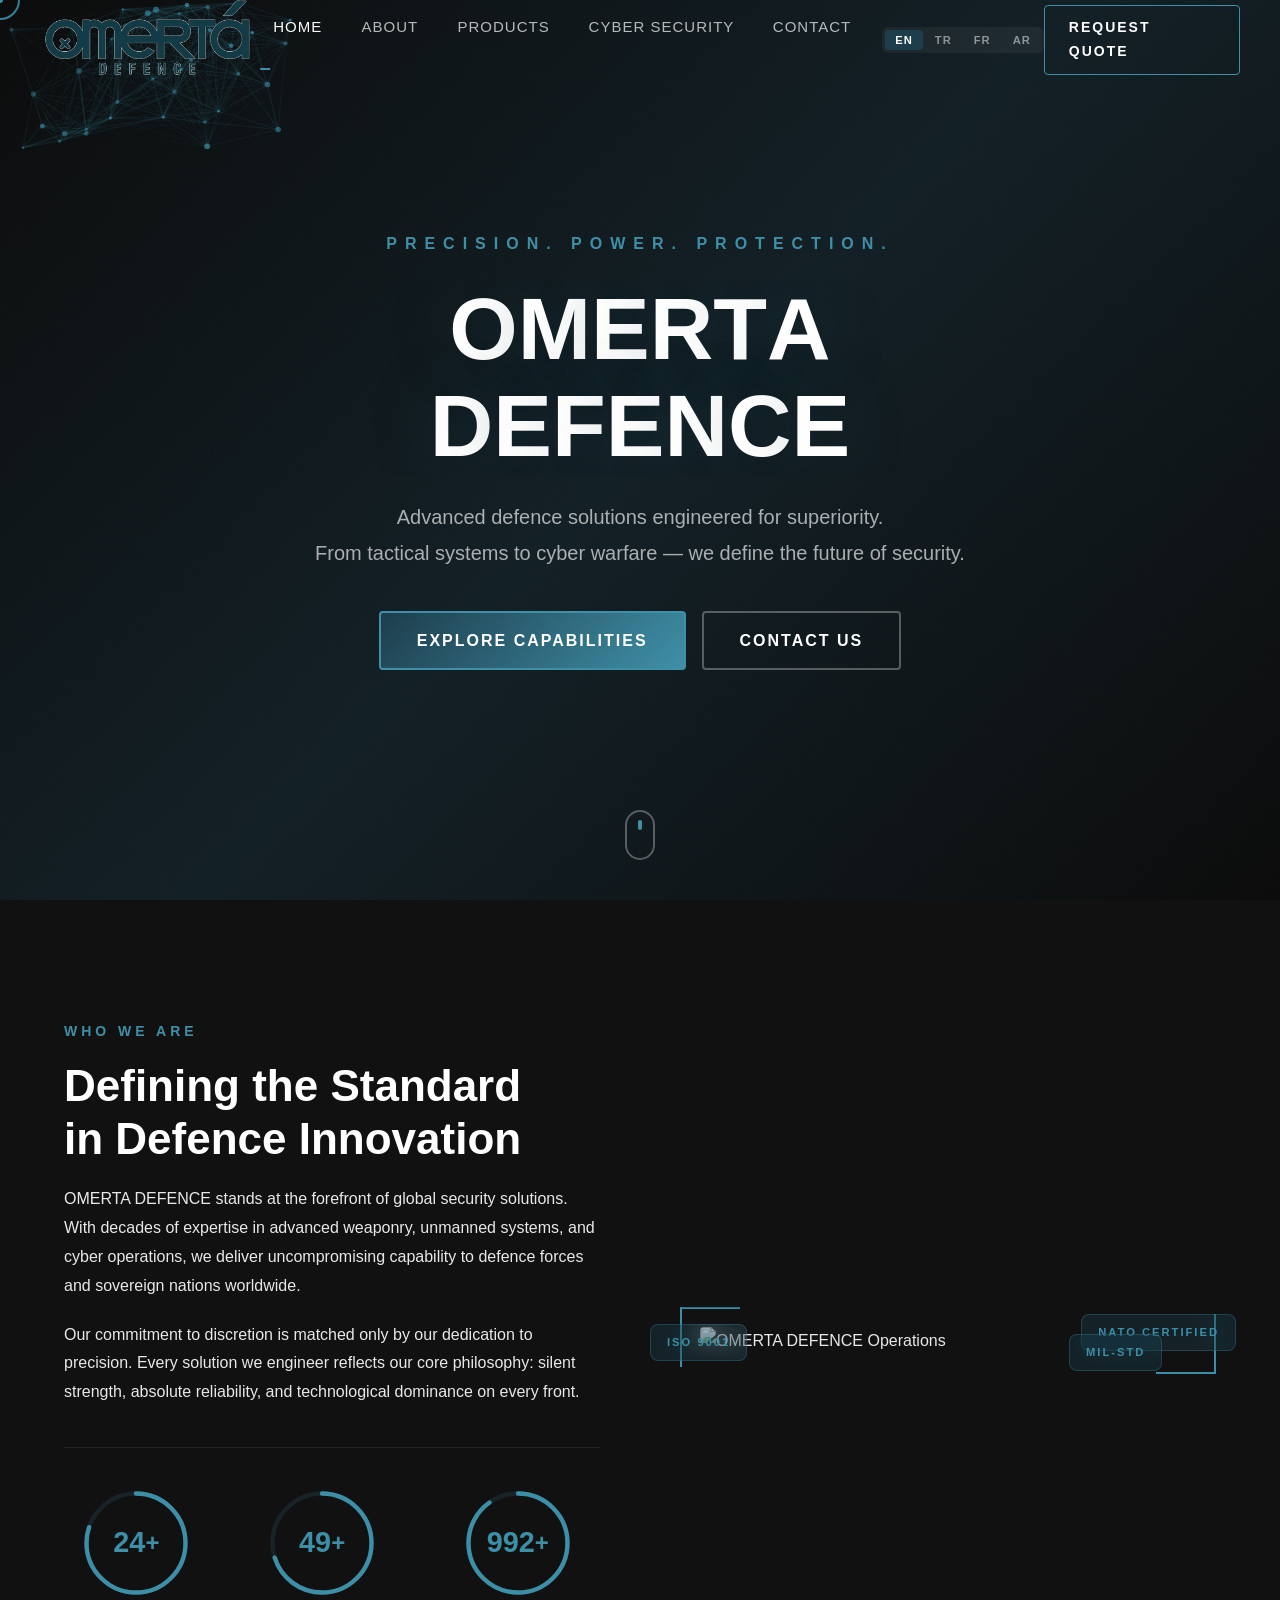
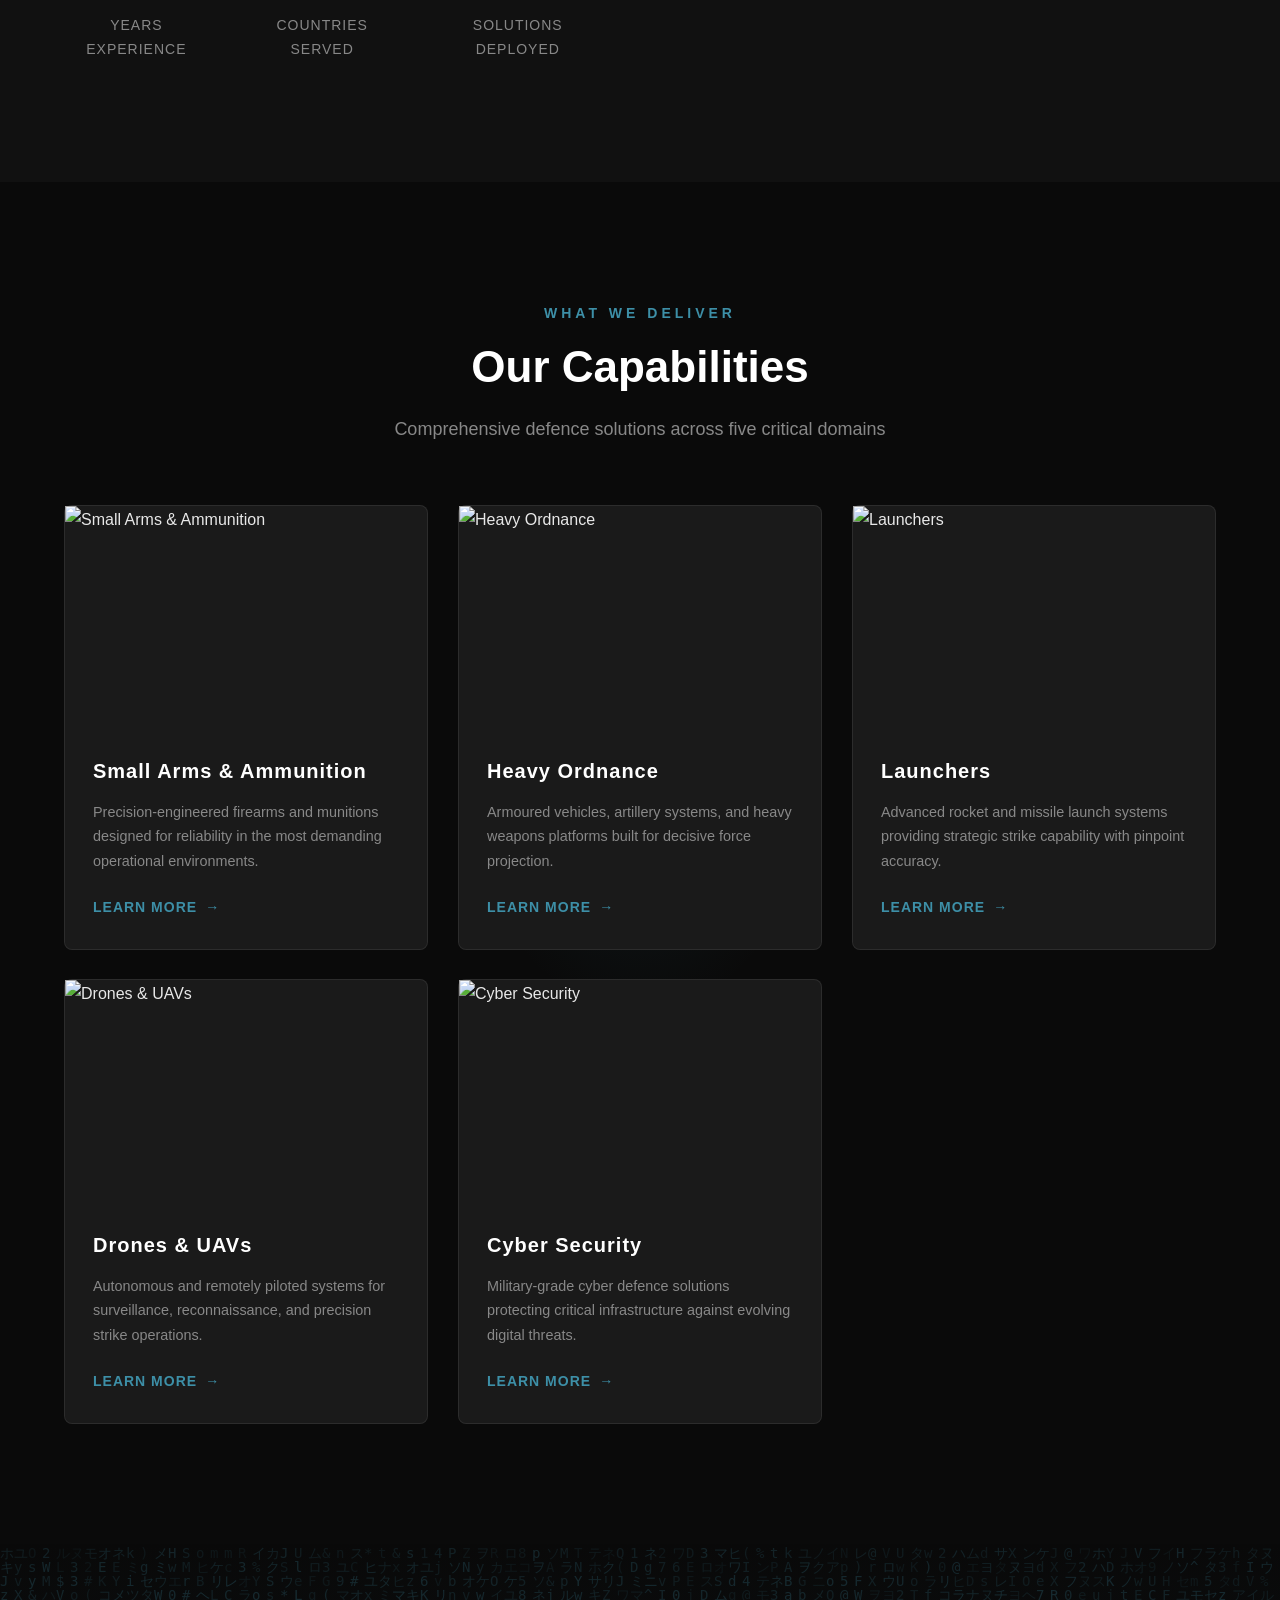
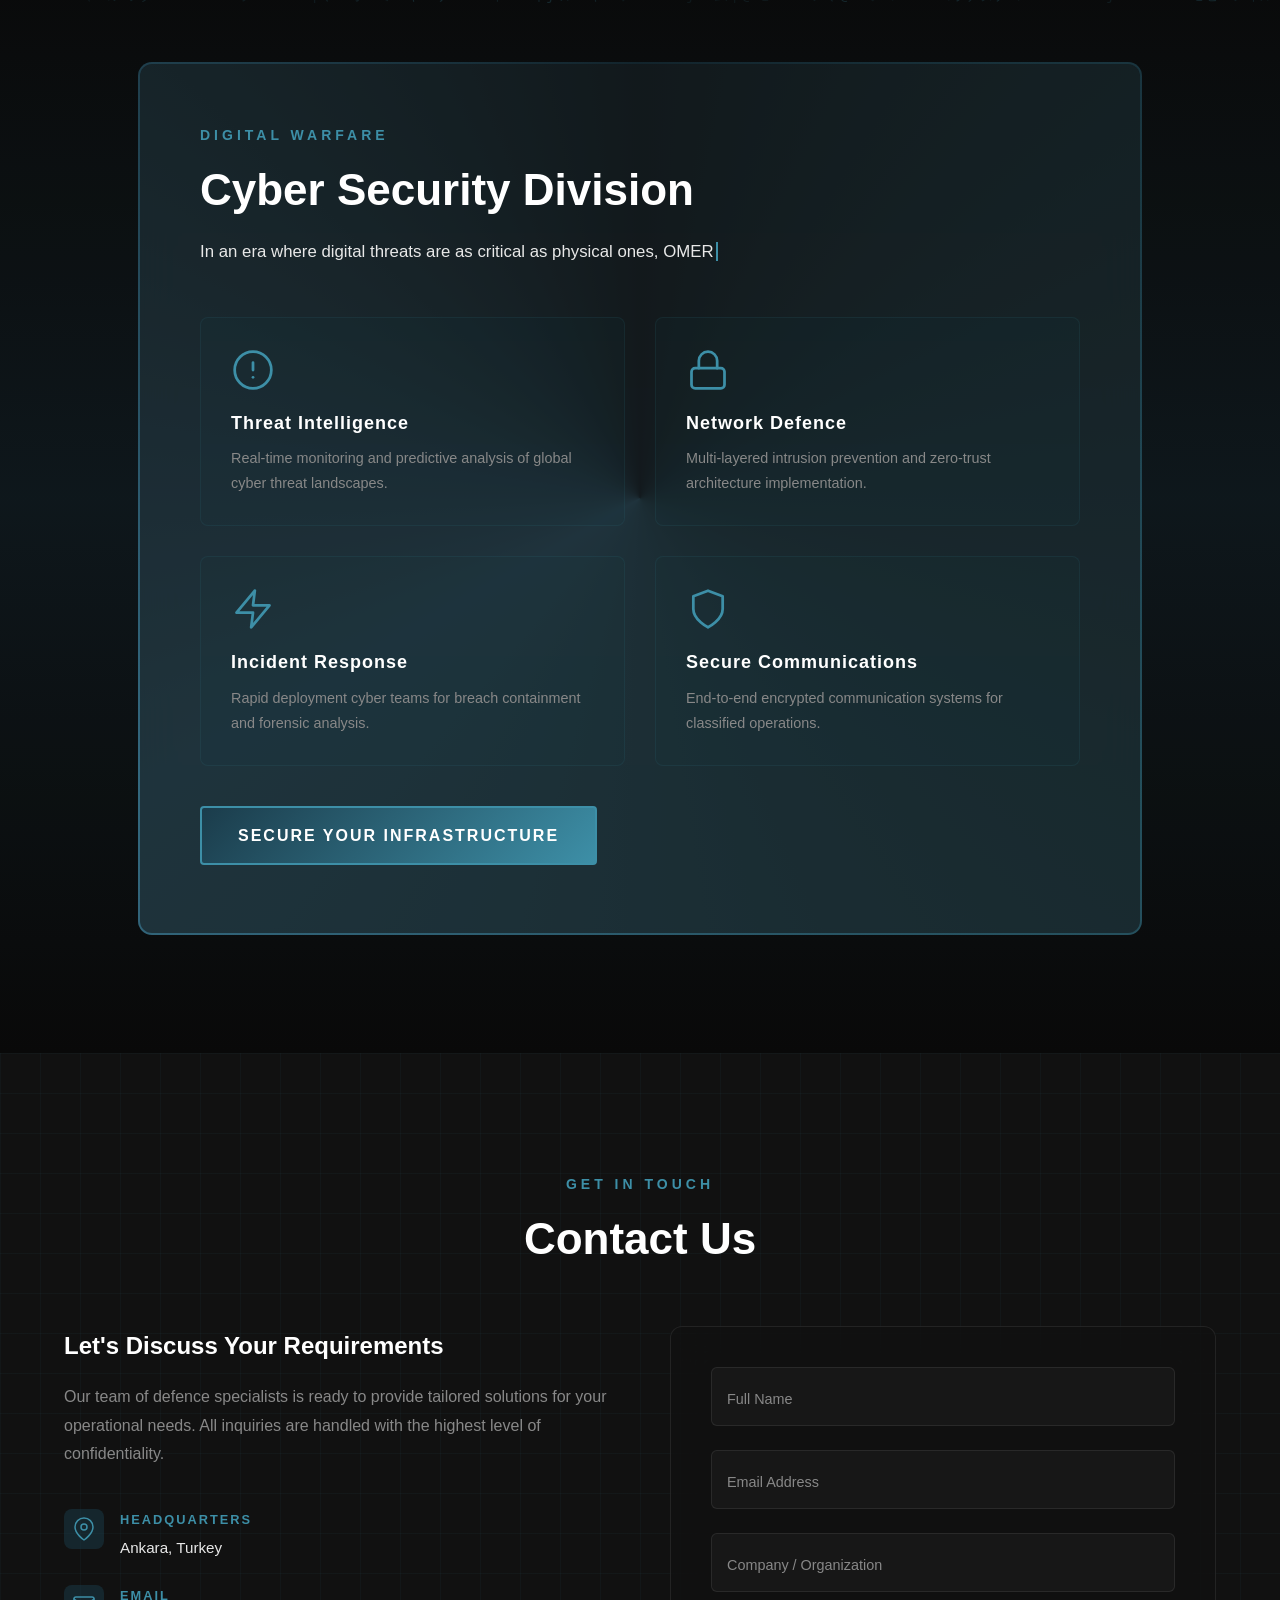
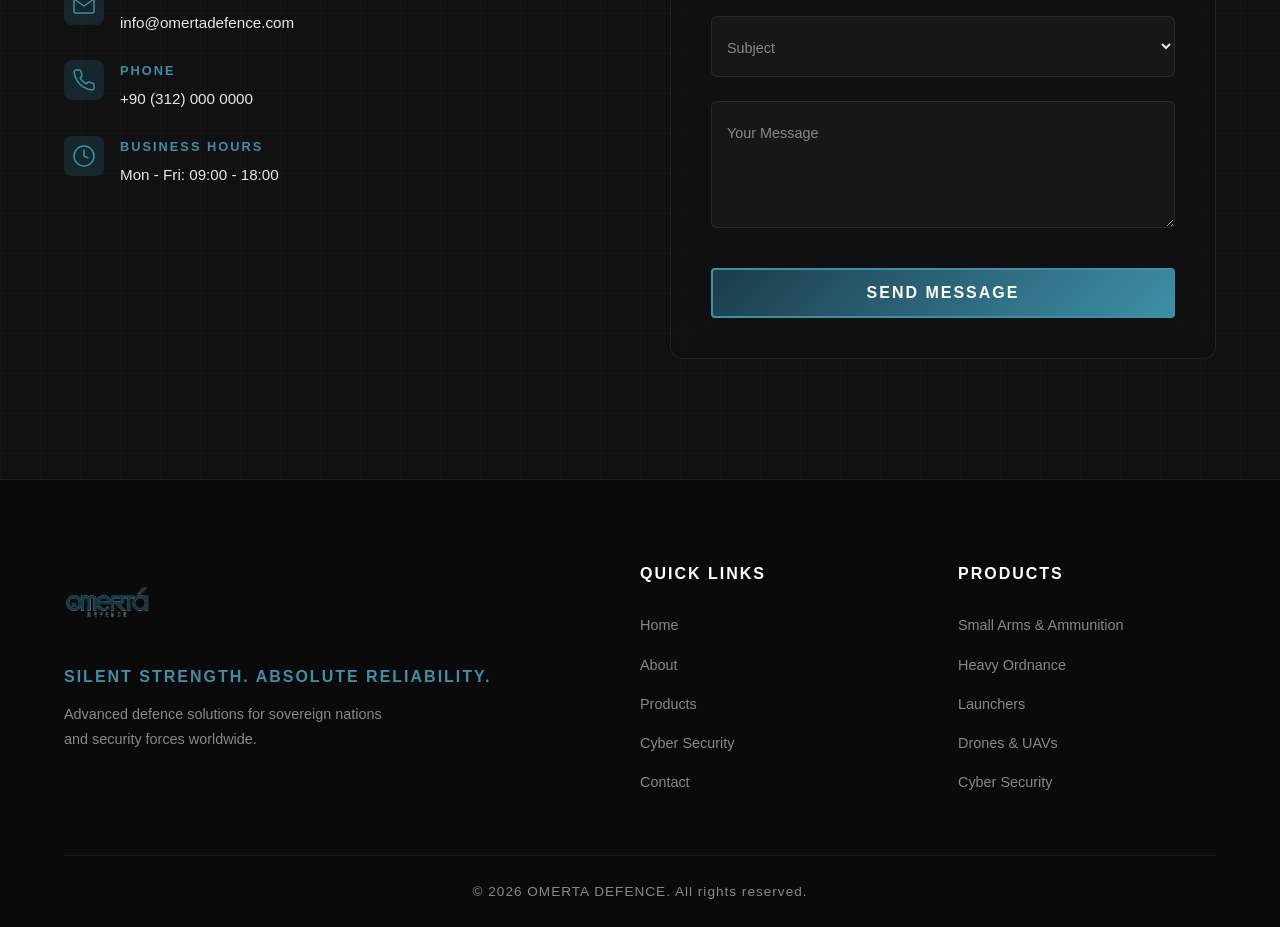
==== commit aff7616b: "Add product catalogs, remove loading screen, fix translations and stats - Add catalog-weapons.html: " ====
--- a/index.html
+++ b/index.html
@@ -21,51 +21,6 @@
     <!-- ========== CUSTOM CURSOR ========== -->
     <div class="cursor-ring" id="cursorRing"></div>
     <div class="cursor-dot" id="cursorDot"></div>
-
-    <!-- ========== BULLET TRANSITION ========== -->
-    <div class="bullet-transition" id="bulletTransition">
-        <div class="bullet-shell">
-            <div class="bullet-body"></div>
-            <div class="bullet-tip"></div>
-        </div>
-        <div class="bullet-flash"></div>
-        <div class="bullet-smoke" id="bulletSmoke"></div>
-        <div class="bullet-trails">
-            <div class="bullet-trail trail-1"></div>
-            <div class="bullet-trail trail-2"></div>
-            <div class="bullet-trail trail-3"></div>
-        </div>
-        <div class="bullet-impact" id="bulletImpact">
-            <div class="impact-ring"></div>
-            <div class="impact-ring ring-2"></div>
-            <div class="impact-sparks" id="impactSparks"></div>
-        </div>
-        <div class="bullet-shutter" id="bulletShutter">
-            <div class="shutter-top"></div>
-            <div class="shutter-bottom"></div>
-        </div>
-    </div>
-
-    <!-- ========== BOOT TERMINAL ========== -->
-    <div class="boot-terminal" id="bootTerminal">
-        <div class="boot-lines">
-            <div class="boot-line">> SYSTEM BOOT SEQUENCE INITIATED</div>
-            <div class="boot-line">> LOADING DEFENCE PROTOCOLS...</div>
-            <div class="boot-line">> ESTABLISHING SECURE CONNECTION</div>
-            <div class="boot-line">> OMERTA ENCRYPTION LAYER: ACTIVE</div>
-            <div class="boot-line">> THREAT ASSESSMENT MODULE: ONLINE</div>
-            <div class="boot-line">> ALL SYSTEMS OPERATIONAL</div>
-        </div>
-    </div>
-
-    <!-- ========== LOADING SCREEN ========== -->
-    <div class="loading-screen" id="loadingScreen">
-        <div class="loading-content">
-            <img src="assets/images/logo.png" alt="OMERTA DEFENCE" class="loading-logo">
-            <div class="loading-bar"><div class="loading-bar-fill"></div></div>
-            <p class="loading-text" data-i18n="loading.text">INITIALIZING SYSTEMS</p>
-        </div>
-    </div>
 
     <!-- ========== SCROLL PROGRESS ========== -->
     <div class="scroll-progress" id="scrollProgress"></div>
@@ -221,13 +176,13 @@
                             <div class="card-content">
                                 <h3 class="card-title" data-i18n="card.smallArms.title">Small Arms & Ammunition</h3>
                                 <p class="card-text" data-i18n="card.smallArms.text">Precision-engineered firearms and munitions designed for reliability in the most demanding operational environments.</p>
-                                <a href="#/products/small-arms" class="card-link"><span data-i18n="products.learnMore">Learn More</span> <span>&rarr;</span></a>
+                                <a href="catalog-weapons.html#assault-rifles" class="card-link"><span data-i18n="products.learnMore">Learn More</span> <span>&rarr;</span></a>
                             </div>
                         </div>
                         <div class="card-back">
                             <h3 class="card-title" data-i18n="card.smallArms.title">Small Arms & Ammunition</h3>
                             <p class="card-text" data-i18n="card.smallArms.text">Precision-engineered firearms and munitions designed for reliability in the most demanding operational environments.</p>
-                            <a href="#/products/small-arms" class="btn btn-primary btn-sm">View Details &rarr;</a>
+                            <a href="catalog-weapons.html#assault-rifles" class="btn btn-primary btn-sm">View Details &rarr;</a>
                         </div>
                     </div>
                 </div>
@@ -236,18 +191,18 @@
                     <div class="card-inner">
                         <div class="card-front">
                             <div class="card-image">
-                                <img src="https://images.unsplash.com/photo-1563396983906-b3795482a59a?w=600&q=80" alt="Heavy Ordnance" loading="lazy">
+                                <img src="https://images.unsplash.com/photo-1580424917967-a8867a6e676e?w=600&q=80" alt="Heavy Ordnance" loading="lazy">
                             </div>
                             <div class="card-content">
                                 <h3 class="card-title" data-i18n="card.heavyOrdnance.title">Heavy Ordnance</h3>
                                 <p class="card-text" data-i18n="card.heavyOrdnance.text">Armoured vehicles, artillery systems, and heavy weapons platforms built for decisive force projection.</p>
-                                <a href="#/products/heavy-ordnance" class="card-link"><span data-i18n="products.learnMore">Learn More</span> <span>&rarr;</span></a>
+                                <a href="catalog-weapons.html#machine-guns" class="card-link"><span data-i18n="products.learnMore">Learn More</span> <span>&rarr;</span></a>
                             </div>
                         </div>
                         <div class="card-back">
                             <h3 class="card-title" data-i18n="card.heavyOrdnance.title">Heavy Ordnance</h3>
                             <p class="card-text" data-i18n="card.heavyOrdnance.text">Armoured vehicles, artillery systems, and heavy weapons platforms built for decisive force projection.</p>
-                            <a href="#/products/heavy-ordnance" class="btn btn-primary btn-sm">View Details &rarr;</a>
+                            <a href="catalog-weapons.html#machine-guns" class="btn btn-primary btn-sm">View Details &rarr;</a>
                         </div>
                     </div>
                 </div>
@@ -261,13 +216,13 @@
                             <div class="card-content">
                                 <h3 class="card-title" data-i18n="card.launchers.title">Launchers</h3>
                                 <p class="card-text" data-i18n="card.launchers.text">Advanced rocket and missile launch systems providing strategic strike capability with pinpoint accuracy.</p>
-                                <a href="#/products/launchers" class="card-link"><span data-i18n="products.learnMore">Learn More</span> <span>&rarr;</span></a>
+                                <a href="catalog-weapons.html#grenade-launchers" class="card-link"><span data-i18n="products.learnMore">Learn More</span> <span>&rarr;</span></a>
                             </div>
                         </div>
                         <div class="card-back">
                             <h3 class="card-title" data-i18n="card.launchers.title">Launchers</h3>
                             <p class="card-text" data-i18n="card.launchers.text">Advanced rocket and missile launch systems providing strategic strike capability with pinpoint accuracy.</p>
-                            <a href="#/products/launchers" class="btn btn-primary btn-sm">View Details &rarr;</a>
+                            <a href="catalog-weapons.html#grenade-launchers" class="btn btn-primary btn-sm">View Details &rarr;</a>
                         </div>
                     </div>
                 </div>
@@ -281,13 +236,13 @@
                             <div class="card-content">
                                 <h3 class="card-title" data-i18n="card.drones.title">Drones & UAVs</h3>
                                 <p class="card-text" data-i18n="card.drones.text">Autonomous and remotely piloted systems for surveillance, reconnaissance, and precision strike operations.</p>
-                                <a href="#/products/drones" class="card-link"><span data-i18n="products.learnMore">Learn More</span> <span>&rarr;</span></a>
+                                <a href="catalog-drones.html" class="card-link"><span data-i18n="products.learnMore">Learn More</span> <span>&rarr;</span></a>
                             </div>
                         </div>
                         <div class="card-back">
                             <h3 class="card-title" data-i18n="card.drones.title">Drones & UAVs</h3>
                             <p class="card-text" data-i18n="card.drones.text">Autonomous and remotely piloted systems for surveillance, reconnaissance, and precision strike operations.</p>
-                            <a href="#/products/drones" class="btn btn-primary btn-sm">View Details &rarr;</a>
+                            <a href="catalog-drones.html" class="btn btn-primary btn-sm">View Details &rarr;</a>
                         </div>
                     </div>
                 </div>
@@ -301,13 +256,13 @@
                             <div class="card-content">
                                 <h3 class="card-title" data-i18n="card.cyber.title">Cyber Security</h3>
                                 <p class="card-text" data-i18n="card.cyber.text">Military-grade cyber defence solutions protecting critical infrastructure against evolving digital threats.</p>
-                                <a href="#/products/cyber" class="card-link"><span data-i18n="products.learnMore">Learn More</span> <span>&rarr;</span></a>
+                                <a href="#cyber" class="card-link"><span data-i18n="products.learnMore">Learn More</span> <span>&rarr;</span></a>
                             </div>
                         </div>
                         <div class="card-back">
                             <h3 class="card-title" data-i18n="card.cyber.title">Cyber Security</h3>
                             <p class="card-text" data-i18n="card.cyber.text">Military-grade cyber defence solutions protecting critical infrastructure against evolving digital threats.</p>
-                            <a href="#/products/cyber" class="btn btn-primary btn-sm">View Details &rarr;</a>
+                            <a href="#cyber" class="btn btn-primary btn-sm">View Details &rarr;</a>
                         </div>
                     </div>
                 </div>
@@ -515,11 +470,11 @@
                 <div class="footer-links">
                     <h4 class="footer-heading" data-i18n="footer.productsHeading">Products</h4>
                     <ul>
-                        <li><a href="#/products/small-arms" data-i18n="footer.smallArms">Small Arms & Ammunition</a></li>
-                        <li><a href="#/products/heavy-ordnance" data-i18n="footer.heavyOrdnance">Heavy Ordnance</a></li>
-                        <li><a href="#/products/launchers" data-i18n="footer.launchers">Launchers</a></li>
-                        <li><a href="#/products/drones" data-i18n="footer.drones">Drones & UAVs</a></li>
-                        <li><a href="#/products/cyber" data-i18n="footer.cyber">Cyber Security</a></li>
+                        <li><a href="catalog-weapons.html#assault-rifles" data-i18n="footer.smallArms">Small Arms & Ammunition</a></li>
+                        <li><a href="catalog-weapons.html#armored-vehicles" data-i18n="footer.heavyOrdnance">Heavy Ordnance</a></li>
+                        <li><a href="catalog-weapons.html#grenade-launchers" data-i18n="footer.launchers">Launchers</a></li>
+                        <li><a href="catalog-drones.html" data-i18n="footer.drones">Drones & UAVs</a></li>
+                        <li><a href="#cyber" data-i18n="footer.cyber">Cyber Security</a></li>
                     </ul>
                 </div>
             </div>
